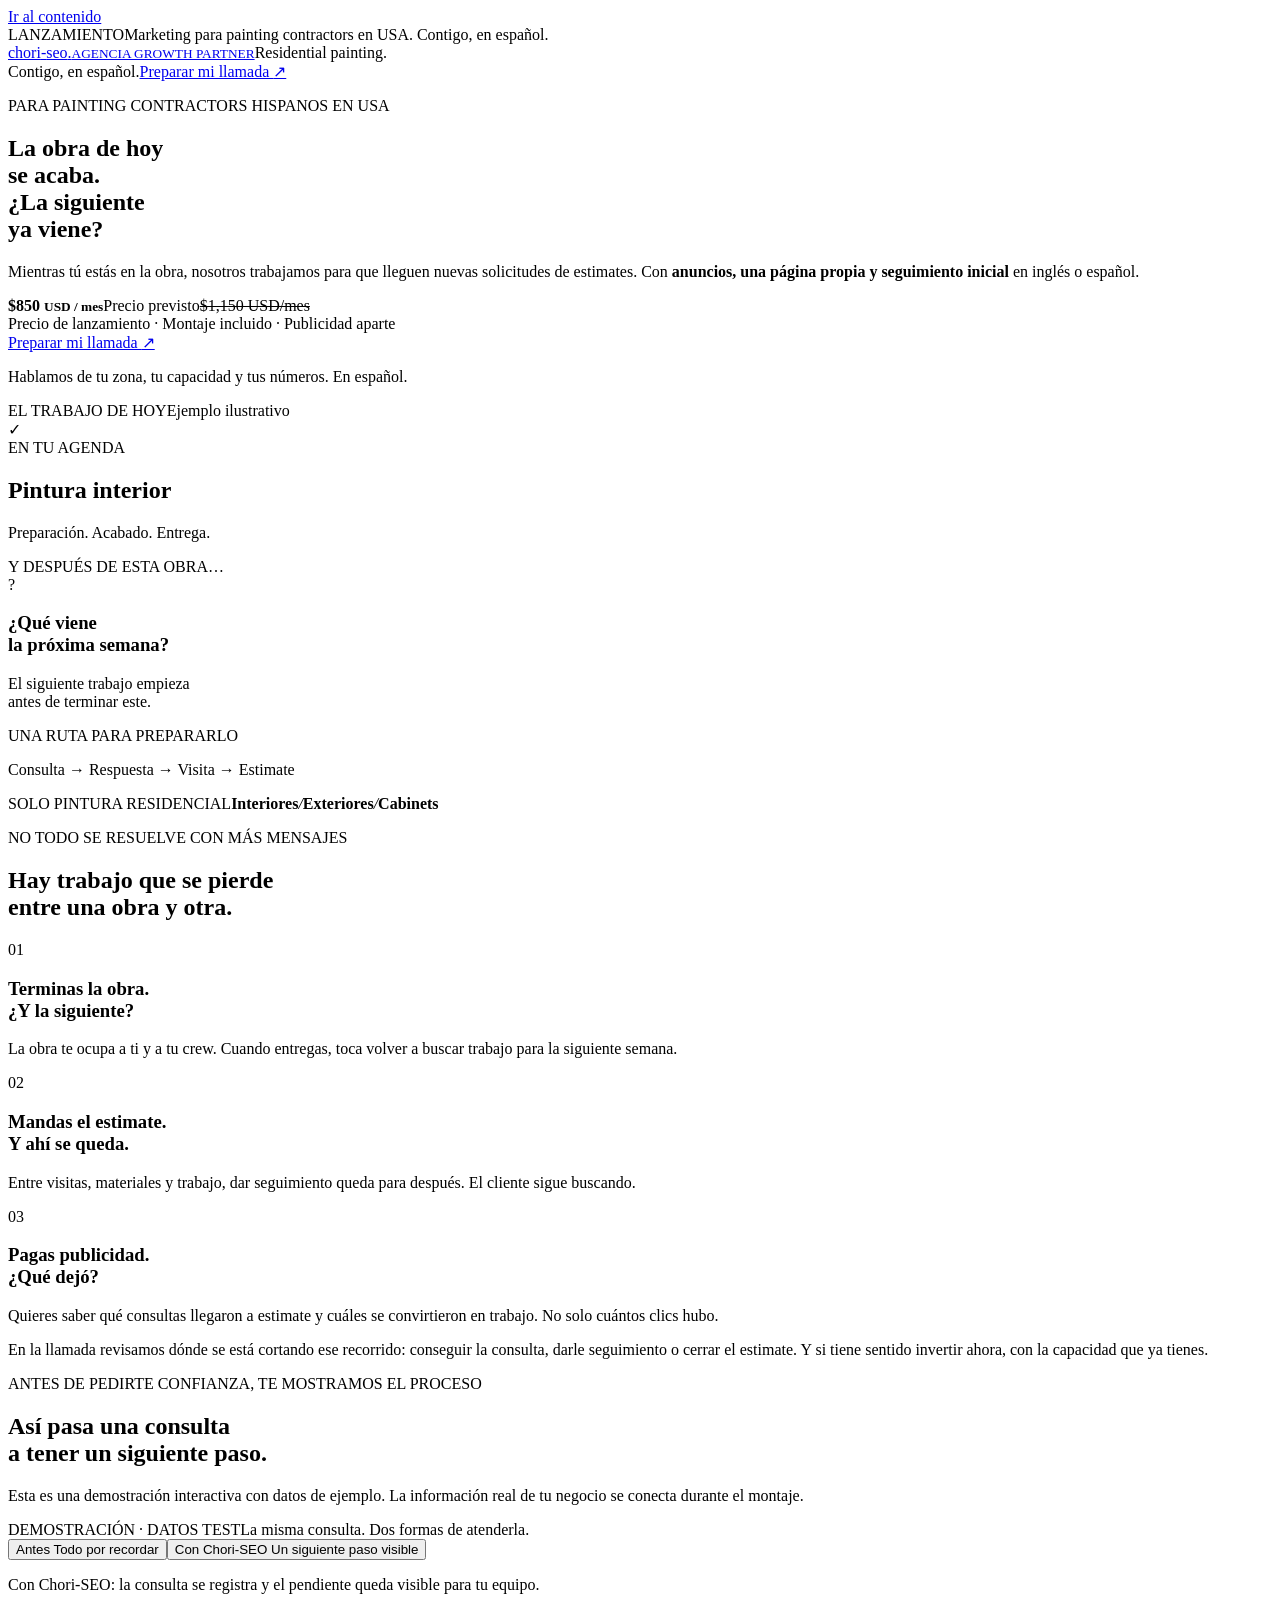
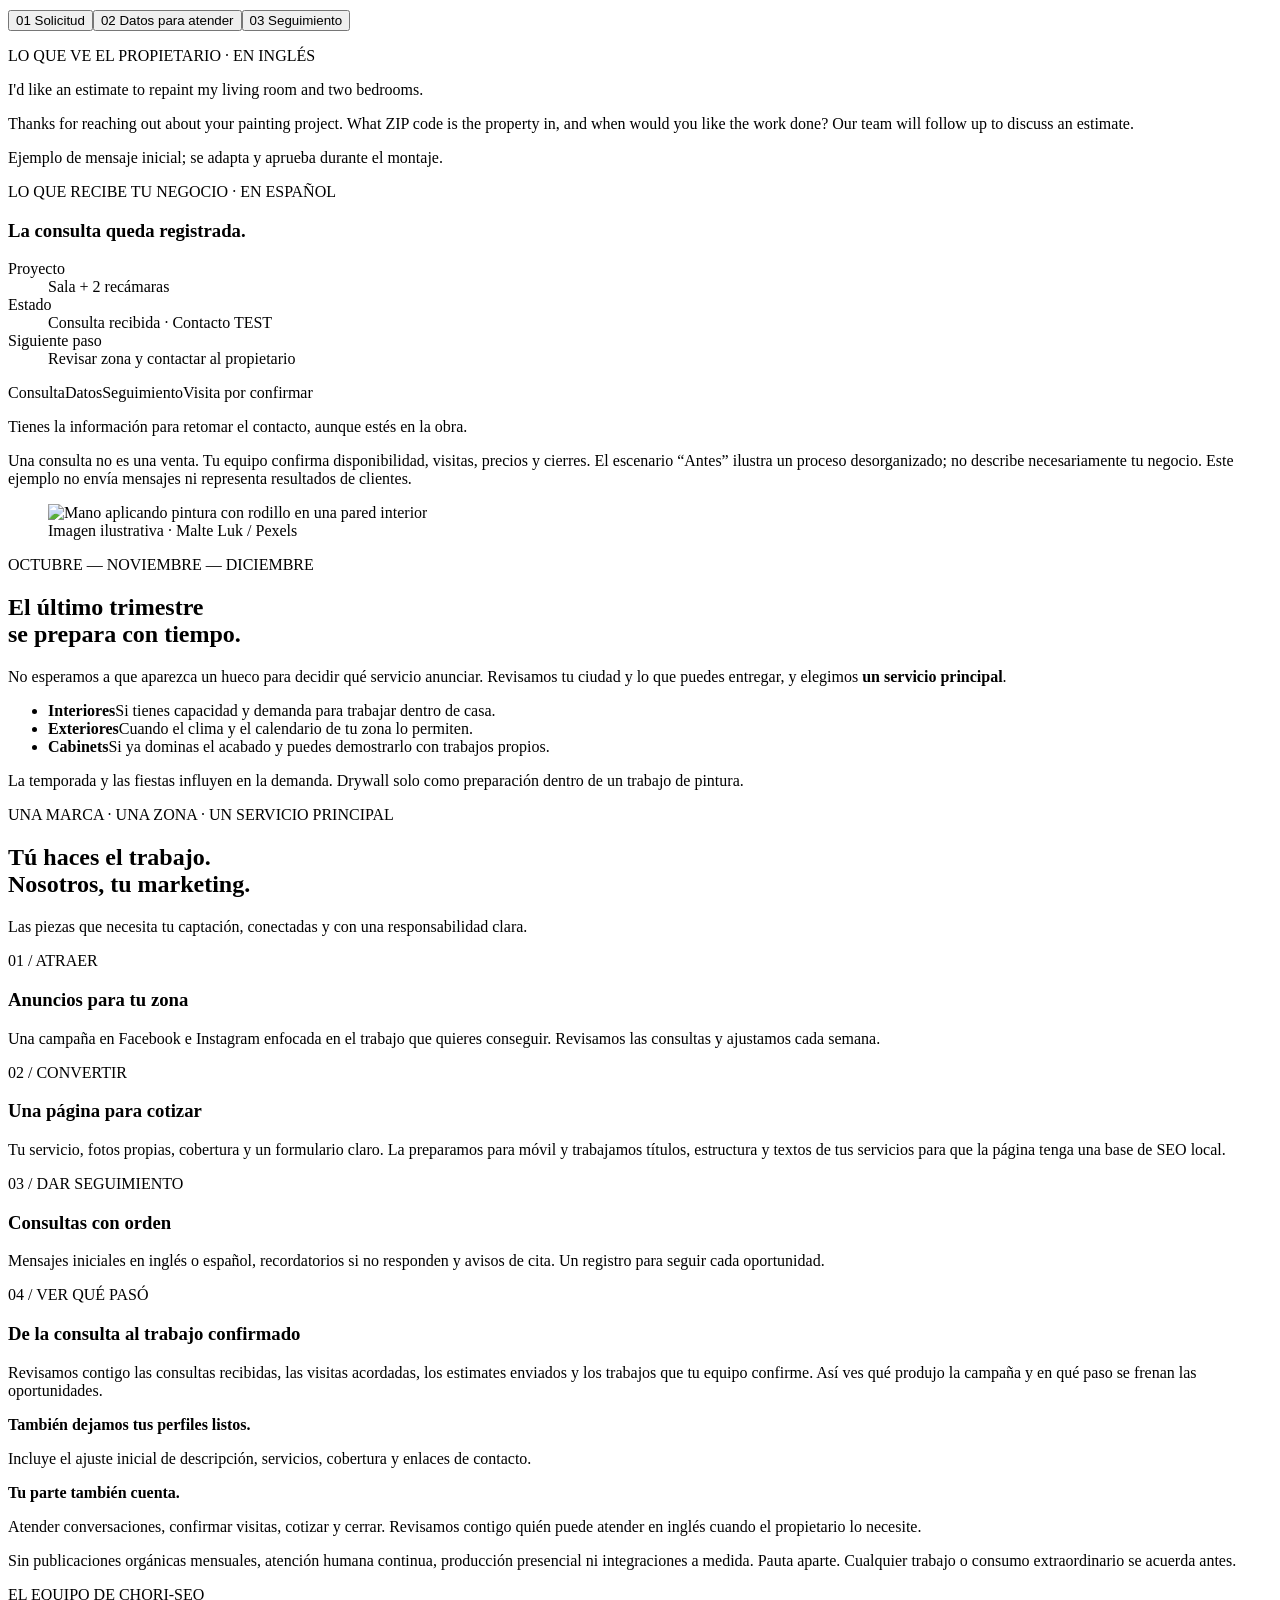
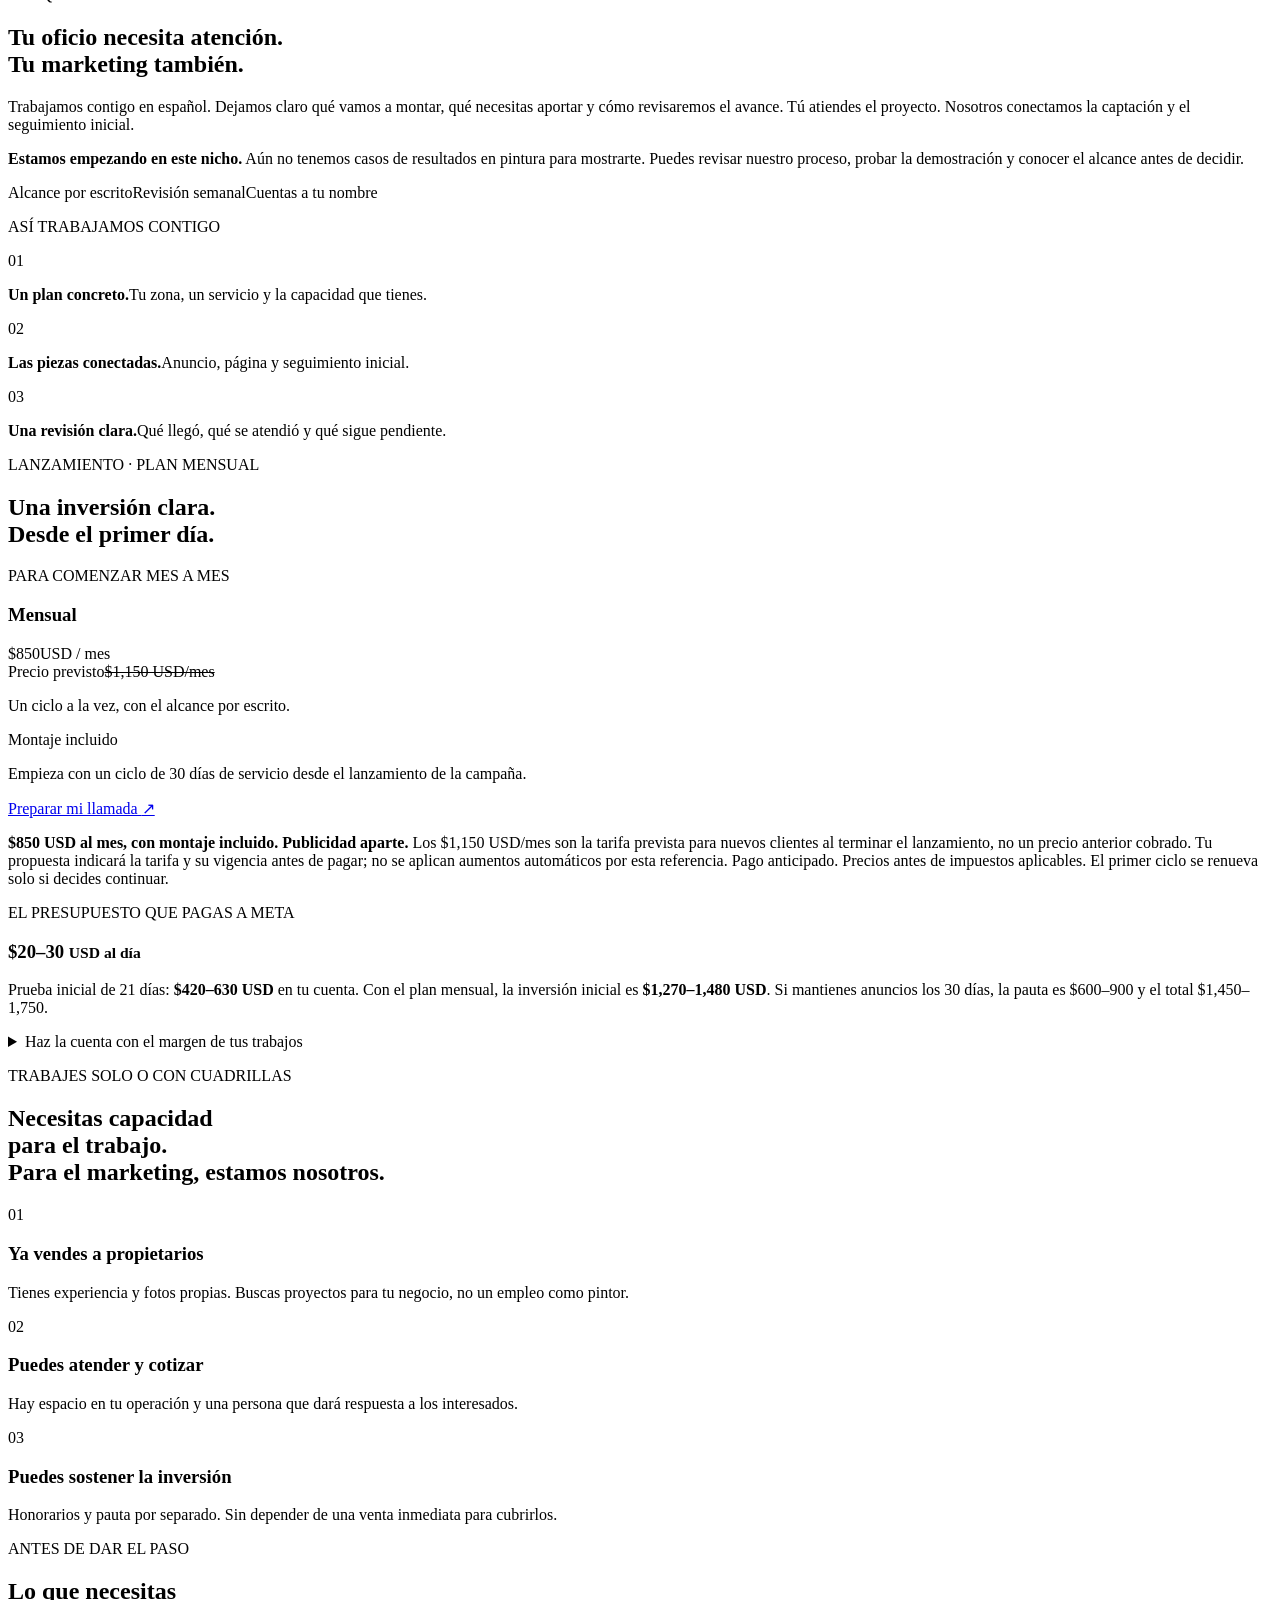
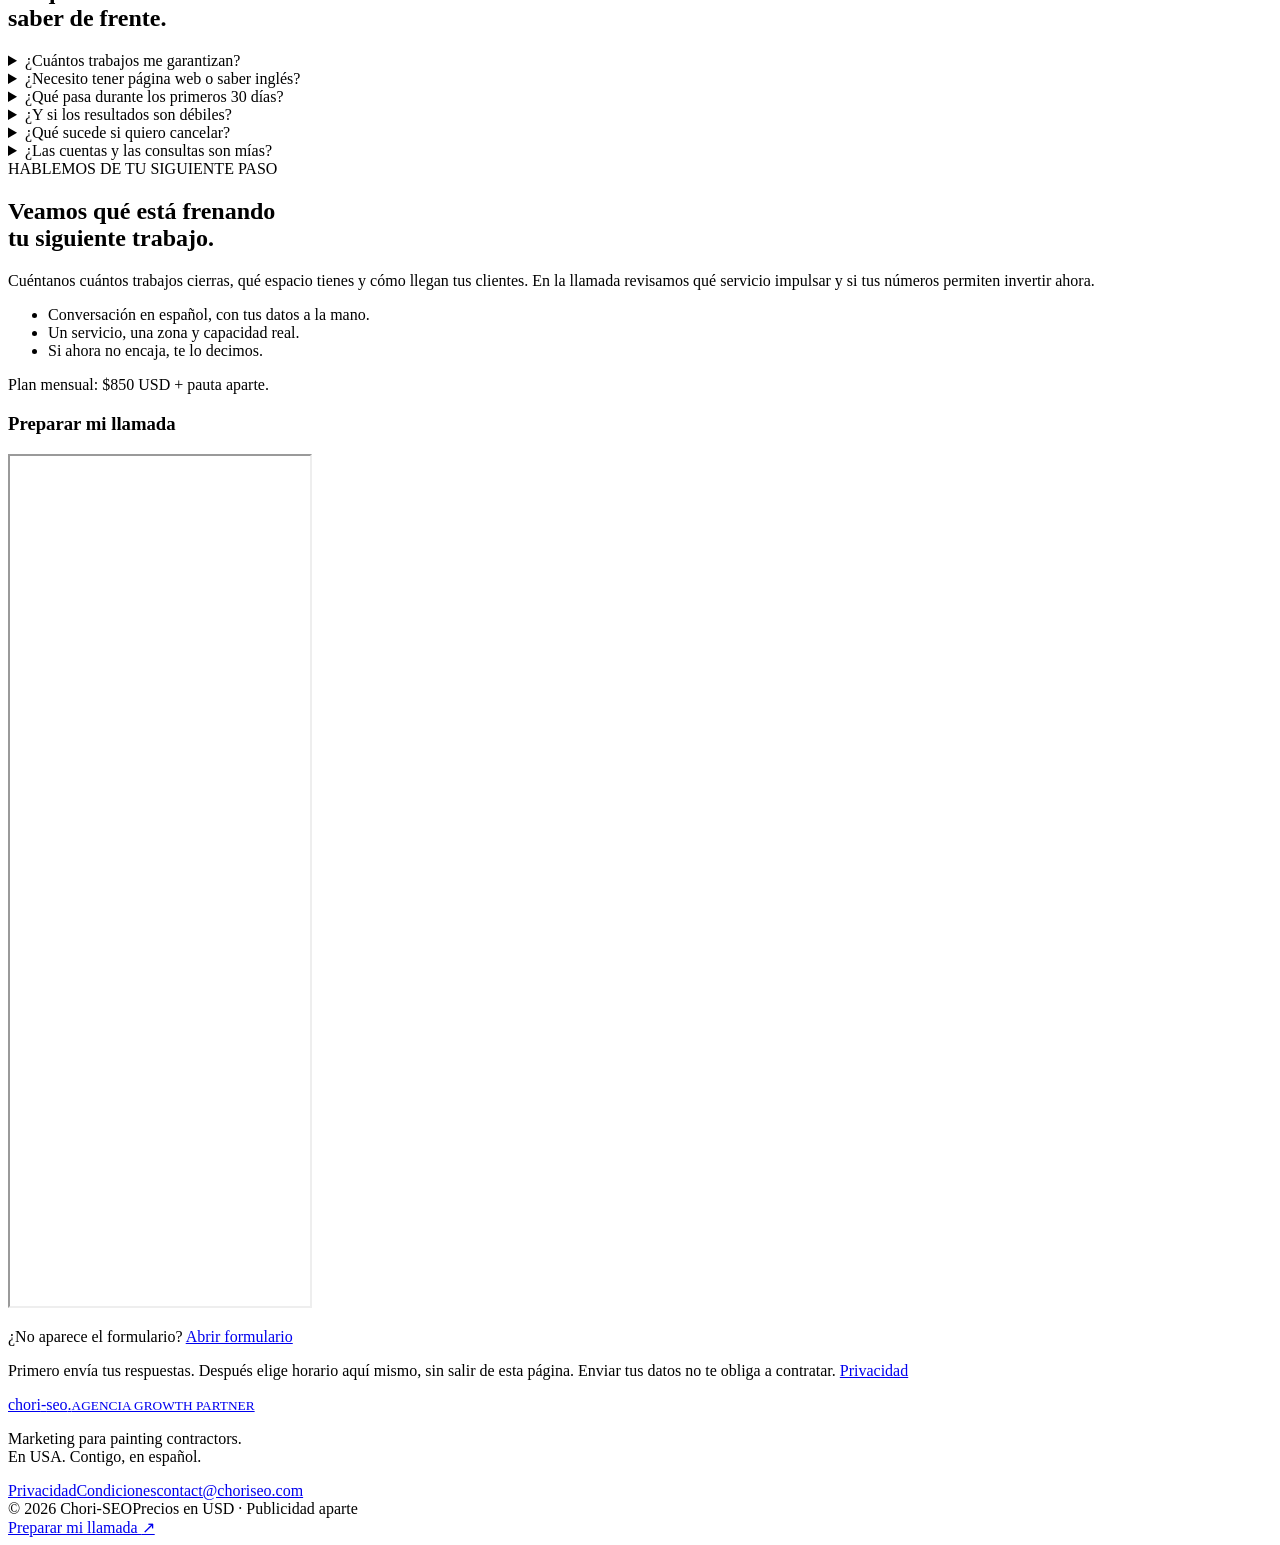
==== index.html @ 22a0adbb "Initial static Chori-SEO site export" ====
<!doctype html>
<html lang="es">
<head>
<meta charset="UTF-8"><meta name="viewport" content="width=device-width, initial-scale=1">
<title>Marketing para painting contractors en USA | Chori-SEO</title>
<meta name="description" content="Marketing para dueños hispanos de negocios de pintura residencial en USA. Anuncios, página web y seguimiento desde $850 al mes.">
<meta name="theme-color" content="#20231f"><meta name="robots" content="noindex,follow">
<link rel="canonical" href="https://oficio-growth.fabriziocondes07.chatgpt.site/">
<link rel="icon" href="/favicon.svg" type="image/svg+xml"><link rel="stylesheet" href="/styles.css"><link rel="stylesheet" href="/qualification.css">
<meta property="og:type" content="website"><meta property="og:locale" content="es_MX"><meta property="og:title" content="La obra de hoy se acaba. ¿La siguiente ya viene? | Chori-SEO"><meta property="og:description" content="Marketing para painting contractors en USA. Una página, anuncios y seguimiento. $850 USD/mes + pauta aparte. Montaje incluido."><meta property="og:url" content="https://oficio-growth.fabriziocondes07.chatgpt.site/">
<script src="/contact-config.js" defer></script><script src="/app.js" defer></script><script src="/funnel.js" defer></script>
<script type="application/ld+json">{"@context":"https://schema.org","@graph":[{"@type":"Organization","@id":"https://oficio-growth.fabriziocondes07.chatgpt.site/#organization","name":"Chori-SEO","description":"Agencia Growth Partner enfocada en marketing para negocios de pintura residencial de dueños hispanos en Estados Unidos.","url":"https://oficio-growth.fabriziocondes07.chatgpt.site/","areaServed":"US"},{"@type":"WebSite","@id":"https://oficio-growth.fabriziocondes07.chatgpt.site/#website","name":"Chori-SEO — Agencia Growth Partner","url":"https://oficio-growth.fabriziocondes07.chatgpt.site/","inLanguage":"es"}]}</script>
<meta property="og:image" content="https://oficio-growth.fabriziocondes07.chatgpt.site/og.png"><meta property="og:image:width" content="1730"><meta property="og:image:height" content="909"><meta property="og:image:type" content="image/png"><meta property="og:image:alt" content="Chori-SEO. Marketing para painting contractors en USA. Anuncios, página y seguimiento."><meta name="twitter:card" content="summary_large_image"><meta name="twitter:image" content="https://oficio-growth.fabriziocondes07.chatgpt.site/og.png"></head>
<body>
<a class="skip" href="#contenido">Ir al contenido</a>
<div class="launch-bar"><span class="launch-pill">LANZAMIENTO</span><span>Marketing para painting contractors en USA. Contigo, en español.</span></div>
<header class="site-header"><div class="wrap header-row"><a class="brand" href="/" aria-label="Chori-SEO, inicio">chori<span class="brand-hyphen">-</span>seo<span class="brand-dot">.</span><small>AGENCIA GROWTH PARTNER</small></a><span class="header-specialty">Residential painting.<br>Contigo, en español.</span><a class="button button-small" href="#evaluar">Preparar mi llamada <span aria-hidden="true">↗</span></a></div></header>
<main id="contenido">
<section class="hero wrap">
<div class="hero-copy"><p class="eyebrow">PARA PAINTING CONTRACTORS HISPANOS EN USA</p><h1>La obra de hoy<br>se acaba.<br><span>¿La siguiente<br>ya viene?</span></h1><p class="hero-description">Mientras tú estás en la obra, nosotros trabajamos para que lleguen nuevas solicitudes de estimates. Con <strong>anuncios, una página propia y seguimiento inicial</strong> en inglés o español.</p><div class="hero-price"><div class="launch-price-row"><strong>$850 <small>USD / mes</small></strong><span class="planned-price">Precio previsto<s>$1,150 USD/mes</s></span></div><span>Precio de lanzamiento · Montaje incluido · Publicidad aparte</span></div><a class="button" href="#evaluar">Preparar mi llamada <span aria-hidden="true">↗</span></a><p class="micro">Hablamos de tu zona, tu capacidad y tus números. En español.</p></div>
<div class="hero-visual"><div class="agenda"><div class="agenda-head"><span>EL TRABAJO DE HOY</span><span class="example-label">Ejemplo ilustrativo</span></div><div class="work-card"><span class="work-icon" aria-hidden="true">✓</span><div><span>EN TU AGENDA</span><h2>Pintura interior</h2><p>Preparación. Acabado. Entrega.</p></div></div><div class="agenda-divider"><span>Y DESPUÉS DE ESTA OBRA…</span></div><div class="next-job"><span class="question-mark" aria-hidden="true">?</span><h3>¿Qué viene<br>la próxima semana?</h3><p>El siguiente trabajo empieza<br>antes de terminar este.</p></div><div class="agenda-bottom"><span>UNA RUTA PARA PREPARARLO</span><p>Consulta <span aria-hidden="true">→</span> Respuesta <span aria-hidden="true">→</span> Visita <span aria-hidden="true">→</span> Estimate</p></div></div></div>
</section>
<div class="trade-strip"><div class="wrap"><span>SOLO PINTURA RESIDENCIAL</span><strong>Interiores</strong><i aria-hidden="true">/</i><strong>Exteriores</strong><i aria-hidden="true">/</i><strong>Cabinets</strong></div></div>
<section class="section wrap problem-section"><div class="section-intro"><p class="eyebrow">NO TODO SE RESUELVE CON MÁS MENSAJES</p><h2>Hay trabajo que se pierde<br><span>entre una obra y otra.</span></h2></div><div class="problem-grid"><article><span class="index">01</span><h3>Terminas la obra.<br>¿Y la siguiente?</h3><p>La obra te ocupa a ti y a tu crew. Cuando entregas, toca volver a buscar trabajo para la siguiente semana.</p></article><article><span class="index">02</span><h3>Mandas el estimate.<br>Y ahí se queda.</h3><p>Entre visitas, materiales y trabajo, dar seguimiento queda para después. El cliente sigue buscando.</p></article><article><span class="index">03</span><h3>Pagas publicidad.<br>¿Qué dejó?</h3><p>Quieres saber qué consultas llegaron a estimate y cuáles se convirtieron en trabajo. No solo cuántos clics hubo.</p></article></div><p class="problem-bridge">En la llamada revisamos dónde se está cortando ese recorrido: conseguir la consulta, darle seguimiento o cerrar el estimate. Y si tiene sentido invertir ahora, con la capacidad que ya tienes.</p></section>
<section class="demo-section section" id="como-funciona"><div class="wrap"><div class="section-head"><div><p class="eyebrow">ANTES DE PEDIRTE CONFIANZA, TE MOSTRAMOS EL PROCESO</p><h2>Así pasa una consulta<br><span>a tener un siguiente paso.</span></h2></div><p>Esta es una demostración interactiva con datos de ejemplo. La información real de tu negocio se conecta durante el montaje.</p></div><div class="demo-shell"><div class="demo-toolbar"><span class="test-badge">DEMOSTRACIÓN · DATOS TEST</span><span>La misma consulta. Dos formas de atenderla.</span></div><div class="demo-mode" role="group" aria-label="Comparar antes y después"><button type="button" data-mode="before" aria-pressed="false">Antes <span>Todo por recordar</span></button><button type="button" data-mode="after" class="active" aria-pressed="true">Con Chori-SEO <span>Un siguiente paso visible</span></button></div><p class="demo-context" id="demo-context">Con Chori-SEO: la consulta se registra y el pendiente queda visible para tu equipo.</p><div class="process-tabs" role="group" aria-label="Pasos del seguimiento"><button class="active" type="button" data-stage="solicitud" aria-pressed="true"><span>01</span> Solicitud</button><button type="button" data-stage="filtro" aria-pressed="false"><span>02</span> Datos para atender</button><button type="button" data-stage="seguimiento" aria-pressed="false"><span>03</span> Seguimiento</button></div><div class="demo-panels"><div class="conversation"><p class="panel-eyebrow">LO QUE VE EL PROPIETARIO · EN INGLÉS</p><div class="bubbles" aria-live="polite"><p class="bubble customer" id="customer-message" lang="en">I'd like an estimate to repaint my living room and two bedrooms.</p><p class="bubble business" id="business-message" lang="en">Thanks for reaching out about your painting project. What ZIP code is the property in, and when would you like the work done? Our team will follow up to discuss an estimate.</p></div><span class="demo-small" id="demo-message-note">Ejemplo de mensaje inicial; se adapta y aprueba durante el montaje.</span></div><div class="owner-panel" aria-live="polite"><p class="panel-eyebrow">LO QUE RECIBE TU NEGOCIO · EN ESPAÑOL</p><h3 id="owner-title">La consulta queda registrada.</h3><dl><div><dt>Proyecto</dt><dd id="service-result">Sala + 2 recámaras</dd></div><div><dt>Estado</dt><dd id="status-result">Consulta recibida · Contacto TEST</dd></div><div><dt>Siguiente paso</dt><dd id="next-result">Revisar zona y contactar al propietario</dd></div></dl><div class="opportunity-track" aria-label="Estado ilustrativo de la oportunidad"><span class="current" data-track="solicitud">Consulta</span><span data-track="filtro">Datos</span><span data-track="seguimiento">Seguimiento</span><span>Visita por confirmar</span></div><p class="owner-note" id="owner-note">Tienes la información para retomar el contacto, aunque estés en la obra.</p></div></div></div><p class="section-footnote">Una consulta no es una venta. Tu equipo confirma disponibilidad, visitas, precios y cierres. El escenario “Antes” ilustra un proceso desorganizado; no describe necesariamente tu negocio. Este ejemplo no envía mensajes ni representa resultados de clientes.</p></div></section>
<section class="section wrap season-section"><figure class="season-photo"><img src="/painting-roller.jpg" alt="Mano aplicando pintura con rodillo en una pared interior" width="1800" height="1200" loading="lazy"><figcaption>Imagen ilustrativa · Malte Luk / Pexels</figcaption></figure><div><p class="eyebrow">OCTUBRE — NOVIEMBRE — DICIEMBRE</p><h2>El último trimestre<br><span>se prepara con tiempo.</span></h2><p>No esperamos a que aparezca un hueco para decidir qué servicio anunciar. Revisamos tu ciudad y lo que puedes entregar, y elegimos <strong>un servicio principal</strong>.</p><ul class="service-options"><li><strong>Interiores</strong><span>Si tienes capacidad y demanda para trabajar dentro de casa.</span></li><li><strong>Exteriores</strong><span>Cuando el clima y el calendario de tu zona lo permiten.</span></li><li><strong>Cabinets</strong><span>Si ya dominas el acabado y puedes demostrarlo con trabajos propios.</span></li></ul><p class="micro">La temporada y las fiestas influyen en la demanda. Drywall solo como preparación dentro de un trabajo de pintura.</p></div></section>
<section class="section scope-section" id="incluye"><div class="wrap"><div class="section-head"><div><p class="eyebrow">UNA MARCA · UNA ZONA · UN SERVICIO PRINCIPAL</p><h2>Tú haces el trabajo.<br><span>Nosotros, tu marketing.</span></h2></div><p>Las piezas que necesita tu captación, conectadas y con una responsabilidad clara.</p></div><div class="scope-grid"><article><span class="index">01 / ATRAER</span><h3>Anuncios para tu zona</h3><p>Una campaña en Facebook e Instagram enfocada en el trabajo que quieres conseguir. Revisamos las consultas y ajustamos cada semana.</p></article><article><span class="index">02 / CONVERTIR</span><h3>Una página para cotizar</h3><p>Tu servicio, fotos propias, cobertura y un formulario claro. La preparamos para móvil y trabajamos títulos, estructura y textos de tus servicios para que la página tenga una base de SEO local.</p></article><article><span class="index">03 / DAR SEGUIMIENTO</span><h3>Consultas con orden</h3><p>Mensajes iniciales en inglés o español, recordatorios si no responden y avisos de cita. Un registro para seguir cada oportunidad.</p></article><article><span class="index">04 / VER QUÉ PASÓ</span><h3>De la consulta al trabajo confirmado</h3><p>Revisamos contigo las consultas recibidas, las visitas acordadas, los estimates enviados y los trabajos que tu equipo confirme. Así ves qué produjo la campaña y en qué paso se frenan las oportunidades.</p></article></div><div class="responsibility"><strong>También dejamos tus perfiles listos.</strong><p>Incluye el ajuste inicial de descripción, servicios, cobertura y enlaces de contacto.</p><strong>Tu parte también cuenta.</strong><p>Atender conversaciones, confirmar visitas, cotizar y cerrar. Revisamos contigo quién puede atender en inglés cuando el propietario lo necesite.</p></div><p class="section-footnote">Sin publicaciones orgánicas mensuales, atención humana continua, producción presencial ni integraciones a medida. Pauta aparte. Cualquier trabajo o consumo extraordinario se acuerda antes.</p></div></section>
<section class="section wrap team-section"><div class="team-copy"><p class="eyebrow">EL EQUIPO DE CHORI-SEO</p><h2>Tu oficio necesita atención.<br><span>Tu marketing también.</span></h2><p>Trabajamos contigo en español. Dejamos claro qué vamos a montar, qué necesitas aportar y cómo revisaremos el avance. Tú atiendes el proyecto. Nosotros conectamos la captación y el seguimiento inicial.</p><p><strong>Estamos empezando en este nicho.</strong> Aún no tenemos casos de resultados en pintura para mostrarte. Puedes revisar nuestro proceso, probar la demostración y conocer el alcance antes de decidir.</p><div class="founder-commitments"><span>Alcance por escrito</span><span>Revisión semanal</span><span>Cuentas a tu nombre</span></div></div><div class="team-work"><p class="panel-eyebrow">ASÍ TRABAJAMOS CONTIGO</p><div><span>01</span><p><strong>Un plan concreto.</strong>Tu zona, un servicio y la capacidad que tienes.</p></div><div><span>02</span><p><strong>Las piezas conectadas.</strong>Anuncio, página y seguimiento inicial.</p></div><div><span>03</span><p><strong>Una revisión clara.</strong>Qué llegó, qué se atendió y qué sigue pendiente.</p></div></div></section>

<section class="section pricing-section" id="inversion"><div class="wrap"><div class="section-head"><div><p class="eyebrow">LANZAMIENTO · PLAN MENSUAL</p><h2>Una inversión clara.<br><span>Desde el primer día.</span></h2></div></div><div class="plans"><article class="plan plan-featured"><span class="plan-topline">PARA COMENZAR MES A MES</span><h3>Mensual</h3><div class="launch-price-row"><div class="plan-price">$850<span>USD / mes</span></div><span class="planned-price">Precio previsto<s>$1,150 USD/mes</s></span></div><p class="plan-equivalent">Un ciclo a la vez, con el alcance por escrito.</p><div class="plan-saving neutral">Montaje incluido</div><p>Empieza con un ciclo de 30 días de servicio desde el lanzamiento de la campaña.</p><a class="button" href="#evaluar" data-plan="mensual">Preparar mi llamada <span aria-hidden="true">↗</span></a></article></div><p class="payment-note"><strong>$850 USD al mes, con montaje incluido. Publicidad aparte.</strong> Los $1,150 USD/mes son la tarifa prevista para nuevos clientes al terminar el lanzamiento, no un precio anterior cobrado. Tu propuesta indicará la tarifa y su vigencia antes de pagar; no se aplican aumentos automáticos por esta referencia. Pago anticipado. Precios antes de impuestos aplicables. El primer ciclo se renueva solo si decides continuar.</p><div class="ad-budget"><div><span class="eyebrow">EL PRESUPUESTO QUE PAGAS A META</span><h3>$20–30 <small>USD al día</small></h3></div><p>Prueba inicial de 21 días: <strong>$420–630 USD</strong> en tu cuenta. Con el plan mensual, la inversión inicial es <strong>$1,270–1,480 USD</strong>. Si mantienes anuncios los 30 días, la pauta es $600–900 y el total $1,450–1,750.</p></div><details class="calculator-details"><summary>Haz la cuenta con el margen de tus trabajos</summary><div class="calculator"><div><p class="calculator-fee"><strong>Honorarios: $850 USD/mes</strong></p><label for="contribution">Lo que deja un trabajo después de costos directos</label><input id="contribution" type="number" min="1" max="1000000" step="any" value="800" inputmode="decimal"><label for="ad-spend">Presupuesto de publicidad de un mes completo</label><input id="ad-spend" type="number" min="0" max="1000000" step="any" value="600" inputmode="decimal"></div><div class="calculator-result" aria-live="polite"><span>Para cubrir <b id="calc-investment">$1,450</b> al mes</span><strong id="calc-jobs">2</strong><p id="calc-description">trabajos adicionales cobrados</p><small>Ejemplo editable, no previsión. El margen descuenta materiales, mano de obra y otros costos directos. Excluye impuestos y gastos fijos.</small></div></div></details></div></section>
<section class="section wrap fit-section"><div><p class="eyebrow">TRABAJES SOLO O CON CUADRILLAS</p><h2>Necesitas capacidad<br>para el trabajo.<br><span>Para el marketing, estamos nosotros.</span></h2></div><div class="fit-list"><article><span>01</span><div><h3>Ya vendes a propietarios</h3><p>Tienes experiencia y fotos propias. Buscas proyectos para tu negocio, no un empleo como pintor.</p></div></article><article><span>02</span><div><h3>Puedes atender y cotizar</h3><p>Hay espacio en tu operación y una persona que dará respuesta a los interesados.</p></div></article><article><span>03</span><div><h3>Puedes sostener la inversión</h3><p>Honorarios y pauta por separado. Sin depender de una venta inmediata para cubrirlos.</p></div></article></div></section>
<section class="section faq-section" id="condiciones"><div class="wrap faq-grid"><div><p class="eyebrow">ANTES DE DAR EL PASO</p><h2>Lo que necesitas<br><span>saber de frente.</span></h2></div><div class="faqs"><details><summary>¿Cuántos trabajos me garantizan?</summary><p>No garantizamos ventas ni una cantidad de citas. Revisamos solicitudes válidas, visitas, cotizaciones y trabajos confirmados. La demanda, el presupuesto, tu oferta y la atención comercial influyen en el resultado.</p></details><details><summary>¿Necesito tener página web o saber inglés?</summary><p>No necesitas una web previa: la página de captación está incluida. Trabajamos contigo en español y preparamos mensajes iniciales en inglés o español. Antes de lanzar acordamos quién atenderá conversaciones, visitas y cotizaciones en el idioma del propietario.</p></details><details><summary>¿Qué pasa durante los primeros 30 días?</summary><p>Montamos y probamos la página, la campaña y el seguimiento. El ciclo de 30 días comienza al lanzar la campaña. La prueba presupuestada incluye 21 días de anuncios; los nueve restantes sirven para seguimiento y revisión. Extender la pauta requiere presupuesto adicional.</p></details><details><summary>¿Y si los resultados son débiles?</summary><p>Revisamos calidad de consultas, campaña, respuesta y cotizaciones. Si falta capacidad para atender, acordamos ajustes o una pausa de publicidad. Una cotización no se cuenta como trabajo ganado y un trabajo ganado no se cuenta como cobrado.</p></details><details><summary>¿Qué sucede si quiero cancelar?</summary><p>Puedes decidir no continuar al finalizar el ciclo mensual. El primer ciclo se renueva solo con tu confirmación. Antes de cobrar, recibirás por escrito el alcance, la fecha de inicio y las condiciones de cancelación. Para solicitar la no renovación, escribe a <a href="mailto:contact@choriseo.com">contact@choriseo.com</a>.</p></details><details><summary>¿Las cuentas y las consultas son mías?</summary><p>La publicidad se gestiona en la cuenta de tu negocio y la pagas directamente. No revendemos tus consultas. El dominio es tuyo y puedes exportar tus contactos. Al terminar, acordamos transferencia o migración de la página según la plataforma.</p></details></div></div></section>
<section class="section contact-section" id="evaluar"><div class="wrap contact-grid"><div><span class="contact-tag">HABLEMOS DE TU SIGUIENTE PASO</span><h2>Veamos qué está frenando<br><span>tu siguiente trabajo.</span></h2><p>Cuéntanos cuántos trabajos cierras, qué espacio tienes y cómo llegan tus clientes. En la llamada revisamos qué servicio impulsar y si tus números permiten invertir ahora.</p><ul class="contact-reassurance"><li>Conversación en español, con tus datos a la mano.</li><li>Un servicio, una zona y capacidad real.</li><li>Si ahora no encaja, te lo decimos.</li></ul><p class="contact-selected" id="chosen-plan">Plan mensual: $850 USD + pauta aparte.</p></div><div class="contact-box"><h3>Preparar mi llamada</h3><div class="application-widget"><div id="application-live"><iframe id="application-frame" title="Preparar mi llamada con Chori-SEO" src="https://tally.so/embed/vGkbWD?alignLeft=1&amp;hideTitle=1&amp;transparentBackground=1&amp;dynamicHeight=1" loading="lazy" referrerpolicy="strict-origin-when-cross-origin" height="850"></iframe><p class="q-small">¿No aparece el formulario? <a id="application-external" href="https://tally.so/r/vGkbWD" target="_blank" rel="noopener">Abrir formulario</a></p></div><section id="inline-booking" class="inline-booking" hidden aria-labelledby="inline-booking-title"><p class="inline-booking-status">SOLICITUD RECIBIDA · ELIGE TU HORARIO</p><h2 id="inline-booking-title" tabindex="-1">Ahora, reserva tu llamada.</h2><p>20 minutos en español por Google Meet. Revisa tu zona horaria y elige una hora que puedas atender.</p><div id="calendar-unavailable" role="status"><p>Estamos cargando la agenda. Si no aparece, <a href="https://cal.com/choriseo/conocernos-revision-de-tu-empresa-de-painting">abre el calendario aquí</a>.</p></div><div id="calendar-live" hidden><p id="calendar-status" role="status">Cargando horarios…</p><div id="cal-inline" aria-label="Calendario de llamadas de Chori-SEO"></div><p class="q-small">¿No aparece el calendario? <a id="calendar-external">Abrir agenda en esta pestaña</a></p></div><p class="q-small">Tu solicitud ya está guardada. La cita queda reservada cuando Cal.com confirma fecha y hora.</p><div class="inline-prep"><strong>Para la llamada:</strong> ten a la mano fotos propias, un estimate sin datos del propietario y tu capacidad disponible. Puedes asistir aunque te falte algo.</div></section><p class="q-small">Primero envía tus respuestas. Después elige horario aquí mismo, sin salir de esta página. Enviar tus datos no te obliga a contratar. <a href="/privacidad/">Privacidad</a></p></div></div></div></section>
</main>
<footer><div class="wrap footer-main"><a class="brand" href="/" aria-label="Chori-SEO, inicio">chori<span class="brand-hyphen">-</span>seo<span class="brand-dot">.</span><small>AGENCIA GROWTH PARTNER</small></a><p>Marketing para painting contractors.<br>En USA. Contigo, en español.</p><div><a href="/privacidad/">Privacidad</a><a href="/#condiciones">Condiciones</a><a href="mailto:contact@choriseo.com">contact@choriseo.com</a></div></div><div class="wrap footer-bottom"><span>© 2026 Chori-SEO</span><span>Precios en USD · Publicidad aparte</span></div></footer>
<div class="mobile-cta"><a class="button" href="#evaluar">Preparar mi llamada <span aria-hidden="true">↗</span></a></div>
</body></html>
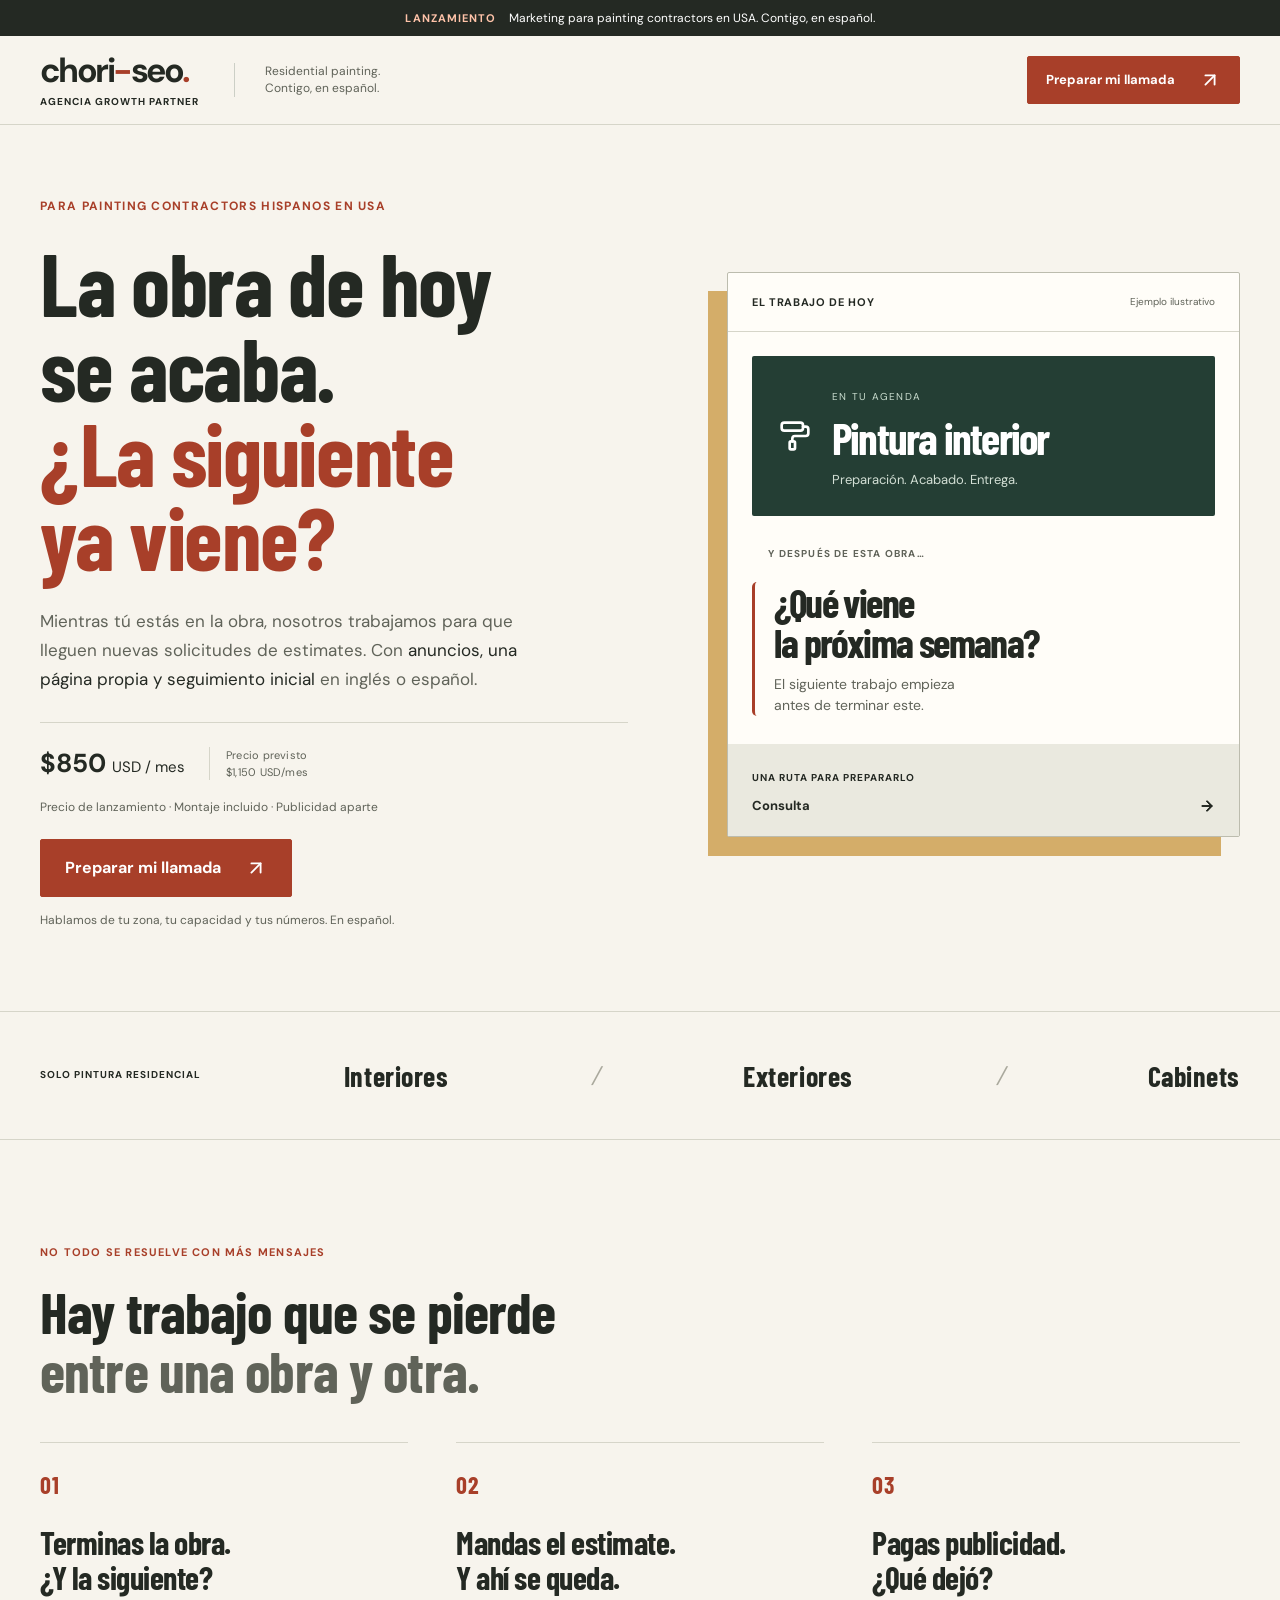
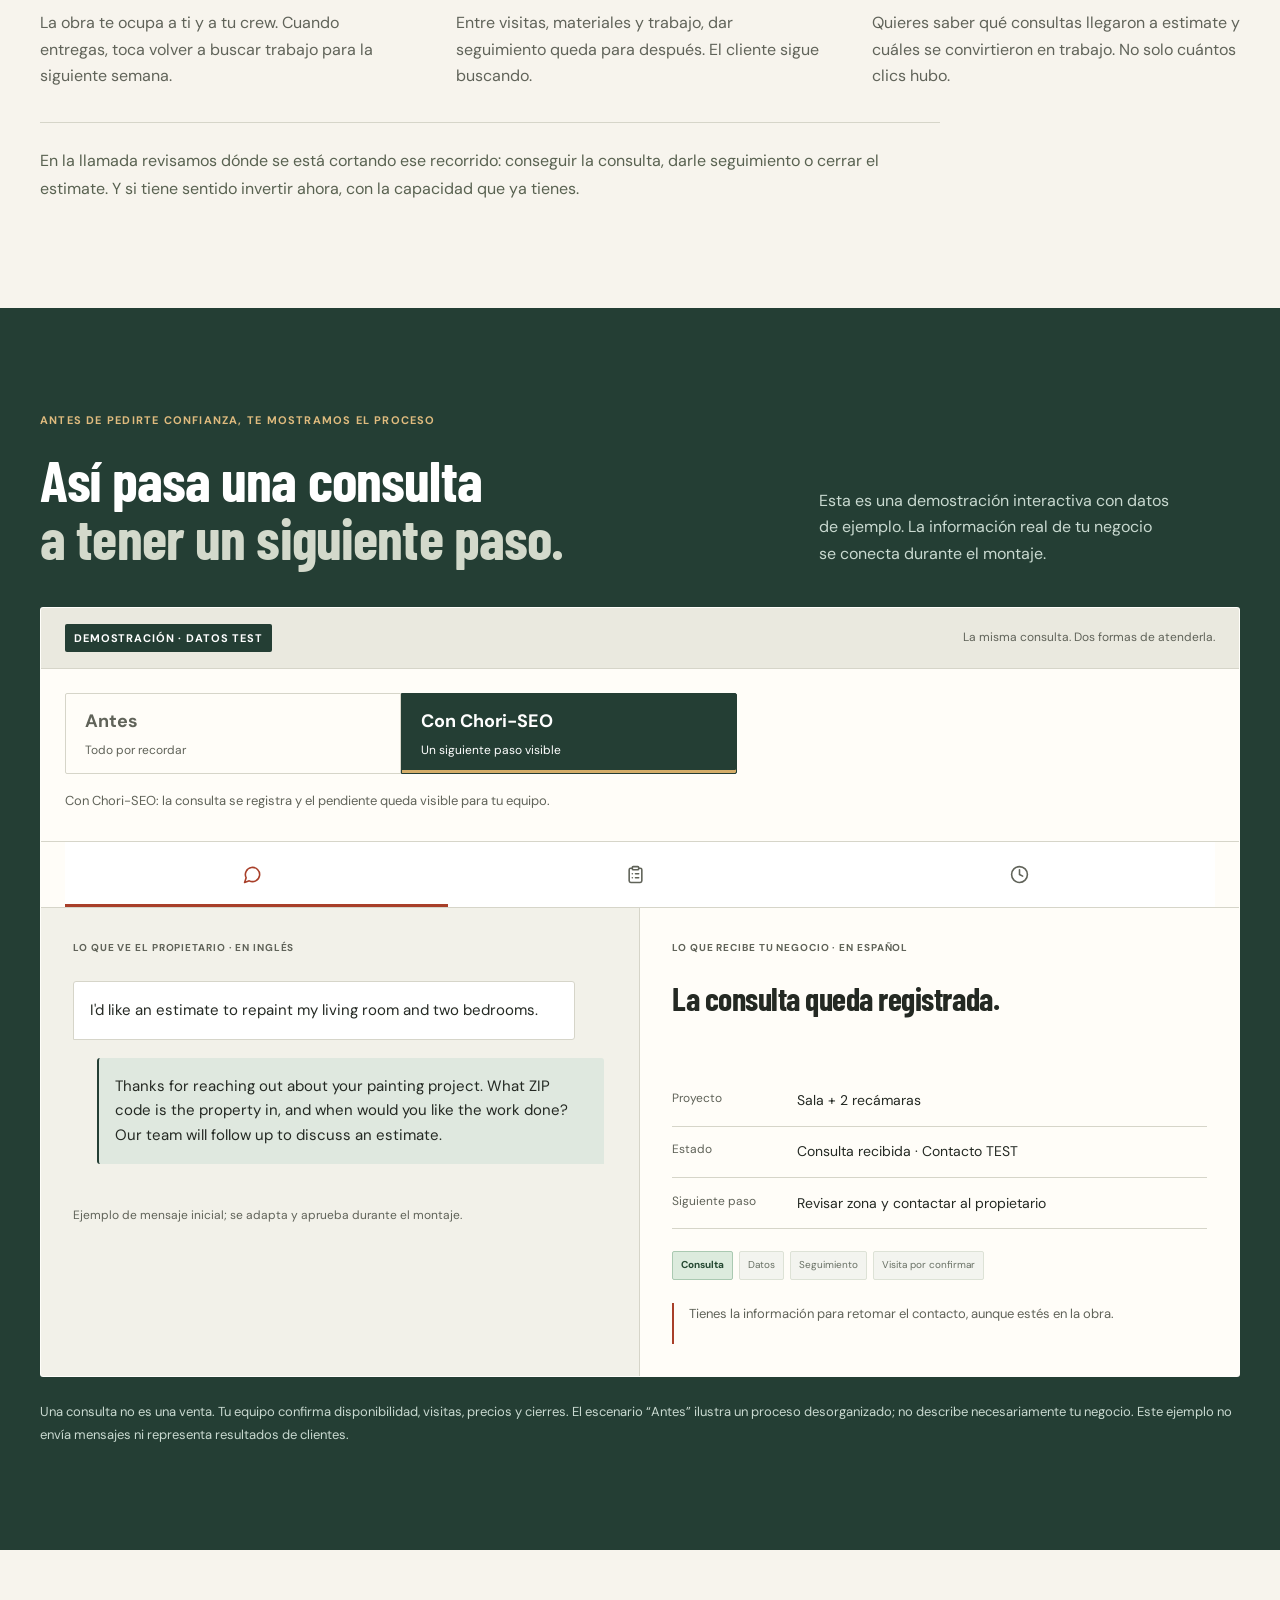
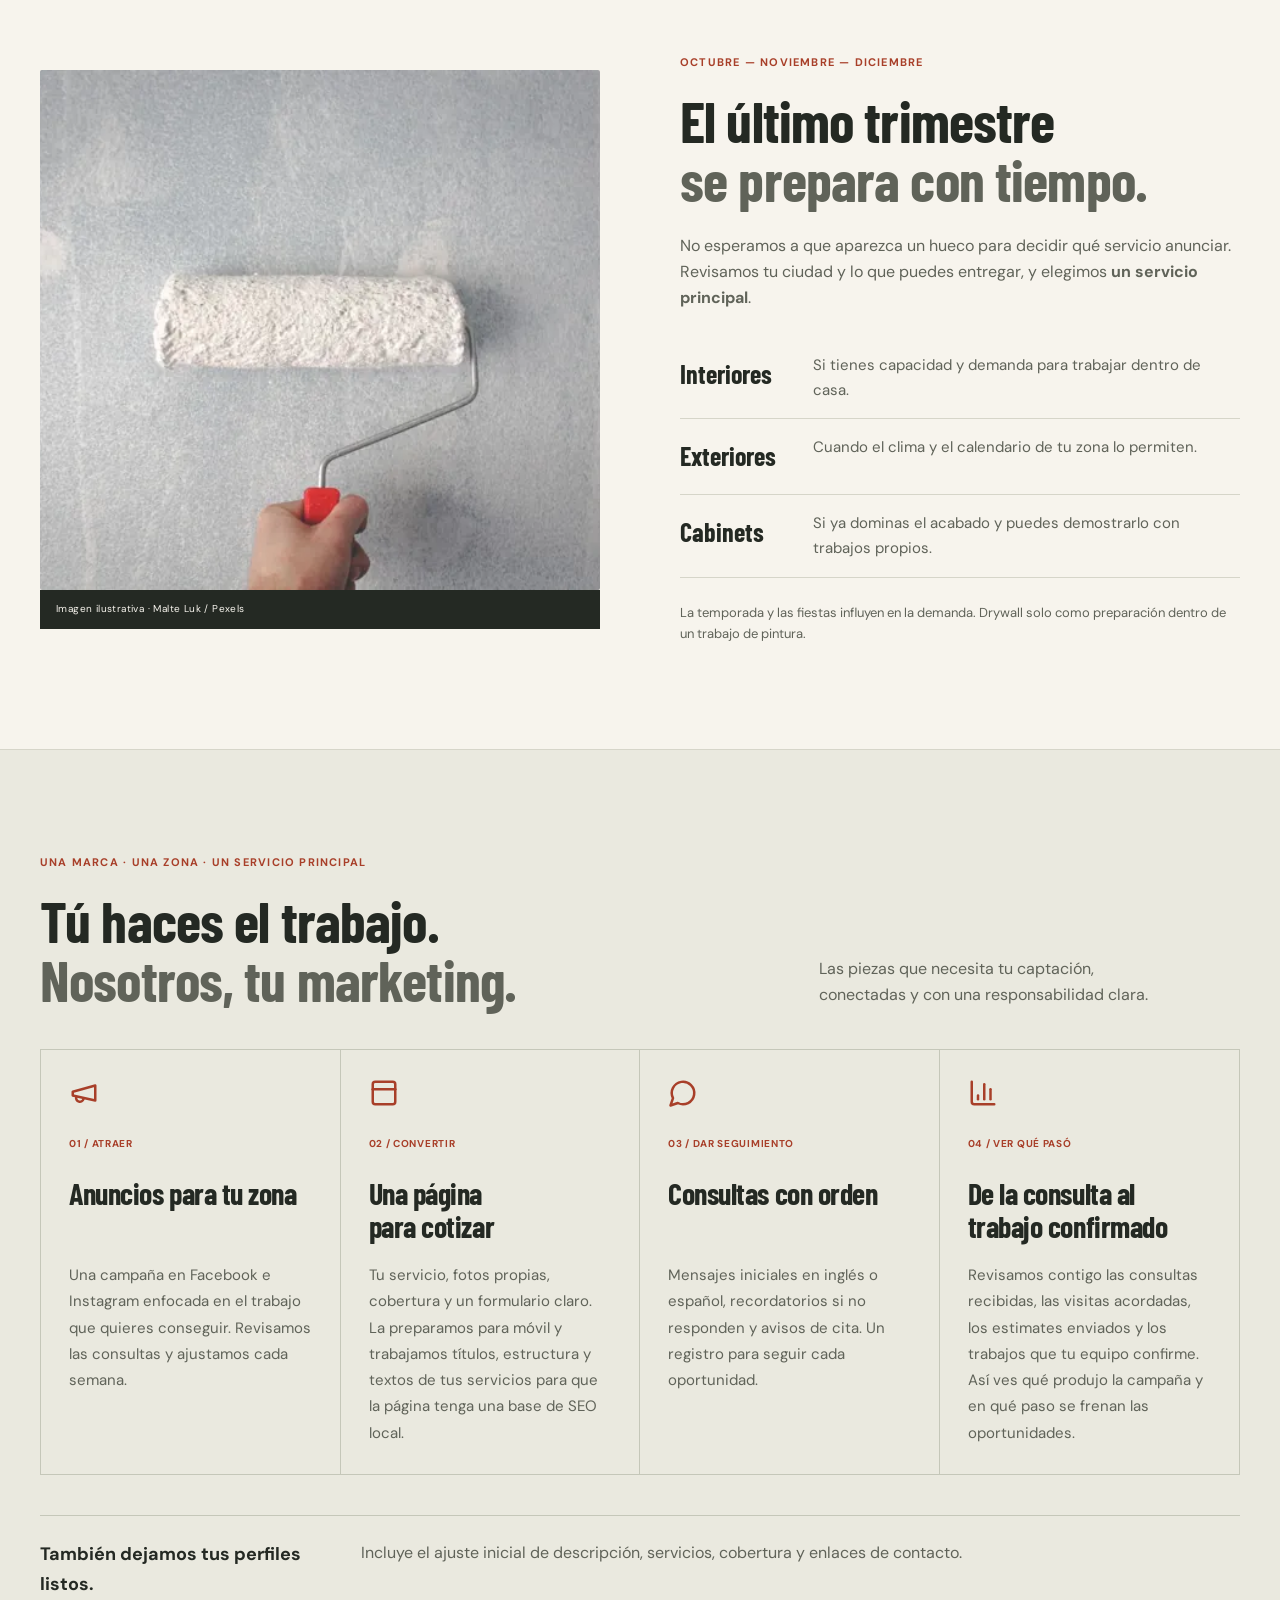
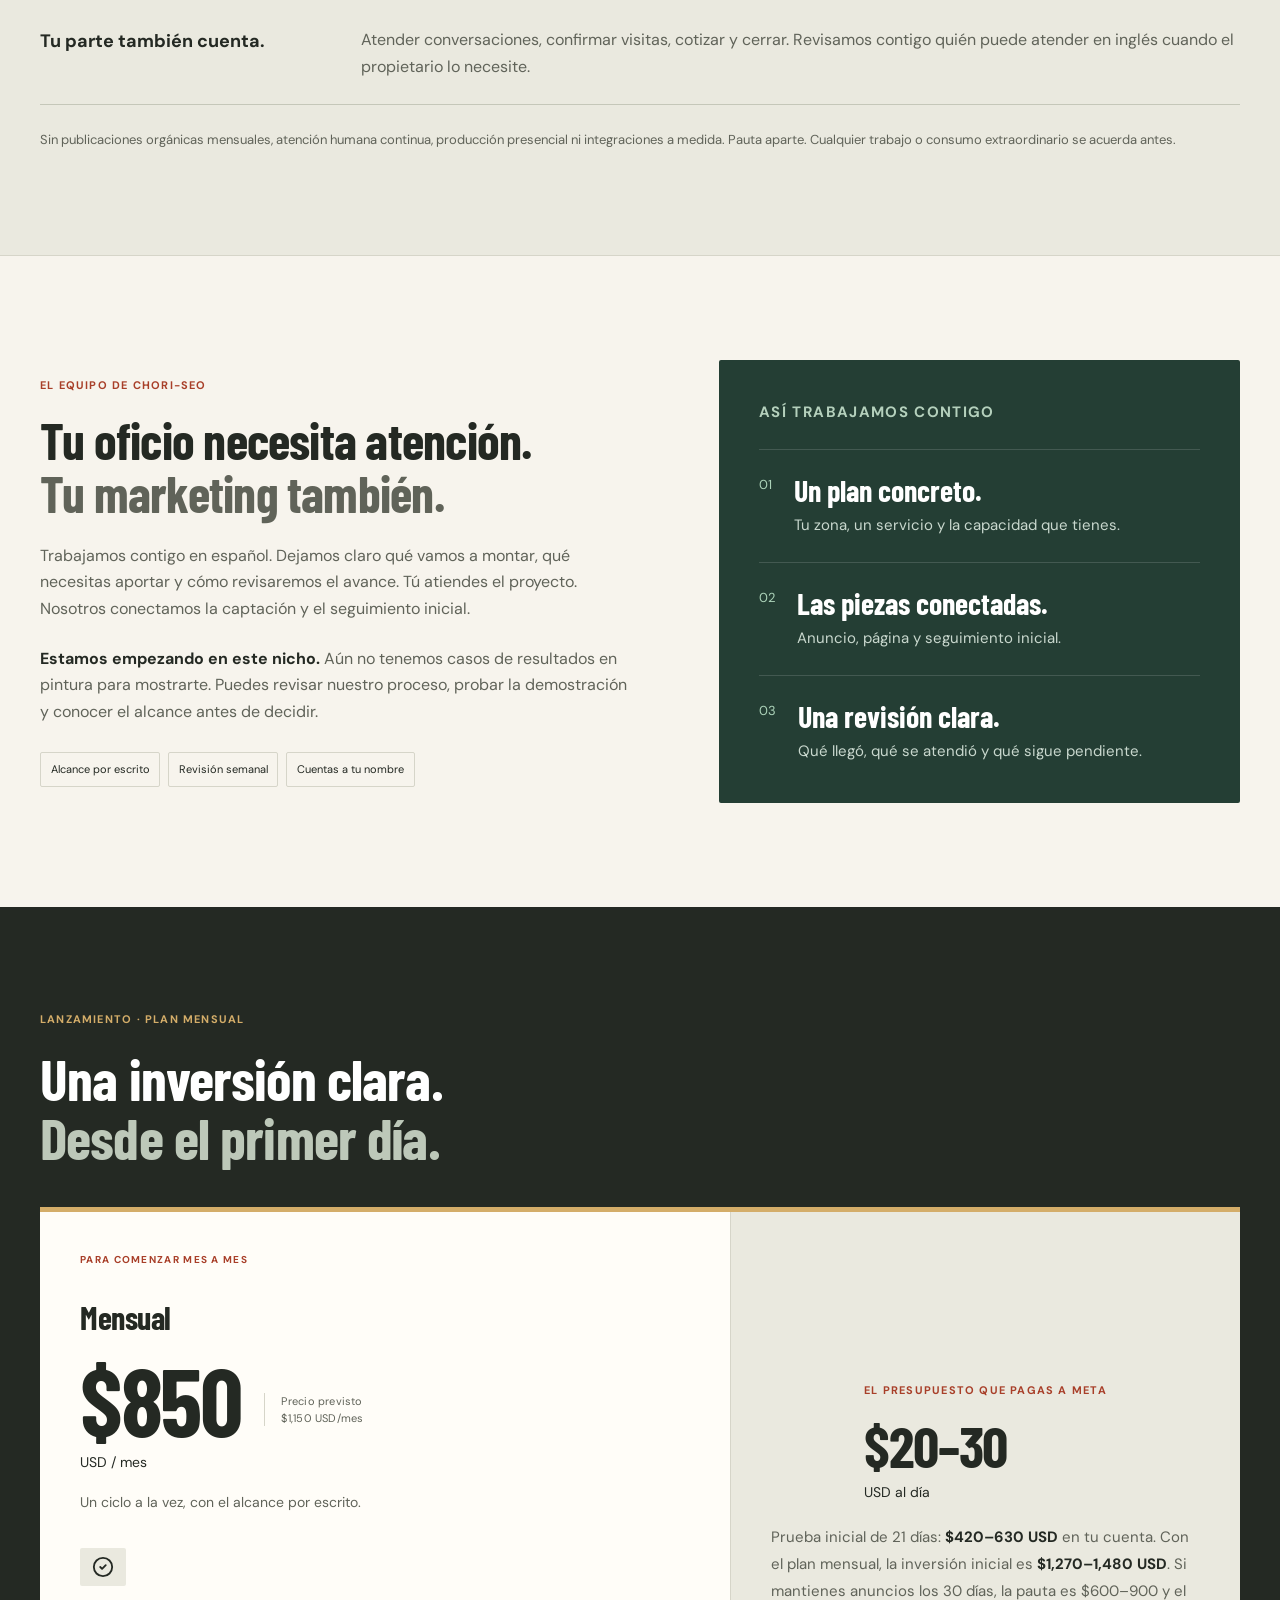
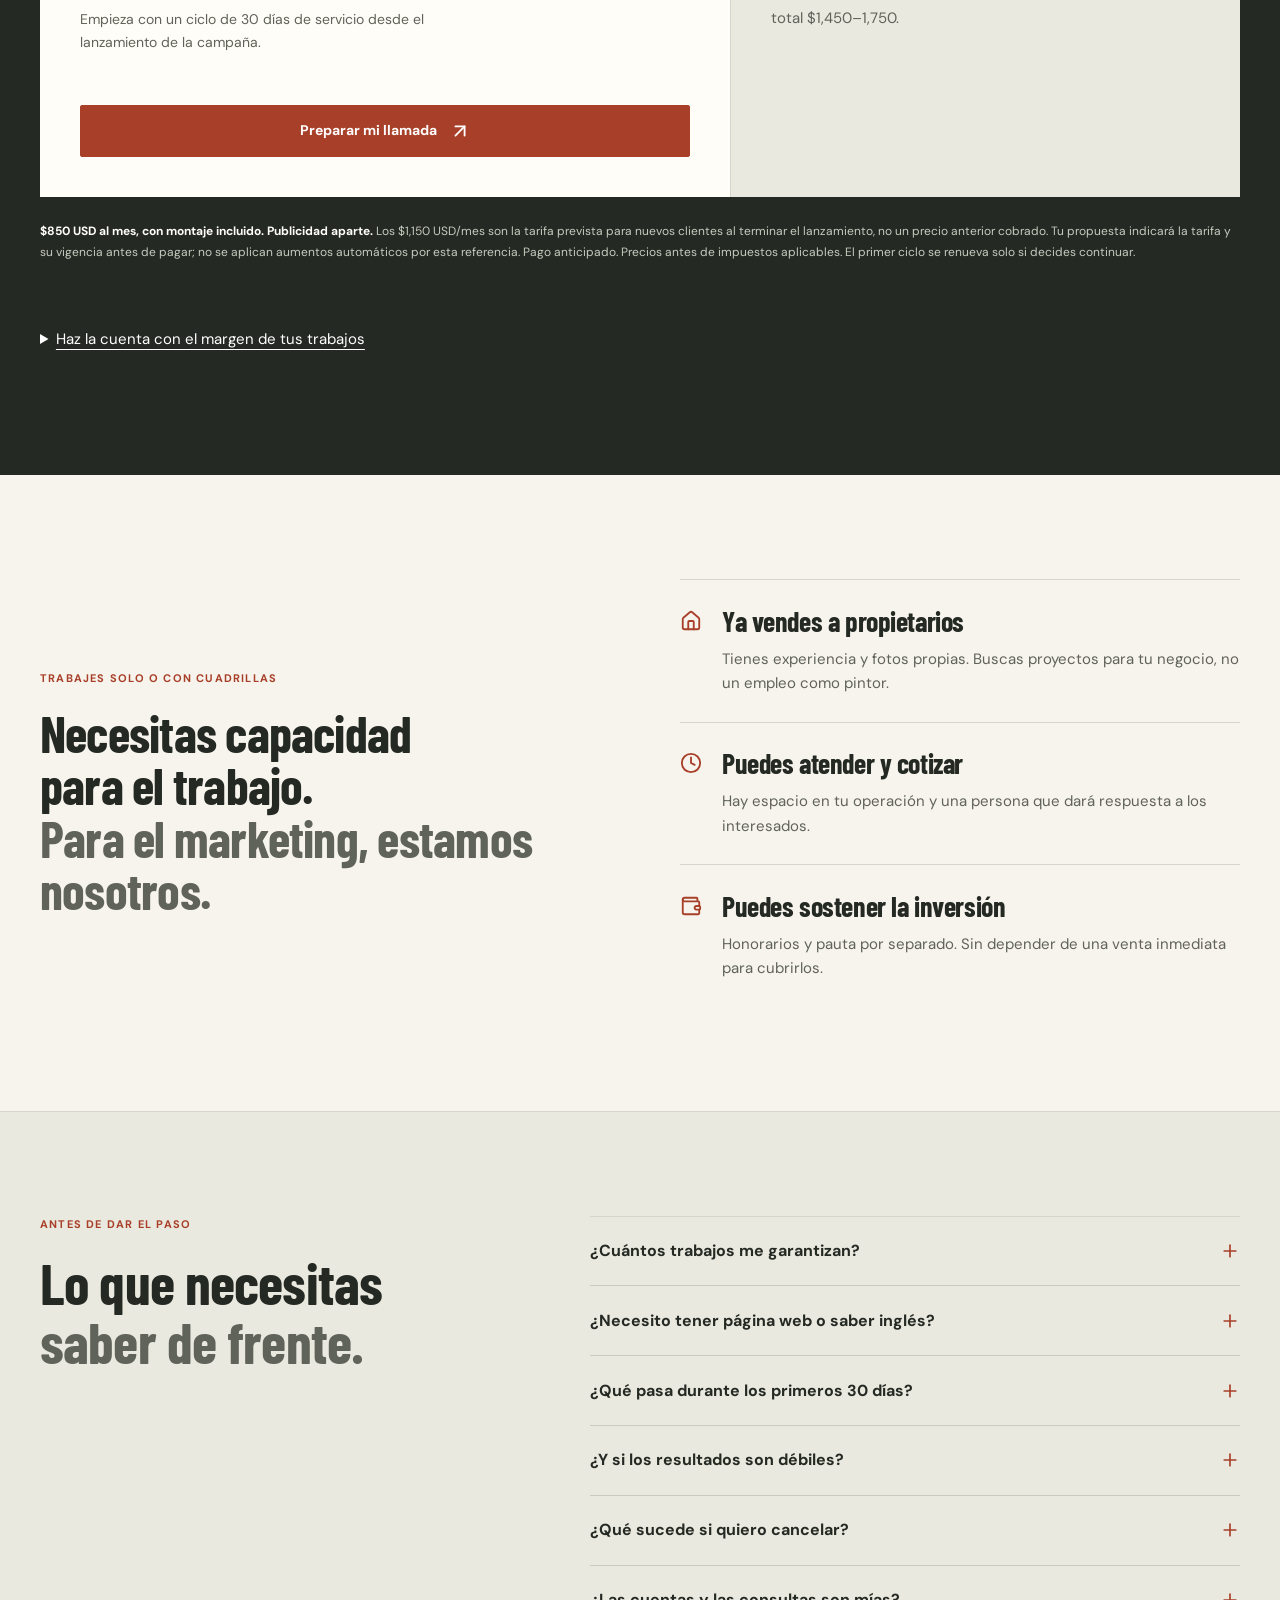
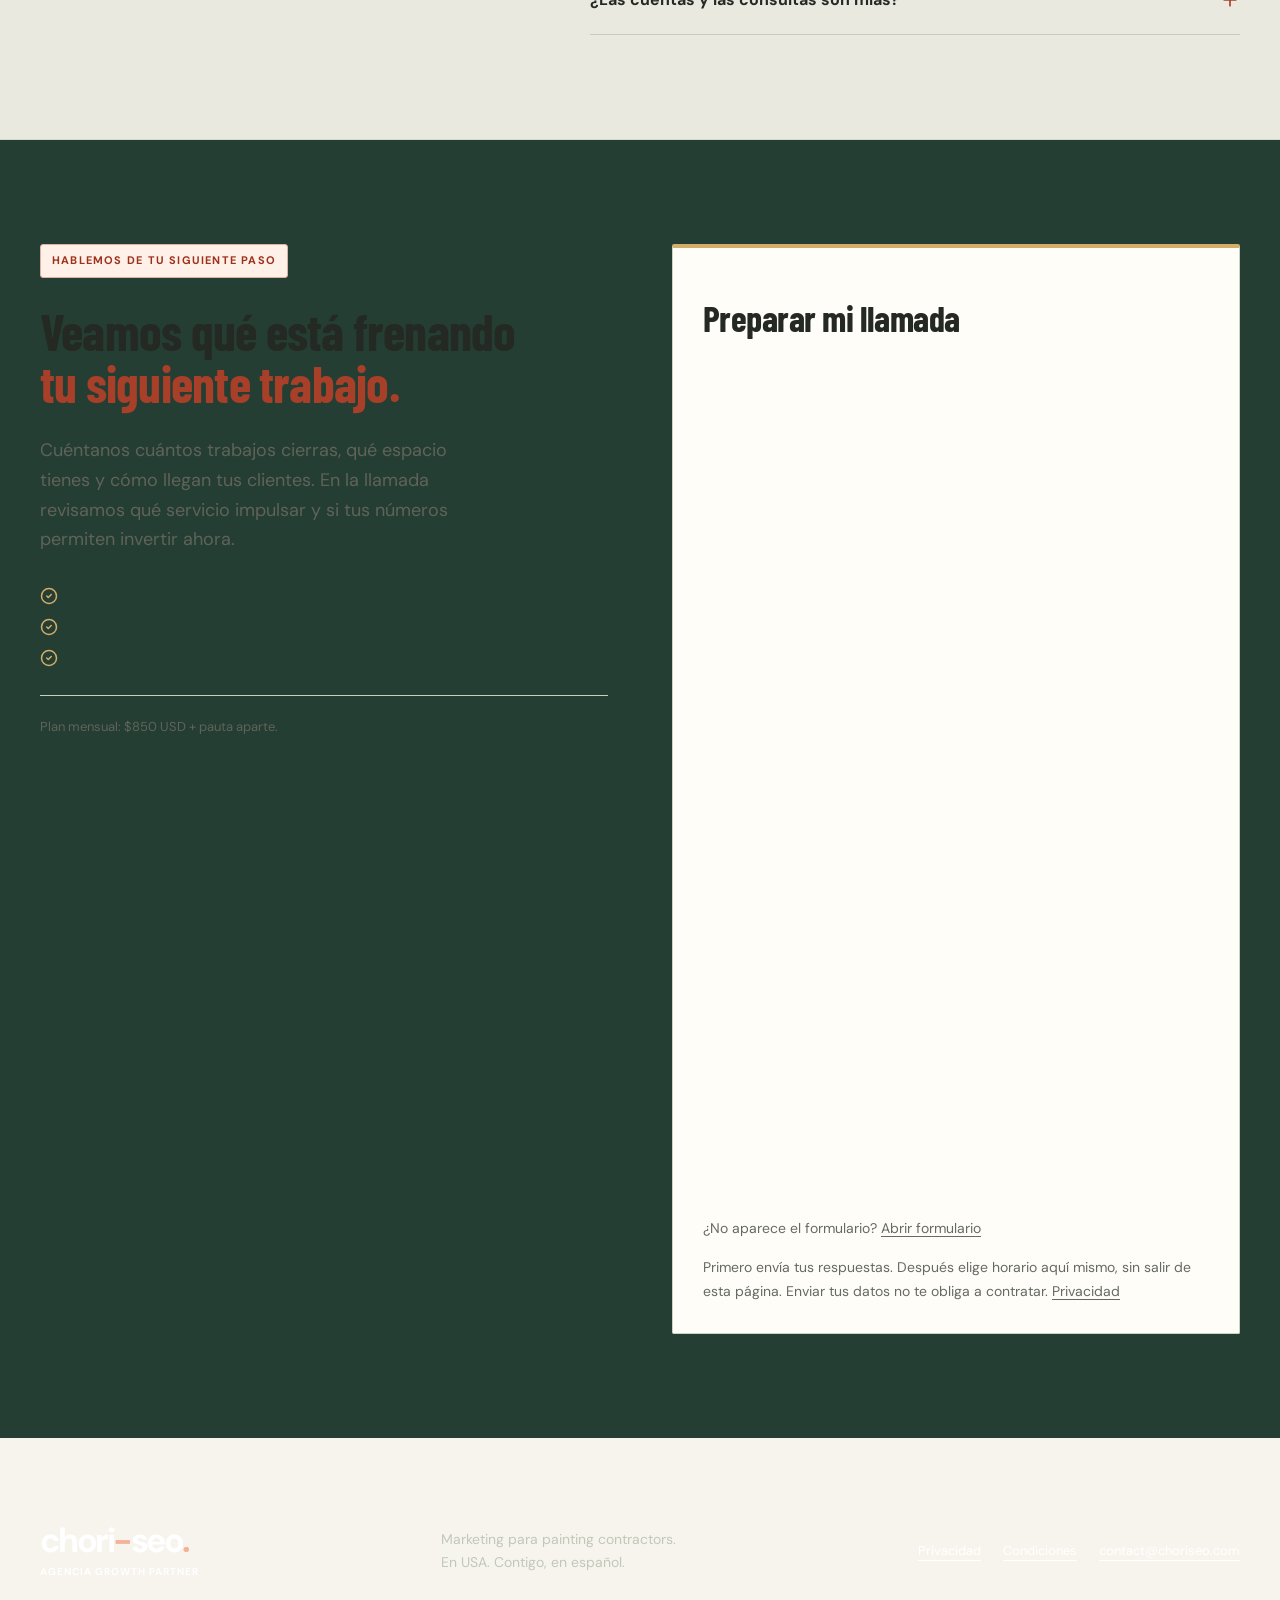
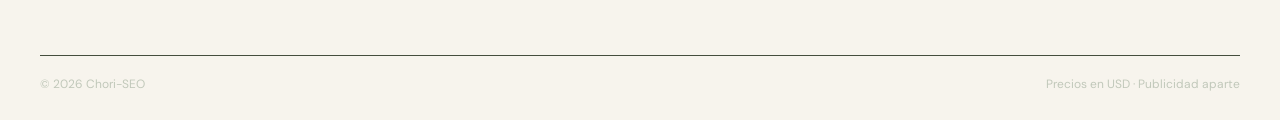
==== commit e99dedd0: "Polish Chori-SEO visual system across nine routes; preserve conversion flow" ====
--- a/index.html
+++ b/index.html
@@ -10,28 +10,397 @@
 <meta property="og:type" content="website"><meta property="og:locale" content="es_MX"><meta property="og:title" content="La obra de hoy se acaba. ¿La siguiente ya viene? | Chori-SEO"><meta property="og:description" content="Marketing para painting contractors en USA. Una página, anuncios y seguimiento. $850 USD/mes + pauta aparte. Montaje incluido."><meta property="og:url" content="https://oficio-growth.fabriziocondes07.chatgpt.site/">
 <script src="/contact-config.js" defer></script><script src="/app.js" defer></script><script src="/funnel.js" defer></script>
 <script type="application/ld+json">{"@context":"https://schema.org","@graph":[{"@type":"Organization","@id":"https://oficio-growth.fabriziocondes07.chatgpt.site/#organization","name":"Chori-SEO","description":"Agencia Growth Partner enfocada en marketing para negocios de pintura residencial de dueños hispanos en Estados Unidos.","url":"https://oficio-growth.fabriziocondes07.chatgpt.site/","areaServed":"US"},{"@type":"WebSite","@id":"https://oficio-growth.fabriziocondes07.chatgpt.site/#website","name":"Chori-SEO — Agencia Growth Partner","url":"https://oficio-growth.fabriziocondes07.chatgpt.site/","inLanguage":"es"}]}</script>
-<meta property="og:image" content="https://oficio-growth.fabriziocondes07.chatgpt.site/og.png"><meta property="og:image:width" content="1730"><meta property="og:image:height" content="909"><meta property="og:image:type" content="image/png"><meta property="og:image:alt" content="Chori-SEO. Marketing para painting contractors en USA. Anuncios, página y seguimiento."><meta name="twitter:card" content="summary_large_image"><meta name="twitter:image" content="https://oficio-growth.fabriziocondes07.chatgpt.site/og.png"></head>
+<meta property="og:image" content="https://oficio-growth.fabriziocondes07.chatgpt.site/og.png"><meta property="og:image:width" content="1730"><meta property="og:image:height" content="909"><meta property="og:image:type" content="image/png"><meta property="og:image:alt" content="Chori-SEO. Marketing para painting contractors en USA. Anuncios, página y seguimiento."><meta name="twitter:card" content="summary_large_image"><meta name="twitter:image" content="https://oficio-growth.fabriziocondes07.chatgpt.site/og.png"><link rel="stylesheet" href="/polish.css"></head>
 <body>
 <a class="skip" href="#contenido">Ir al contenido</a>
 <div class="launch-bar"><span class="launch-pill">LANZAMIENTO</span><span>Marketing para painting contractors en USA. Contigo, en español.</span></div>
-<header class="site-header"><div class="wrap header-row"><a class="brand" href="/" aria-label="Chori-SEO, inicio">chori<span class="brand-hyphen">-</span>seo<span class="brand-dot">.</span><small>AGENCIA GROWTH PARTNER</small></a><span class="header-specialty">Residential painting.<br>Contigo, en español.</span><a class="button button-small" href="#evaluar">Preparar mi llamada <span aria-hidden="true">↗</span></a></div></header>
+<header class="site-header"><div class="wrap header-row"><a class="brand" href="/" aria-label="Chori-SEO, inicio">chori<span class="brand-hyphen">-</span>seo<span class="brand-dot">.</span><small>AGENCIA GROWTH PARTNER</small></a><span class="header-specialty">Residential painting.<br>Contigo, en español.</span><a class="button button-small" href="#evaluar">Preparar mi llamada <svg class="icon" viewBox="0 0 24 24" width="24" height="24" aria-hidden="true" focusable="false"><svg
+  class="lucide lucide-arrow-up-right"
+  xmlns="http://www.w3.org/2000/svg"
+  width="24"
+  height="24"
+  viewBox="0 0 24 24"
+  fill="none"
+  stroke="currentColor"
+  stroke-width="2"
+  stroke-linecap="round"
+  stroke-linejoin="round"
+>
+  <path d="M7 7h10v10" />
+  <path d="M7 17 17 7" /></svg></a></div></header>
 <main id="contenido">
 <section class="hero wrap">
-<div class="hero-copy"><p class="eyebrow">PARA PAINTING CONTRACTORS HISPANOS EN USA</p><h1>La obra de hoy<br>se acaba.<br><span>¿La siguiente<br>ya viene?</span></h1><p class="hero-description">Mientras tú estás en la obra, nosotros trabajamos para que lleguen nuevas solicitudes de estimates. Con <strong>anuncios, una página propia y seguimiento inicial</strong> en inglés o español.</p><div class="hero-price"><div class="launch-price-row"><strong>$850 <small>USD / mes</small></strong><span class="planned-price">Precio previsto<s>$1,150 USD/mes</s></span></div><span>Precio de lanzamiento · Montaje incluido · Publicidad aparte</span></div><a class="button" href="#evaluar">Preparar mi llamada <span aria-hidden="true">↗</span></a><p class="micro">Hablamos de tu zona, tu capacidad y tus números. En español.</p></div>
-<div class="hero-visual"><div class="agenda"><div class="agenda-head"><span>EL TRABAJO DE HOY</span><span class="example-label">Ejemplo ilustrativo</span></div><div class="work-card"><span class="work-icon" aria-hidden="true">✓</span><div><span>EN TU AGENDA</span><h2>Pintura interior</h2><p>Preparación. Acabado. Entrega.</p></div></div><div class="agenda-divider"><span>Y DESPUÉS DE ESTA OBRA…</span></div><div class="next-job"><span class="question-mark" aria-hidden="true">?</span><h3>¿Qué viene<br>la próxima semana?</h3><p>El siguiente trabajo empieza<br>antes de terminar este.</p></div><div class="agenda-bottom"><span>UNA RUTA PARA PREPARARLO</span><p>Consulta <span aria-hidden="true">→</span> Respuesta <span aria-hidden="true">→</span> Visita <span aria-hidden="true">→</span> Estimate</p></div></div></div>
+<div class="hero-copy"><p class="eyebrow">PARA PAINTING CONTRACTORS HISPANOS EN USA</p><h1>La obra de hoy<br>se acaba.<br><span>¿La siguiente<br>ya viene?</span></h1><p class="hero-description">Mientras tú estás en la obra, nosotros trabajamos para que lleguen nuevas solicitudes de estimates. Con <strong>anuncios, una página propia y seguimiento inicial</strong> en inglés o español.</p><div class="hero-price"><div class="launch-price-row"><strong>$850 <small>USD / mes</small></strong><span class="planned-price">Precio previsto<span class="future-price">$1,150 USD/mes</span></span></div><span>Precio de lanzamiento · Montaje incluido · Publicidad aparte</span></div><a class="button" href="#evaluar">Preparar mi llamada <svg class="icon" viewBox="0 0 24 24" width="24" height="24" aria-hidden="true" focusable="false"><svg
+  class="lucide lucide-arrow-up-right"
+  xmlns="http://www.w3.org/2000/svg"
+  width="24"
+  height="24"
+  viewBox="0 0 24 24"
+  fill="none"
+  stroke="currentColor"
+  stroke-width="2"
+  stroke-linecap="round"
+  stroke-linejoin="round"
+>
+  <path d="M7 7h10v10" />
+  <path d="M7 17 17 7" /></svg></a><p class="micro">Hablamos de tu zona, tu capacidad y tus números. En español.</p></div>
+<div class="hero-visual"><div class="agenda"><div class="agenda-head"><span>EL TRABAJO DE HOY</span><span class="example-label">Ejemplo ilustrativo</span></div><div class="work-card"><span class="work-icon"><svg class="icon" viewBox="0 0 24 24" width="24" height="24" aria-hidden="true" focusable="false"><svg
+  class="lucide lucide-paint-roller"
+  xmlns="http://www.w3.org/2000/svg"
+  width="24"
+  height="24"
+  viewBox="0 0 24 24"
+  fill="none"
+  stroke="currentColor"
+  stroke-width="2"
+  stroke-linecap="round"
+  stroke-linejoin="round"
+>
+  <rect width="16" height="6" x="2" y="2" rx="2" />
+  <path d="M10 16v-2a2 2 0 0 1 2-2h8a2 2 0 0 0 2-2V7a2 2 0 0 0-2-2h-2" />
+  <rect width="4" height="6" x="8" y="16" rx="1" /></svg></span><div><span>EN TU AGENDA</span><h2>Pintura interior</h2><p>Preparación. Acabado. Entrega.</p></div></div><div class="agenda-divider"><span>Y DESPUÉS DE ESTA OBRA…</span></div><div class="next-job"><span class="question-mark" aria-hidden="true">?</span><h3>¿Qué viene<br>la próxima semana?</h3><p>El siguiente trabajo empieza<br>antes de terminar este.</p></div><div class="agenda-bottom"><span>UNA RUTA PARA PREPARARLO</span><p>Consulta <svg class="icon" viewBox="0 0 24 24" width="24" height="24" aria-hidden="true" focusable="false"><svg
+  class="lucide lucide-arrow-right"
+  xmlns="http://www.w3.org/2000/svg"
+  width="24"
+  height="24"
+  viewBox="0 0 24 24"
+  fill="none"
+  stroke="currentColor"
+  stroke-width="2"
+  stroke-linecap="round"
+  stroke-linejoin="round"
+>
+  <path d="M5 12h14" />
+  <path d="m12 5 7 7-7 7" /></svg> Respuesta <svg class="icon" viewBox="0 0 24 24" width="24" height="24" aria-hidden="true" focusable="false"><svg
+  class="lucide lucide-arrow-right"
+  xmlns="http://www.w3.org/2000/svg"
+  width="24"
+  height="24"
+  viewBox="0 0 24 24"
+  fill="none"
+  stroke="currentColor"
+  stroke-width="2"
+  stroke-linecap="round"
+  stroke-linejoin="round"
+>
+  <path d="M5 12h14" />
+  <path d="m12 5 7 7-7 7" /></svg> Visita <svg class="icon" viewBox="0 0 24 24" width="24" height="24" aria-hidden="true" focusable="false"><svg
+  class="lucide lucide-arrow-right"
+  xmlns="http://www.w3.org/2000/svg"
+  width="24"
+  height="24"
+  viewBox="0 0 24 24"
+  fill="none"
+  stroke="currentColor"
+  stroke-width="2"
+  stroke-linecap="round"
+  stroke-linejoin="round"
+>
+  <path d="M5 12h14" />
+  <path d="m12 5 7 7-7 7" /></svg> Estimate</p></div></div></div>
 </section>
 <div class="trade-strip"><div class="wrap"><span>SOLO PINTURA RESIDENCIAL</span><strong>Interiores</strong><i aria-hidden="true">/</i><strong>Exteriores</strong><i aria-hidden="true">/</i><strong>Cabinets</strong></div></div>
 <section class="section wrap problem-section"><div class="section-intro"><p class="eyebrow">NO TODO SE RESUELVE CON MÁS MENSAJES</p><h2>Hay trabajo que se pierde<br><span>entre una obra y otra.</span></h2></div><div class="problem-grid"><article><span class="index">01</span><h3>Terminas la obra.<br>¿Y la siguiente?</h3><p>La obra te ocupa a ti y a tu crew. Cuando entregas, toca volver a buscar trabajo para la siguiente semana.</p></article><article><span class="index">02</span><h3>Mandas el estimate.<br>Y ahí se queda.</h3><p>Entre visitas, materiales y trabajo, dar seguimiento queda para después. El cliente sigue buscando.</p></article><article><span class="index">03</span><h3>Pagas publicidad.<br>¿Qué dejó?</h3><p>Quieres saber qué consultas llegaron a estimate y cuáles se convirtieron en trabajo. No solo cuántos clics hubo.</p></article></div><p class="problem-bridge">En la llamada revisamos dónde se está cortando ese recorrido: conseguir la consulta, darle seguimiento o cerrar el estimate. Y si tiene sentido invertir ahora, con la capacidad que ya tienes.</p></section>
-<section class="demo-section section" id="como-funciona"><div class="wrap"><div class="section-head"><div><p class="eyebrow">ANTES DE PEDIRTE CONFIANZA, TE MOSTRAMOS EL PROCESO</p><h2>Así pasa una consulta<br><span>a tener un siguiente paso.</span></h2></div><p>Esta es una demostración interactiva con datos de ejemplo. La información real de tu negocio se conecta durante el montaje.</p></div><div class="demo-shell"><div class="demo-toolbar"><span class="test-badge">DEMOSTRACIÓN · DATOS TEST</span><span>La misma consulta. Dos formas de atenderla.</span></div><div class="demo-mode" role="group" aria-label="Comparar antes y después"><button type="button" data-mode="before" aria-pressed="false">Antes <span>Todo por recordar</span></button><button type="button" data-mode="after" class="active" aria-pressed="true">Con Chori-SEO <span>Un siguiente paso visible</span></button></div><p class="demo-context" id="demo-context">Con Chori-SEO: la consulta se registra y el pendiente queda visible para tu equipo.</p><div class="process-tabs" role="group" aria-label="Pasos del seguimiento"><button class="active" type="button" data-stage="solicitud" aria-pressed="true"><span>01</span> Solicitud</button><button type="button" data-stage="filtro" aria-pressed="false"><span>02</span> Datos para atender</button><button type="button" data-stage="seguimiento" aria-pressed="false"><span>03</span> Seguimiento</button></div><div class="demo-panels"><div class="conversation"><p class="panel-eyebrow">LO QUE VE EL PROPIETARIO · EN INGLÉS</p><div class="bubbles" aria-live="polite"><p class="bubble customer" id="customer-message" lang="en">I'd like an estimate to repaint my living room and two bedrooms.</p><p class="bubble business" id="business-message" lang="en">Thanks for reaching out about your painting project. What ZIP code is the property in, and when would you like the work done? Our team will follow up to discuss an estimate.</p></div><span class="demo-small" id="demo-message-note">Ejemplo de mensaje inicial; se adapta y aprueba durante el montaje.</span></div><div class="owner-panel" aria-live="polite"><p class="panel-eyebrow">LO QUE RECIBE TU NEGOCIO · EN ESPAÑOL</p><h3 id="owner-title">La consulta queda registrada.</h3><dl><div><dt>Proyecto</dt><dd id="service-result">Sala + 2 recámaras</dd></div><div><dt>Estado</dt><dd id="status-result">Consulta recibida · Contacto TEST</dd></div><div><dt>Siguiente paso</dt><dd id="next-result">Revisar zona y contactar al propietario</dd></div></dl><div class="opportunity-track" aria-label="Estado ilustrativo de la oportunidad"><span class="current" data-track="solicitud">Consulta</span><span data-track="filtro">Datos</span><span data-track="seguimiento">Seguimiento</span><span>Visita por confirmar</span></div><p class="owner-note" id="owner-note">Tienes la información para retomar el contacto, aunque estés en la obra.</p></div></div></div><p class="section-footnote">Una consulta no es una venta. Tu equipo confirma disponibilidad, visitas, precios y cierres. El escenario “Antes” ilustra un proceso desorganizado; no describe necesariamente tu negocio. Este ejemplo no envía mensajes ni representa resultados de clientes.</p></div></section>
-<section class="section wrap season-section"><figure class="season-photo"><img src="/painting-roller.jpg" alt="Mano aplicando pintura con rodillo en una pared interior" width="1800" height="1200" loading="lazy"><figcaption>Imagen ilustrativa · Malte Luk / Pexels</figcaption></figure><div><p class="eyebrow">OCTUBRE — NOVIEMBRE — DICIEMBRE</p><h2>El último trimestre<br><span>se prepara con tiempo.</span></h2><p>No esperamos a que aparezca un hueco para decidir qué servicio anunciar. Revisamos tu ciudad y lo que puedes entregar, y elegimos <strong>un servicio principal</strong>.</p><ul class="service-options"><li><strong>Interiores</strong><span>Si tienes capacidad y demanda para trabajar dentro de casa.</span></li><li><strong>Exteriores</strong><span>Cuando el clima y el calendario de tu zona lo permiten.</span></li><li><strong>Cabinets</strong><span>Si ya dominas el acabado y puedes demostrarlo con trabajos propios.</span></li></ul><p class="micro">La temporada y las fiestas influyen en la demanda. Drywall solo como preparación dentro de un trabajo de pintura.</p></div></section>
-<section class="section scope-section" id="incluye"><div class="wrap"><div class="section-head"><div><p class="eyebrow">UNA MARCA · UNA ZONA · UN SERVICIO PRINCIPAL</p><h2>Tú haces el trabajo.<br><span>Nosotros, tu marketing.</span></h2></div><p>Las piezas que necesita tu captación, conectadas y con una responsabilidad clara.</p></div><div class="scope-grid"><article><span class="index">01 / ATRAER</span><h3>Anuncios para tu zona</h3><p>Una campaña en Facebook e Instagram enfocada en el trabajo que quieres conseguir. Revisamos las consultas y ajustamos cada semana.</p></article><article><span class="index">02 / CONVERTIR</span><h3>Una página para cotizar</h3><p>Tu servicio, fotos propias, cobertura y un formulario claro. La preparamos para móvil y trabajamos títulos, estructura y textos de tus servicios para que la página tenga una base de SEO local.</p></article><article><span class="index">03 / DAR SEGUIMIENTO</span><h3>Consultas con orden</h3><p>Mensajes iniciales en inglés o español, recordatorios si no responden y avisos de cita. Un registro para seguir cada oportunidad.</p></article><article><span class="index">04 / VER QUÉ PASÓ</span><h3>De la consulta al trabajo confirmado</h3><p>Revisamos contigo las consultas recibidas, las visitas acordadas, los estimates enviados y los trabajos que tu equipo confirme. Así ves qué produjo la campaña y en qué paso se frenan las oportunidades.</p></article></div><div class="responsibility"><strong>También dejamos tus perfiles listos.</strong><p>Incluye el ajuste inicial de descripción, servicios, cobertura y enlaces de contacto.</p><strong>Tu parte también cuenta.</strong><p>Atender conversaciones, confirmar visitas, cotizar y cerrar. Revisamos contigo quién puede atender en inglés cuando el propietario lo necesite.</p></div><p class="section-footnote">Sin publicaciones orgánicas mensuales, atención humana continua, producción presencial ni integraciones a medida. Pauta aparte. Cualquier trabajo o consumo extraordinario se acuerda antes.</p></div></section>
+<section class="demo-section section" id="como-funciona"><div class="wrap"><div class="section-head"><div><p class="eyebrow">ANTES DE PEDIRTE CONFIANZA, TE MOSTRAMOS EL PROCESO</p><h2>Así pasa una consulta<br><span>a tener un siguiente paso.</span></h2></div><p>Esta es una demostración interactiva con datos de ejemplo. La información real de tu negocio se conecta durante el montaje.</p></div><div class="demo-shell"><div class="demo-toolbar"><span class="test-badge">DEMOSTRACIÓN · DATOS TEST</span><span>La misma consulta. Dos formas de atenderla.</span></div><div class="demo-mode" role="group" aria-label="Comparar antes y después"><button type="button" data-mode="before" aria-pressed="false">Antes <span>Todo por recordar</span></button><button type="button" data-mode="after" class="active" aria-pressed="true">Con Chori-SEO <span>Un siguiente paso visible</span></button></div><p class="demo-context" id="demo-context">Con Chori-SEO: la consulta se registra y el pendiente queda visible para tu equipo.</p><div class="process-tabs" role="group" aria-label="Pasos del seguimiento"><button class="active" type="button" data-stage="solicitud" aria-pressed="true"><svg class="icon" viewBox="0 0 24 24" width="24" height="24" aria-hidden="true" focusable="false"><svg
+  class="lucide lucide-message-circle"
+  xmlns="http://www.w3.org/2000/svg"
+  width="24"
+  height="24"
+  viewBox="0 0 24 24"
+  fill="none"
+  stroke="currentColor"
+  stroke-width="2"
+  stroke-linecap="round"
+  stroke-linejoin="round"
+>
+  <path d="M7.9 20A9 9 0 1 0 4 16.1L2 22Z" /></svg> Solicitud</button><button type="button" data-stage="filtro" aria-pressed="false"><svg class="icon" viewBox="0 0 24 24" width="24" height="24" aria-hidden="true" focusable="false"><svg
+  class="lucide lucide-clipboard-list"
+  xmlns="http://www.w3.org/2000/svg"
+  width="24"
+  height="24"
+  viewBox="0 0 24 24"
+  fill="none"
+  stroke="currentColor"
+  stroke-width="2"
+  stroke-linecap="round"
+  stroke-linejoin="round"
+>
+  <rect width="8" height="4" x="8" y="2" rx="1" ry="1" />
+  <path d="M16 4h2a2 2 0 0 1 2 2v14a2 2 0 0 1-2 2H6a2 2 0 0 1-2-2V6a2 2 0 0 1 2-2h2" />
+  <path d="M12 11h4" />
+  <path d="M12 16h4" />
+  <path d="M8 11h.01" />
+  <path d="M8 16h.01" /></svg> Datos para atender</button><button type="button" data-stage="seguimiento" aria-pressed="false"><svg class="icon" viewBox="0 0 24 24" width="24" height="24" aria-hidden="true" focusable="false"><svg
+  class="lucide lucide-clock"
+  xmlns="http://www.w3.org/2000/svg"
+  width="24"
+  height="24"
+  viewBox="0 0 24 24"
+  fill="none"
+  stroke="currentColor"
+  stroke-width="2"
+  stroke-linecap="round"
+  stroke-linejoin="round"
+>
+  <circle cx="12" cy="12" r="10" />
+  <polyline points="12 6 12 12 16 14" /></svg> Seguimiento</button></div><div class="demo-panels"><div class="conversation"><p class="panel-eyebrow">LO QUE VE EL PROPIETARIO · EN INGLÉS</p><div class="bubbles" aria-live="polite"><p class="bubble customer" id="customer-message" lang="en">I'd like an estimate to repaint my living room and two bedrooms.</p><p class="bubble business" id="business-message" lang="en">Thanks for reaching out about your painting project. What ZIP code is the property in, and when would you like the work done? Our team will follow up to discuss an estimate.</p></div><span class="demo-small" id="demo-message-note">Ejemplo de mensaje inicial; se adapta y aprueba durante el montaje.</span></div><div class="owner-panel" aria-live="polite"><p class="panel-eyebrow">LO QUE RECIBE TU NEGOCIO · EN ESPAÑOL</p><h3 id="owner-title">La consulta queda registrada.</h3><dl><div><dt>Proyecto</dt><dd id="service-result">Sala + 2 recámaras</dd></div><div><dt>Estado</dt><dd id="status-result">Consulta recibida · Contacto TEST</dd></div><div><dt>Siguiente paso</dt><dd id="next-result">Revisar zona y contactar al propietario</dd></div></dl><div class="opportunity-track" aria-label="Estado ilustrativo de la oportunidad"><span class="current" data-track="solicitud">Consulta</span><span data-track="filtro">Datos</span><span data-track="seguimiento">Seguimiento</span><span>Visita por confirmar</span></div><p class="owner-note" id="owner-note">Tienes la información para retomar el contacto, aunque estés en la obra.</p></div></div></div><p class="section-footnote">Una consulta no es una venta. Tu equipo confirma disponibilidad, visitas, precios y cierres. El escenario “Antes” ilustra un proceso desorganizado; no describe necesariamente tu negocio. Este ejemplo no envía mensajes ni representa resultados de clientes.</p></div></section>
+<section class="section wrap season-section"><figure class="season-photo"><img src="/assets/painting-roller-1200.webp" srcset="/assets/painting-roller-640.webp 640w, /assets/painting-roller-1200.webp 1200w" sizes="(max-width:750px) calc(100vw - 40px), 560px" decoding="async" alt="Mano aplicando pintura con rodillo en una pared interior" width="1800" height="1200" loading="lazy"><figcaption>Imagen ilustrativa · Malte Luk / Pexels</figcaption></figure><div><p class="eyebrow">OCTUBRE — NOVIEMBRE — DICIEMBRE</p><h2>El último trimestre<br><span>se prepara con tiempo.</span></h2><p>No esperamos a que aparezca un hueco para decidir qué servicio anunciar. Revisamos tu ciudad y lo que puedes entregar, y elegimos <strong>un servicio principal</strong>.</p><ul class="service-options"><li><strong>Interiores</strong><span>Si tienes capacidad y demanda para trabajar dentro de casa.</span></li><li><strong>Exteriores</strong><span>Cuando el clima y el calendario de tu zona lo permiten.</span></li><li><strong>Cabinets</strong><span>Si ya dominas el acabado y puedes demostrarlo con trabajos propios.</span></li></ul><p class="micro">La temporada y las fiestas influyen en la demanda. Drywall solo como preparación dentro de un trabajo de pintura.</p></div></section>
+<section class="section scope-section" id="incluye"><div class="wrap"><div class="section-head"><div><p class="eyebrow">UNA MARCA · UNA ZONA · UN SERVICIO PRINCIPAL</p><h2>Tú haces el trabajo.<br><span>Nosotros, tu marketing.</span></h2></div><p>Las piezas que necesita tu captación, conectadas y con una responsabilidad clara.</p></div><div class="scope-grid"><article><svg class="icon" viewBox="0 0 24 24" width="24" height="24" aria-hidden="true" focusable="false"><svg
+  class="lucide lucide-megaphone"
+  xmlns="http://www.w3.org/2000/svg"
+  width="24"
+  height="24"
+  viewBox="0 0 24 24"
+  fill="none"
+  stroke="currentColor"
+  stroke-width="2"
+  stroke-linecap="round"
+  stroke-linejoin="round"
+>
+  <path d="m3 11 18-5v12L3 14v-3z" />
+  <path d="M11.6 16.8a3 3 0 1 1-5.8-1.6" /></svg><span class="index">01 / ATRAER</span><h3>Anuncios para tu zona</h3><p>Una campaña en Facebook e Instagram enfocada en el trabajo que quieres conseguir. Revisamos las consultas y ajustamos cada semana.</p></article><article><svg class="icon" viewBox="0 0 24 24" width="24" height="24" aria-hidden="true" focusable="false"><svg
+  class="lucide lucide-panel-top"
+  xmlns="http://www.w3.org/2000/svg"
+  width="24"
+  height="24"
+  viewBox="0 0 24 24"
+  fill="none"
+  stroke="currentColor"
+  stroke-width="2"
+  stroke-linecap="round"
+  stroke-linejoin="round"
+>
+  <rect width="18" height="18" x="3" y="3" rx="2" />
+  <path d="M3 9h18" /></svg><span class="index">02 / CONVERTIR</span><h3>Una página para cotizar</h3><p>Tu servicio, fotos propias, cobertura y un formulario claro. La preparamos para móvil y trabajamos títulos, estructura y textos de tus servicios para que la página tenga una base de SEO local.</p></article><article><svg class="icon" viewBox="0 0 24 24" width="24" height="24" aria-hidden="true" focusable="false"><svg
+  class="lucide lucide-message-circle"
+  xmlns="http://www.w3.org/2000/svg"
+  width="24"
+  height="24"
+  viewBox="0 0 24 24"
+  fill="none"
+  stroke="currentColor"
+  stroke-width="2"
+  stroke-linecap="round"
+  stroke-linejoin="round"
+>
+  <path d="M7.9 20A9 9 0 1 0 4 16.1L2 22Z" /></svg><span class="index">03 / DAR SEGUIMIENTO</span><h3>Consultas con orden</h3><p>Mensajes iniciales en inglés o español, recordatorios si no responden y avisos de cita. Un registro para seguir cada oportunidad.</p></article><article><svg class="icon" viewBox="0 0 24 24" width="24" height="24" aria-hidden="true" focusable="false"><svg
+  class="lucide lucide-chart-column"
+  xmlns="http://www.w3.org/2000/svg"
+  width="24"
+  height="24"
+  viewBox="0 0 24 24"
+  fill="none"
+  stroke="currentColor"
+  stroke-width="2"
+  stroke-linecap="round"
+  stroke-linejoin="round"
+>
+  <path d="M3 3v16a2 2 0 0 0 2 2h16" />
+  <path d="M18 17V9" />
+  <path d="M13 17V5" />
+  <path d="M8 17v-3" /></svg><span class="index">04 / VER QUÉ PASÓ</span><h3>De la consulta al trabajo confirmado</h3><p>Revisamos contigo las consultas recibidas, las visitas acordadas, los estimates enviados y los trabajos que tu equipo confirme. Así ves qué produjo la campaña y en qué paso se frenan las oportunidades.</p></article></div><div class="responsibility"><strong>También dejamos tus perfiles listos.</strong><p>Incluye el ajuste inicial de descripción, servicios, cobertura y enlaces de contacto.</p><strong>Tu parte también cuenta.</strong><p>Atender conversaciones, confirmar visitas, cotizar y cerrar. Revisamos contigo quién puede atender en inglés cuando el propietario lo necesite.</p></div><p class="section-footnote">Sin publicaciones orgánicas mensuales, atención humana continua, producción presencial ni integraciones a medida. Pauta aparte. Cualquier trabajo o consumo extraordinario se acuerda antes.</p></div></section>
 <section class="section wrap team-section"><div class="team-copy"><p class="eyebrow">EL EQUIPO DE CHORI-SEO</p><h2>Tu oficio necesita atención.<br><span>Tu marketing también.</span></h2><p>Trabajamos contigo en español. Dejamos claro qué vamos a montar, qué necesitas aportar y cómo revisaremos el avance. Tú atiendes el proyecto. Nosotros conectamos la captación y el seguimiento inicial.</p><p><strong>Estamos empezando en este nicho.</strong> Aún no tenemos casos de resultados en pintura para mostrarte. Puedes revisar nuestro proceso, probar la demostración y conocer el alcance antes de decidir.</p><div class="founder-commitments"><span>Alcance por escrito</span><span>Revisión semanal</span><span>Cuentas a tu nombre</span></div></div><div class="team-work"><p class="panel-eyebrow">ASÍ TRABAJAMOS CONTIGO</p><div><span>01</span><p><strong>Un plan concreto.</strong>Tu zona, un servicio y la capacidad que tienes.</p></div><div><span>02</span><p><strong>Las piezas conectadas.</strong>Anuncio, página y seguimiento inicial.</p></div><div><span>03</span><p><strong>Una revisión clara.</strong>Qué llegó, qué se atendió y qué sigue pendiente.</p></div></div></section>
 
-<section class="section pricing-section" id="inversion"><div class="wrap"><div class="section-head"><div><p class="eyebrow">LANZAMIENTO · PLAN MENSUAL</p><h2>Una inversión clara.<br><span>Desde el primer día.</span></h2></div></div><div class="plans"><article class="plan plan-featured"><span class="plan-topline">PARA COMENZAR MES A MES</span><h3>Mensual</h3><div class="launch-price-row"><div class="plan-price">$850<span>USD / mes</span></div><span class="planned-price">Precio previsto<s>$1,150 USD/mes</s></span></div><p class="plan-equivalent">Un ciclo a la vez, con el alcance por escrito.</p><div class="plan-saving neutral">Montaje incluido</div><p>Empieza con un ciclo de 30 días de servicio desde el lanzamiento de la campaña.</p><a class="button" href="#evaluar" data-plan="mensual">Preparar mi llamada <span aria-hidden="true">↗</span></a></article></div><p class="payment-note"><strong>$850 USD al mes, con montaje incluido. Publicidad aparte.</strong> Los $1,150 USD/mes son la tarifa prevista para nuevos clientes al terminar el lanzamiento, no un precio anterior cobrado. Tu propuesta indicará la tarifa y su vigencia antes de pagar; no se aplican aumentos automáticos por esta referencia. Pago anticipado. Precios antes de impuestos aplicables. El primer ciclo se renueva solo si decides continuar.</p><div class="ad-budget"><div><span class="eyebrow">EL PRESUPUESTO QUE PAGAS A META</span><h3>$20–30 <small>USD al día</small></h3></div><p>Prueba inicial de 21 días: <strong>$420–630 USD</strong> en tu cuenta. Con el plan mensual, la inversión inicial es <strong>$1,270–1,480 USD</strong>. Si mantienes anuncios los 30 días, la pauta es $600–900 y el total $1,450–1,750.</p></div><details class="calculator-details"><summary>Haz la cuenta con el margen de tus trabajos</summary><div class="calculator"><div><p class="calculator-fee"><strong>Honorarios: $850 USD/mes</strong></p><label for="contribution">Lo que deja un trabajo después de costos directos</label><input id="contribution" type="number" min="1" max="1000000" step="any" value="800" inputmode="decimal"><label for="ad-spend">Presupuesto de publicidad de un mes completo</label><input id="ad-spend" type="number" min="0" max="1000000" step="any" value="600" inputmode="decimal"></div><div class="calculator-result" aria-live="polite"><span>Para cubrir <b id="calc-investment">$1,450</b> al mes</span><strong id="calc-jobs">2</strong><p id="calc-description">trabajos adicionales cobrados</p><small>Ejemplo editable, no previsión. El margen descuenta materiales, mano de obra y otros costos directos. Excluye impuestos y gastos fijos.</small></div></div></details></div></section>
-<section class="section wrap fit-section"><div><p class="eyebrow">TRABAJES SOLO O CON CUADRILLAS</p><h2>Necesitas capacidad<br>para el trabajo.<br><span>Para el marketing, estamos nosotros.</span></h2></div><div class="fit-list"><article><span>01</span><div><h3>Ya vendes a propietarios</h3><p>Tienes experiencia y fotos propias. Buscas proyectos para tu negocio, no un empleo como pintor.</p></div></article><article><span>02</span><div><h3>Puedes atender y cotizar</h3><p>Hay espacio en tu operación y una persona que dará respuesta a los interesados.</p></div></article><article><span>03</span><div><h3>Puedes sostener la inversión</h3><p>Honorarios y pauta por separado. Sin depender de una venta inmediata para cubrirlos.</p></div></article></div></section>
-<section class="section faq-section" id="condiciones"><div class="wrap faq-grid"><div><p class="eyebrow">ANTES DE DAR EL PASO</p><h2>Lo que necesitas<br><span>saber de frente.</span></h2></div><div class="faqs"><details><summary>¿Cuántos trabajos me garantizan?</summary><p>No garantizamos ventas ni una cantidad de citas. Revisamos solicitudes válidas, visitas, cotizaciones y trabajos confirmados. La demanda, el presupuesto, tu oferta y la atención comercial influyen en el resultado.</p></details><details><summary>¿Necesito tener página web o saber inglés?</summary><p>No necesitas una web previa: la página de captación está incluida. Trabajamos contigo en español y preparamos mensajes iniciales en inglés o español. Antes de lanzar acordamos quién atenderá conversaciones, visitas y cotizaciones en el idioma del propietario.</p></details><details><summary>¿Qué pasa durante los primeros 30 días?</summary><p>Montamos y probamos la página, la campaña y el seguimiento. El ciclo de 30 días comienza al lanzar la campaña. La prueba presupuestada incluye 21 días de anuncios; los nueve restantes sirven para seguimiento y revisión. Extender la pauta requiere presupuesto adicional.</p></details><details><summary>¿Y si los resultados son débiles?</summary><p>Revisamos calidad de consultas, campaña, respuesta y cotizaciones. Si falta capacidad para atender, acordamos ajustes o una pausa de publicidad. Una cotización no se cuenta como trabajo ganado y un trabajo ganado no se cuenta como cobrado.</p></details><details><summary>¿Qué sucede si quiero cancelar?</summary><p>Puedes decidir no continuar al finalizar el ciclo mensual. El primer ciclo se renueva solo con tu confirmación. Antes de cobrar, recibirás por escrito el alcance, la fecha de inicio y las condiciones de cancelación. Para solicitar la no renovación, escribe a <a href="mailto:contact@choriseo.com">contact@choriseo.com</a>.</p></details><details><summary>¿Las cuentas y las consultas son mías?</summary><p>La publicidad se gestiona en la cuenta de tu negocio y la pagas directamente. No revendemos tus consultas. El dominio es tuyo y puedes exportar tus contactos. Al terminar, acordamos transferencia o migración de la página según la plataforma.</p></details></div></div></section>
-<section class="section contact-section" id="evaluar"><div class="wrap contact-grid"><div><span class="contact-tag">HABLEMOS DE TU SIGUIENTE PASO</span><h2>Veamos qué está frenando<br><span>tu siguiente trabajo.</span></h2><p>Cuéntanos cuántos trabajos cierras, qué espacio tienes y cómo llegan tus clientes. En la llamada revisamos qué servicio impulsar y si tus números permiten invertir ahora.</p><ul class="contact-reassurance"><li>Conversación en español, con tus datos a la mano.</li><li>Un servicio, una zona y capacidad real.</li><li>Si ahora no encaja, te lo decimos.</li></ul><p class="contact-selected" id="chosen-plan">Plan mensual: $850 USD + pauta aparte.</p></div><div class="contact-box"><h3>Preparar mi llamada</h3><div class="application-widget"><div id="application-live"><iframe id="application-frame" title="Preparar mi llamada con Chori-SEO" src="https://tally.so/embed/vGkbWD?alignLeft=1&amp;hideTitle=1&amp;transparentBackground=1&amp;dynamicHeight=1" loading="lazy" referrerpolicy="strict-origin-when-cross-origin" height="850"></iframe><p class="q-small">¿No aparece el formulario? <a id="application-external" href="https://tally.so/r/vGkbWD" target="_blank" rel="noopener">Abrir formulario</a></p></div><section id="inline-booking" class="inline-booking" hidden aria-labelledby="inline-booking-title"><p class="inline-booking-status">SOLICITUD RECIBIDA · ELIGE TU HORARIO</p><h2 id="inline-booking-title" tabindex="-1">Ahora, reserva tu llamada.</h2><p>20 minutos en español por Google Meet. Revisa tu zona horaria y elige una hora que puedas atender.</p><div id="calendar-unavailable" role="status"><p>Estamos cargando la agenda. Si no aparece, <a href="https://cal.com/choriseo/conocernos-revision-de-tu-empresa-de-painting">abre el calendario aquí</a>.</p></div><div id="calendar-live" hidden><p id="calendar-status" role="status">Cargando horarios…</p><div id="cal-inline" aria-label="Calendario de llamadas de Chori-SEO"></div><p class="q-small">¿No aparece el calendario? <a id="calendar-external">Abrir agenda en esta pestaña</a></p></div><p class="q-small">Tu solicitud ya está guardada. La cita queda reservada cuando Cal.com confirma fecha y hora.</p><div class="inline-prep"><strong>Para la llamada:</strong> ten a la mano fotos propias, un estimate sin datos del propietario y tu capacidad disponible. Puedes asistir aunque te falte algo.</div></section><p class="q-small">Primero envía tus respuestas. Después elige horario aquí mismo, sin salir de esta página. Enviar tus datos no te obliga a contratar. <a href="/privacidad/">Privacidad</a></p></div></div></div></section>
+<section class="section pricing-section" id="inversion"><div class="wrap"><div class="section-head"><div><p class="eyebrow">LANZAMIENTO · PLAN MENSUAL</p><h2>Una inversión clara.<br><span>Desde el primer día.</span></h2></div></div><div class="pricing-ledger"><div class="plans"><article class="plan plan-featured"><span class="plan-topline">PARA COMENZAR MES A MES</span><h3>Mensual</h3><div class="launch-price-row"><div class="plan-price">$850<span>USD / mes</span></div><span class="planned-price">Precio previsto<span class="future-price">$1,150 USD/mes</span></span></div><p class="plan-equivalent">Un ciclo a la vez, con el alcance por escrito.</p><div class="plan-saving neutral"><svg class="icon" viewBox="0 0 24 24" width="24" height="24" aria-hidden="true" focusable="false"><svg
+  class="lucide lucide-circle-check"
+  xmlns="http://www.w3.org/2000/svg"
+  width="24"
+  height="24"
+  viewBox="0 0 24 24"
+  fill="none"
+  stroke="currentColor"
+  stroke-width="2"
+  stroke-linecap="round"
+  stroke-linejoin="round"
+>
+  <circle cx="12" cy="12" r="10" />
+  <path d="m9 12 2 2 4-4" /></svg>Montaje incluido</div><p>Empieza con un ciclo de 30 días de servicio desde el lanzamiento de la campaña.</p><a class="button" href="#evaluar" data-plan="mensual">Preparar mi llamada <svg class="icon" viewBox="0 0 24 24" width="24" height="24" aria-hidden="true" focusable="false"><svg
+  class="lucide lucide-arrow-up-right"
+  xmlns="http://www.w3.org/2000/svg"
+  width="24"
+  height="24"
+  viewBox="0 0 24 24"
+  fill="none"
+  stroke="currentColor"
+  stroke-width="2"
+  stroke-linecap="round"
+  stroke-linejoin="round"
+>
+  <path d="M7 7h10v10" />
+  <path d="M7 17 17 7" /></svg></a></article></div><div class="ad-budget"><div><span class="eyebrow">EL PRESUPUESTO QUE PAGAS A META</span><h3>$20–30 <small>USD al día</small></h3></div><p>Prueba inicial de 21 días: <strong>$420–630 USD</strong> en tu cuenta. Con el plan mensual, la inversión inicial es <strong>$1,270–1,480 USD</strong>. Si mantienes anuncios los 30 días, la pauta es $600–900 y el total $1,450–1,750.</p></div></div><p class="payment-note"><strong>$850 USD al mes, con montaje incluido. Publicidad aparte.</strong> Los $1,150 USD/mes son la tarifa prevista para nuevos clientes al terminar el lanzamiento, no un precio anterior cobrado. Tu propuesta indicará la tarifa y su vigencia antes de pagar; no se aplican aumentos automáticos por esta referencia. Pago anticipado. Precios antes de impuestos aplicables. El primer ciclo se renueva solo si decides continuar.</p><details class="calculator-details"><summary>Haz la cuenta con el margen de tus trabajos</summary><div class="calculator"><div><p class="calculator-fee"><strong>Honorarios: $850 USD/mes</strong></p><label for="contribution">Lo que deja un trabajo después de costos directos</label><input id="contribution" type="number" min="1" max="1000000" step="any" value="800" inputmode="decimal"><label for="ad-spend">Presupuesto de publicidad de un mes completo</label><input id="ad-spend" type="number" min="0" max="1000000" step="any" value="600" inputmode="decimal"></div><div class="calculator-result" aria-live="polite"><span>Para cubrir <b id="calc-investment">$1,450</b> al mes</span><strong id="calc-jobs">2</strong><p id="calc-description">trabajos adicionales cobrados</p><small>Ejemplo editable, no previsión. El margen descuenta materiales, mano de obra y otros costos directos. Excluye impuestos y gastos fijos.</small></div></div></details></div></section>
+<section class="section wrap fit-section"><div><p class="eyebrow">TRABAJES SOLO O CON CUADRILLAS</p><h2>Necesitas capacidad<br>para el trabajo.<br><span>Para el marketing, estamos nosotros.</span></h2></div><div class="fit-list"><article><svg class="icon" viewBox="0 0 24 24" width="24" height="24" aria-hidden="true" focusable="false"><svg
+  class="lucide lucide-house"
+  xmlns="http://www.w3.org/2000/svg"
+  width="24"
+  height="24"
+  viewBox="0 0 24 24"
+  fill="none"
+  stroke="currentColor"
+  stroke-width="2"
+  stroke-linecap="round"
+  stroke-linejoin="round"
+>
+  <path d="M15 21v-8a1 1 0 0 0-1-1h-4a1 1 0 0 0-1 1v8" />
+  <path d="M3 10a2 2 0 0 1 .709-1.528l7-5.999a2 2 0 0 1 2.582 0l7 5.999A2 2 0 0 1 21 10v9a2 2 0 0 1-2 2H5a2 2 0 0 1-2-2z" /></svg><div><h3>Ya vendes a propietarios</h3><p>Tienes experiencia y fotos propias. Buscas proyectos para tu negocio, no un empleo como pintor.</p></div></article><article><svg class="icon" viewBox="0 0 24 24" width="24" height="24" aria-hidden="true" focusable="false"><svg
+  class="lucide lucide-clock"
+  xmlns="http://www.w3.org/2000/svg"
+  width="24"
+  height="24"
+  viewBox="0 0 24 24"
+  fill="none"
+  stroke="currentColor"
+  stroke-width="2"
+  stroke-linecap="round"
+  stroke-linejoin="round"
+>
+  <circle cx="12" cy="12" r="10" />
+  <polyline points="12 6 12 12 16 14" /></svg><div><h3>Puedes atender y cotizar</h3><p>Hay espacio en tu operación y una persona que dará respuesta a los interesados.</p></div></article><article><svg class="icon" viewBox="0 0 24 24" width="24" height="24" aria-hidden="true" focusable="false"><svg
+  class="lucide lucide-wallet"
+  xmlns="http://www.w3.org/2000/svg"
+  width="24"
+  height="24"
+  viewBox="0 0 24 24"
+  fill="none"
+  stroke="currentColor"
+  stroke-width="2"
+  stroke-linecap="round"
+  stroke-linejoin="round"
+>
+  <path d="M19 7V4a1 1 0 0 0-1-1H5a2 2 0 0 0 0 4h15a1 1 0 0 1 1 1v4h-3a2 2 0 0 0 0 4h3a1 1 0 0 0 1-1v-2a1 1 0 0 0-1-1" />
+  <path d="M3 5v14a2 2 0 0 0 2 2h15a1 1 0 0 0 1-1v-4" /></svg><div><h3>Puedes sostener la inversión</h3><p>Honorarios y pauta por separado. Sin depender de una venta inmediata para cubrirlos.</p></div></article></div></section>
+<section class="section faq-section" id="condiciones"><div class="wrap faq-grid"><div><p class="eyebrow">ANTES DE DAR EL PASO</p><h2>Lo que necesitas<br><span>saber de frente.</span></h2></div><div class="faqs"><details><summary>¿Cuántos trabajos me garantizan?<svg class="icon" viewBox="0 0 24 24" width="24" height="24" aria-hidden="true" focusable="false"><svg
+  class="lucide lucide-plus"
+  xmlns="http://www.w3.org/2000/svg"
+  width="24"
+  height="24"
+  viewBox="0 0 24 24"
+  fill="none"
+  stroke="currentColor"
+  stroke-width="2"
+  stroke-linecap="round"
+  stroke-linejoin="round"
+>
+  <path d="M5 12h14" />
+  <path d="M12 5v14" /></svg></summary><p>No garantizamos ventas ni una cantidad de citas. Revisamos solicitudes válidas, visitas, cotizaciones y trabajos confirmados. La demanda, el presupuesto, tu oferta y la atención comercial influyen en el resultado.</p></details><details><summary>¿Necesito tener página web o saber inglés?<svg class="icon" viewBox="0 0 24 24" width="24" height="24" aria-hidden="true" focusable="false"><svg
+  class="lucide lucide-plus"
+  xmlns="http://www.w3.org/2000/svg"
+  width="24"
+  height="24"
+  viewBox="0 0 24 24"
+  fill="none"
+  stroke="currentColor"
+  stroke-width="2"
+  stroke-linecap="round"
+  stroke-linejoin="round"
+>
+  <path d="M5 12h14" />
+  <path d="M12 5v14" /></svg></summary><p>No necesitas una web previa: la página de captación está incluida. Trabajamos contigo en español y preparamos mensajes iniciales en inglés o español. Antes de lanzar acordamos quién atenderá conversaciones, visitas y cotizaciones en el idioma del propietario.</p></details><details><summary>¿Qué pasa durante los primeros 30 días?<svg class="icon" viewBox="0 0 24 24" width="24" height="24" aria-hidden="true" focusable="false"><svg
+  class="lucide lucide-plus"
+  xmlns="http://www.w3.org/2000/svg"
+  width="24"
+  height="24"
+  viewBox="0 0 24 24"
+  fill="none"
+  stroke="currentColor"
+  stroke-width="2"
+  stroke-linecap="round"
+  stroke-linejoin="round"
+>
+  <path d="M5 12h14" />
+  <path d="M12 5v14" /></svg></summary><p>Montamos y probamos la página, la campaña y el seguimiento. El ciclo de 30 días comienza al lanzar la campaña. La prueba presupuestada incluye 21 días de anuncios; los nueve restantes sirven para seguimiento y revisión. Extender la pauta requiere presupuesto adicional.</p></details><details><summary>¿Y si los resultados son débiles?<svg class="icon" viewBox="0 0 24 24" width="24" height="24" aria-hidden="true" focusable="false"><svg
+  class="lucide lucide-plus"
+  xmlns="http://www.w3.org/2000/svg"
+  width="24"
+  height="24"
+  viewBox="0 0 24 24"
+  fill="none"
+  stroke="currentColor"
+  stroke-width="2"
+  stroke-linecap="round"
+  stroke-linejoin="round"
+>
+  <path d="M5 12h14" />
+  <path d="M12 5v14" /></svg></summary><p>Revisamos calidad de consultas, campaña, respuesta y cotizaciones. Si falta capacidad para atender, acordamos ajustes o una pausa de publicidad. Una cotización no se cuenta como trabajo ganado y un trabajo ganado no se cuenta como cobrado.</p></details><details><summary>¿Qué sucede si quiero cancelar?<svg class="icon" viewBox="0 0 24 24" width="24" height="24" aria-hidden="true" focusable="false"><svg
+  class="lucide lucide-plus"
+  xmlns="http://www.w3.org/2000/svg"
+  width="24"
+  height="24"
+  viewBox="0 0 24 24"
+  fill="none"
+  stroke="currentColor"
+  stroke-width="2"
+  stroke-linecap="round"
+  stroke-linejoin="round"
+>
+  <path d="M5 12h14" />
+  <path d="M12 5v14" /></svg></summary><p>Puedes decidir no continuar al finalizar el ciclo mensual. El primer ciclo se renueva solo con tu confirmación. Antes de cobrar, recibirás por escrito el alcance, la fecha de inicio y las condiciones de cancelación. Para solicitar la no renovación, escribe a <a href="mailto:contact@choriseo.com">contact@choriseo.com</a>.</p></details><details><summary>¿Las cuentas y las consultas son mías?<svg class="icon" viewBox="0 0 24 24" width="24" height="24" aria-hidden="true" focusable="false"><svg
+  class="lucide lucide-plus"
+  xmlns="http://www.w3.org/2000/svg"
+  width="24"
+  height="24"
+  viewBox="0 0 24 24"
+  fill="none"
+  stroke="currentColor"
+  stroke-width="2"
+  stroke-linecap="round"
+  stroke-linejoin="round"
+>
+  <path d="M5 12h14" />
+  <path d="M12 5v14" /></svg></summary><p>La publicidad se gestiona en la cuenta de tu negocio y la pagas directamente. No revendemos tus consultas. El dominio es tuyo y puedes exportar tus contactos. Al terminar, acordamos transferencia o migración de la página según la plataforma.</p></details></div></div></section>
+<section class="section contact-section" id="evaluar"><div class="wrap contact-grid"><div><span class="contact-tag">HABLEMOS DE TU SIGUIENTE PASO</span><h2>Veamos qué está frenando<br><span>tu siguiente trabajo.</span></h2><p>Cuéntanos cuántos trabajos cierras, qué espacio tienes y cómo llegan tus clientes. En la llamada revisamos qué servicio impulsar y si tus números permiten invertir ahora.</p><ul class="contact-reassurance"><li><svg class="icon" viewBox="0 0 24 24" width="24" height="24" aria-hidden="true" focusable="false"><svg
+  class="lucide lucide-circle-check"
+  xmlns="http://www.w3.org/2000/svg"
+  width="24"
+  height="24"
+  viewBox="0 0 24 24"
+  fill="none"
+  stroke="currentColor"
+  stroke-width="2"
+  stroke-linecap="round"
+  stroke-linejoin="round"
+>
+  <circle cx="12" cy="12" r="10" />
+  <path d="m9 12 2 2 4-4" /></svg>Conversación en español, con tus datos a la mano.</li><li><svg class="icon" viewBox="0 0 24 24" width="24" height="24" aria-hidden="true" focusable="false"><svg
+  class="lucide lucide-circle-check"
+  xmlns="http://www.w3.org/2000/svg"
+  width="24"
+  height="24"
+  viewBox="0 0 24 24"
+  fill="none"
+  stroke="currentColor"
+  stroke-width="2"
+  stroke-linecap="round"
+  stroke-linejoin="round"
+>
+  <circle cx="12" cy="12" r="10" />
+  <path d="m9 12 2 2 4-4" /></svg>Un servicio, una zona y capacidad real.</li><li><svg class="icon" viewBox="0 0 24 24" width="24" height="24" aria-hidden="true" focusable="false"><svg
+  class="lucide lucide-circle-check"
+  xmlns="http://www.w3.org/2000/svg"
+  width="24"
+  height="24"
+  viewBox="0 0 24 24"
+  fill="none"
+  stroke="currentColor"
+  stroke-width="2"
+  stroke-linecap="round"
+  stroke-linejoin="round"
+>
+  <circle cx="12" cy="12" r="10" />
+  <path d="m9 12 2 2 4-4" /></svg>Si ahora no encaja, te lo decimos.</li></ul><p class="contact-selected" id="chosen-plan">Plan mensual: $850 USD + pauta aparte.</p></div><div class="contact-box"><h3>Preparar mi llamada</h3><div class="application-widget"><div id="application-live"><iframe id="application-frame" title="Preparar mi llamada con Chori-SEO" src="https://tally.so/embed/vGkbWD?alignLeft=1&amp;hideTitle=1&amp;transparentBackground=1&amp;dynamicHeight=1" loading="lazy" referrerpolicy="strict-origin-when-cross-origin" height="850"></iframe><p class="q-small">¿No aparece el formulario? <a id="application-external" href="https://tally.so/r/vGkbWD" target="_blank" rel="noopener">Abrir formulario</a></p></div><section id="inline-booking" class="inline-booking" hidden aria-labelledby="inline-booking-title"><p class="inline-booking-status">SOLICITUD RECIBIDA · ELIGE TU HORARIO</p><h2 id="inline-booking-title" tabindex="-1">Ahora, reserva tu llamada.</h2><p>20 minutos en español por Google Meet. Revisa tu zona horaria y elige una hora que puedas atender.</p><div id="calendar-unavailable" role="status"><p>Estamos cargando la agenda. Si no aparece, <a href="https://cal.com/choriseo/conocernos-revision-de-tu-empresa-de-painting">abre el calendario aquí</a>.</p></div><div id="calendar-live" hidden><p id="calendar-status" role="status">Cargando horarios…</p><div id="cal-inline" aria-label="Calendario de llamadas de Chori-SEO"></div><p class="q-small">¿No aparece el calendario? <a id="calendar-external">Abrir agenda en esta pestaña</a></p></div><p class="q-small">Tu solicitud ya está guardada. La cita queda reservada cuando Cal.com confirma fecha y hora.</p><div class="inline-prep"><strong>Para la llamada:</strong> ten a la mano fotos propias, un estimate sin datos del propietario y tu capacidad disponible. Puedes asistir aunque te falte algo.</div></section><p class="q-small">Primero envía tus respuestas. Después elige horario aquí mismo, sin salir de esta página. Enviar tus datos no te obliga a contratar. <a href="/privacidad/">Privacidad</a></p></div></div></div></section>
 </main>
 <footer><div class="wrap footer-main"><a class="brand" href="/" aria-label="Chori-SEO, inicio">chori<span class="brand-hyphen">-</span>seo<span class="brand-dot">.</span><small>AGENCIA GROWTH PARTNER</small></a><p>Marketing para painting contractors.<br>En USA. Contigo, en español.</p><div><a href="/privacidad/">Privacidad</a><a href="/#condiciones">Condiciones</a><a href="mailto:contact@choriseo.com">contact@choriseo.com</a></div></div><div class="wrap footer-bottom"><span>© 2026 Chori-SEO</span><span>Precios en USD · Publicidad aparte</span></div></footer>
-<div class="mobile-cta"><a class="button" href="#evaluar">Preparar mi llamada <span aria-hidden="true">↗</span></a></div>
-</body></html>
+<div class="mobile-cta"><a class="button" href="#evaluar">Preparar mi llamada <svg class="icon" viewBox="0 0 24 24" width="24" height="24" aria-hidden="true" focusable="false"><svg
+  class="lucide lucide-arrow-up-right"
+  xmlns="http://www.w3.org/2000/svg"
+  width="24"
+  height="24"
+  viewBox="0 0 24 24"
+  fill="none"
+  stroke="currentColor"
+  stroke-width="2"
+  stroke-linecap="round"
+  stroke-linejoin="round"
+>
+  <path d="M7 7h10v10" />
+  <path d="M7 17 17 7" /></svg></a></div>
+<script src="/polish.js" defer></script></body></html>
--- a/styles.css
+++ b/styles.css
@@ -0,0 +1,13 @@
+:root{--ink:#20231f;--muted:#60645d;--red:#bd3e22;--red-hover:#a53019;--paper:#fafaf6;--line:#dfe1d9;--green:#183c31;--tint:#eff1e9;--white:#fff}*{box-sizing:border-box}html{scroll-behavior:smooth;scroll-padding-top:100px}body{margin:0;background:var(--paper);color:var(--ink);font:16px/1.65 'DM Sans',Arial,sans-serif}h1,h2,h3,p,figure{margin:0}h1,h2,h3,.brand{font-family:'DM Sans',Arial,sans-serif}h1,h2{font-weight:800;line-height:1.08;letter-spacing:-.055em;text-wrap:balance}h2{font-size:clamp(34px,3.7vw,52px)}h2>span{color:var(--muted)}h3{font-size:23px;line-height:1.3;letter-spacing:-.035em}a{color:inherit;text-decoration:none}button,input,select{font:inherit}button,a,input,select,summary{-webkit-tap-highlight-color:transparent}button{cursor:pointer}button:disabled{cursor:not-allowed}button:focus-visible,a:focus-visible,input:focus-visible,select:focus-visible,summary:focus-visible{outline:3px solid #278975;outline-offset:5px}input,select{border-radius:5px;min-width:0}img{max-width:100%;display:block}strong{font-weight:700}[hidden]{display:none!important}.wrap{width:min(1180px,calc(100% - 80px));margin-inline:auto}.section{padding-block:94px}.eyebrow{font-size:12px;font-weight:700;letter-spacing:.12em;line-height:1.7;margin-bottom:20px}.micro,.section-footnote{font-size:13px;line-height:1.65;color:var(--muted)}.section-footnote{margin-top:24px}.skip{position:fixed;top:-100px;left:16px;background:white;padding:12px;z-index:100}.skip:focus{top:12px}.button{display:inline-flex;align-items:center;justify-content:center;gap:28px;background:var(--red);color:white;padding:17px 24px;font-size:16px;font-weight:700;border:1px solid var(--red);border-radius:5px;line-height:1.4;transition:background .15s,transform .15s;text-align:center}.button:hover{background:var(--red-hover);border-color:var(--red-hover);transform:translateY(-1px)}.button span[aria-hidden]{font-size:21px;line-height:1}.button-small{font-size:14px;padding:12px 18px;gap:20px}.button-outline{background:transparent;color:var(--red)}.button-outline:hover{color:white}.launch-bar{background:var(--ink);color:white;padding:9px 20px;display:flex;justify-content:center;gap:12px;align-items:center;font-size:13px;line-height:1.5}.launch-pill{font-weight:700;font-size:11px;letter-spacing:.1em;color:#ffc3a9}.site-header{position:sticky;top:0;z-index:30;background:#fafaf6f5;border-bottom:1px solid var(--line);backdrop-filter:blur(12px)}.header-row{display:flex;align-items:center;gap:35px;min-height:92px}.brand{font-size:34px;letter-spacing:-.075em;font-weight:800;line-height:1}.brand-dot,.brand-hyphen{color:var(--red)}.brand small{font-family:'DM Sans',Arial,sans-serif;display:block;font-size:10px;letter-spacing:.09em;margin-top:9px;font-weight:600}.header-specialty{font-size:13px;line-height:1.4;border-left:1px solid #cccfc6;padding-left:30px;color:var(--muted)}.header-row>.button{margin-left:auto}.hero{display:grid;grid-template-columns:1.2fr 1fr;gap:80px;padding-block:65px 72px;align-items:center}.hero .eyebrow{max-width:470px;font-size:12px}.hero h1{font-size:clamp(52px,5.3vw,76px);letter-spacing:-.062em;line-height:1.04}.hero h1>span{color:var(--red)}.hero-description{font-size:18px;color:var(--muted);max-width:545px;margin-top:27px;line-height:1.65}.hero-description strong{color:var(--ink);font-weight:500}.hero-price{margin-top:27px;display:flex;flex-direction:column}.hero-price>strong{font-size:29px;letter-spacing:-.04em;line-height:1.3}.hero-price small{font-size:15px;letter-spacing:0;font-weight:500}.hero-price>span{font-size:13px;color:var(--muted);margin-top:5px}.hero-copy>.button{margin-top:21px}.hero-copy>.micro{margin-top:14px;max-width:440px}.hero-visual{align-self:center;padding-top:6px}.agenda{border:1px solid #d0d5c7;border-radius:8px;background:#fff;box-shadow:0 15px 50px #26391b0a;overflow:hidden;transform:rotate(1.5deg)}.agenda-head{display:flex;justify-content:space-between;align-items:center;gap:12px;padding:19px 23px;border-bottom:1px solid var(--line);font-size:12px;font-weight:700;letter-spacing:.06em}.example-label{font-size:11px;letter-spacing:0;color:var(--muted);font-weight:400}.work-card{background:var(--green);color:#fff;margin:25px 23px;display:flex;align-items:center;gap:20px;padding:28px 23px;border-radius:5px}.work-card>div>span{font-size:11px;letter-spacing:.13em;color:#c9dcce}.work-card h2{font-size:27px;letter-spacing:-.04em;margin-top:7px}.work-card p{font-size:13px;color:#d3dfd5;margin-top:9px}.work-icon{width:40px;height:40px;border:1px solid #8faf99;border-radius:50%;display:grid;place-items:center;font-size:19px;flex-shrink:0}.agenda-divider{text-align:center;font-size:11px;letter-spacing:.12em;font-weight:600;color:var(--muted);padding:4px 16px}.next-job{margin:21px 23px 25px;padding:26px;border:1.5px dashed #cfaa9e;border-radius:5px;text-align:center;background:#fffcfa}.question-mark{font-family:'DM Sans',sans-serif;color:var(--red);font-weight:700;font-size:35px;line-height:1}.next-job h3{font-size:30px;margin-top:13px;line-height:1.18;letter-spacing:-.04em}.next-job p{font-size:14px;color:var(--muted);margin-top:14px;line-height:1.5}.agenda-bottom{padding:18px 24px;background:var(--tint);text-align:center}.agenda-bottom>span{font-size:10px;letter-spacing:.12em;font-weight:700}.agenda-bottom p{font-size:14px;font-weight:600;margin-top:5px}.agenda-bottom p span{color:var(--muted);padding:0 7px}.capacity-note{display:flex;align-items:center;gap:18px;margin:24px 0 0 23px}.capacity-note>strong{font-size:43px;letter-spacing:-.07em;color:var(--red);font-family:'DM Sans',sans-serif;line-height:1}.capacity-note>span{font-size:13px;line-height:1.55;color:var(--muted)}.capacity-note b{font-weight:500;color:var(--ink)}.trade-strip{background:#eceee7;border-block:1px solid var(--line)}.trade-strip>.wrap{display:flex;align-items:center;justify-content:space-between;gap:20px;padding-block:23px}.trade-strip span{font-size:11px;letter-spacing:.12em;font-weight:600}.trade-strip strong{font-size:19px;font-weight:500}.trade-strip i{color:#a2ac99;font-size:22px}.section-intro{margin-bottom:43px}.problem-grid{display:grid;grid-template-columns:repeat(3,1fr);gap:50px}.problem-grid article{border-top:1px solid var(--line);padding-top:22px}.index{font-size:12px;font-weight:700;letter-spacing:.06em;color:var(--red);display:block}.problem-grid h3{font-size:25px;margin-top:20px}.problem-grid p{font-size:16px;color:var(--muted);margin-top:15px}.section-head{display:grid;grid-template-columns:1.7fr 1fr;gap:70px;align-items:end;margin-bottom:40px}.section-head>p{color:var(--muted);font-size:16px}.demo-section{background:var(--green);color:white}.demo-section h2>span{color:#b5cbbd}.demo-section .section-head>p,.demo-section .section-footnote{color:#c9d9d0}.demo-shell{background:white;color:var(--ink);border-radius:8px;overflow:hidden}.demo-toolbar{display:flex;justify-content:space-between;align-items:center;gap:15px;padding:18px 26px;border-bottom:1px solid var(--line);font-size:12px;color:var(--muted)}.test-badge{font-size:11px;font-weight:700;letter-spacing:.08em;background:#eff2e8;padding:5px 9px;border-radius:3px}.process-tabs{display:grid;grid-template-columns:repeat(3,1fr);border-bottom:1px solid var(--line);padding-inline:24px}.process-tabs button{background:white;border:0;border-bottom:3px solid transparent;padding:18px 10px 15px;font-size:14px;color:var(--muted);font-weight:500}.process-tabs button span{margin-right:9px;font-size:12px}.process-tabs button.active{border-color:var(--red);color:var(--red);font-weight:700}.demo-panels{display:grid;grid-template-columns:1fr 1fr}.conversation,.owner-panel{padding:34px}.conversation{border-right:1px solid var(--line)}.panel-eyebrow{font-size:11px;letter-spacing:.08em;color:var(--muted);font-weight:700;margin-bottom:25px}.bubbles{min-height:224px}.bubble{padding:16px 18px;border-radius:8px;font-size:16px;line-height:1.6;margin-bottom:18px;max-width:95%}.bubble.customer{background:#f0f1ec;border-bottom-left-radius:0}.bubble.business{background:#e3eee7;border-bottom-right-radius:0;margin-left:auto}.demo-small{font-size:12px;color:var(--muted)}.owner-panel h3{font-size:26px;margin-bottom:21px}.owner-panel dl{margin:0}.owner-panel dl>div{display:grid;grid-template-columns:110px 1fr;gap:15px;padding-block:13px;border-bottom:1px solid var(--line);font-size:14px}.owner-panel dt{color:var(--muted)}.owner-panel dd{margin:0;font-weight:500}.owner-note{font-size:13px;color:var(--muted);margin-top:23px;border-left:2px solid var(--red);padding-left:15px}.season-section{display:grid;grid-template-columns:1fr 1.15fr;gap:85px;align-items:center}.season-photo{min-width:0}.season-photo img{width:100%;height:560px;object-fit:cover;border-radius:5px}.season-photo figcaption{font-size:11px;color:var(--muted);margin-top:9px}.season-section h2{font-size:46px}.season-section>div>p:not(.eyebrow){margin-top:24px;color:var(--muted)}.service-options{list-style:none;margin:25px 0 0;padding:0}.service-options li{display:grid;grid-template-columns:115px 1fr;gap:18px;padding:17px 0;border-bottom:1px solid var(--line);font-size:15px}.service-options li span{color:var(--muted)}.scope-section{background:#f0f1eb;border-block:1px solid var(--line)}.scope-grid{display:grid;grid-template-columns:repeat(4,1fr);gap:28px}.scope-grid article{border-top:1px solid #b9c2b1;padding-top:22px}.scope-grid h3{font-size:23px;margin-top:25px}.scope-grid p{margin-top:16px;font-size:15px;color:var(--muted);line-height:1.75}.responsibility{border-top:1px solid #c7cec0;display:grid;grid-template-columns:1fr 3fr;gap:28px;margin-top:40px;padding-top:26px}.responsibility strong{font-size:18px}.responsibility p{color:var(--muted);font-size:16px}.founder-section{display:grid;grid-template-columns:1fr 1.15fr;gap:85px;align-items:center}.intro-slot{aspect-ratio:1.13;background:#ebece5;display:flex;flex-direction:column;justify-content:space-between;border:1px solid #d7dbce;border-radius:5px;padding:25px}.slot-label{font-size:11px;letter-spacing:.08em;font-weight:700;color:var(--muted)}.intro-slot>div{padding:25px 0}.video-mark{display:grid;place-items:center;width:57px;height:57px;border:1px solid #a7b19b;border-radius:50%;font-size:31px;line-height:1;color:#67745b}.intro-slot h3{font-size:34px;margin-top:23px;line-height:1.2}.slot-footer{font-size:12px;color:var(--muted);border-top:1px solid #c7cebd;padding-top:14px}.founder-copy>p:not(.eyebrow){margin-top:25px;color:var(--muted)}.founder-copy>p>strong{color:var(--ink)}.founder-commitments{display:flex;flex-wrap:wrap;gap:7px;margin-top:27px}.founder-commitments span{font-size:12px;padding:6px 10px;background:#ebeee5;border:1px solid #d4dbcb;border-radius:3px}.proof-reserve{padding-bottom:80px;display:grid;grid-template-columns:1fr 1.7fr;gap:50px;align-items:center}.proof-reserve h2{font-size:31px}.proof-reserve .eyebrow{font-size:11px}.proof-slots{display:grid;grid-template-columns:1fr 1fr;gap:20px}.proof-slots article{border:1px dashed #c9cdbf;padding:25px;border-radius:5px;background:#f5f6f0}.proof-slots h3{font-size:21px;margin-top:18px}.proof-slots p{font-size:13px;color:var(--muted);margin-top:14px}.pricing-section{background:var(--ink);color:white}.pricing-section h2>span{color:#bdc8b9}.pricing-section .eyebrow{color:#e2e8df}.cohort-stamp{justify-self:end;background:#fff0e5;color:#8f2916;padding:19px 25px;border:2px solid #f0b29f;transform:rotate(-4deg);text-align:center;border-radius:3px}.cohort-stamp strong{font-size:28px;font-family:'DM Sans',sans-serif;letter-spacing:-.04em;display:block;line-height:1.2}.cohort-stamp span{font-size:13px}.plans{display:grid;grid-template-columns:repeat(3,1fr);gap:20px}.plan{padding:28px;background:#fff;color:var(--ink);border:1px solid #d1d5ca;border-radius:6px;display:flex;flex-direction:column}.plan-featured{border:2px solid #eea389;padding:27px;background:#fff9f4}.plan-topline{font-size:10px;font-weight:700;letter-spacing:.08em;color:var(--muted);min-height:32px}.plan h3{font-size:26px;margin:6px 0 21px}.plan-price{font-size:48px;letter-spacing:-.065em;font-family:'DM Sans',sans-serif;font-weight:800;line-height:1.1}.plan-price span{display:block;font-size:14px;font-family:'DM Sans',sans-serif;font-weight:400;letter-spacing:0;margin-top:10px}.plan-equivalent{font-size:13px;margin-top:22px;color:var(--muted);min-height:42px}.plan-equivalent strong{color:var(--ink)}.plan-saving{font-size:15px;color:#94341d;background:#fceade;display:block;align-self:flex-start;padding:6px 11px;font-weight:700;border-radius:3px;margin-block:15px 22px}.plan-saving.neutral{background:#e9eee3;color:#31432b}.plan>.plan-saving+p{font-size:14px;color:var(--muted);margin-bottom:27px;flex-grow:1}.plan .button{font-size:14px;gap:12px;padding:14px 12px;width:100%}.payment-note{font-size:13px;line-height:1.75;color:#cad0c5;margin-top:25px}.payment-note strong{color:white}.ad-budget{display:grid;grid-template-columns:1fr 1.8fr;gap:50px;padding:30px 0;border-top:1px solid #596251;border-bottom:1px solid #596251;margin-top:33px;align-items:center}.ad-budget .eyebrow{font-size:11px;margin-bottom:10px}.ad-budget h3{font-size:32px}.ad-budget h3 small{font-size:15px;font-family:'DM Sans',sans-serif;font-weight:400;letter-spacing:0}.ad-budget p{font-size:14px;color:#d3dacd}.ad-budget strong{color:white}.calculator-details{margin-top:20px}.calculator-details>summary{font-size:15px;cursor:pointer;padding:12px 0;text-decoration:underline;text-underline-offset:5px}.calculator{display:grid;grid-template-columns:1fr 1fr;gap:40px;padding:25px 0 0}.calculator label{display:block;font-size:14px;margin:12px 0 7px}.calculator input,.calculator select{width:100%;padding:12px;background:#fff;color:var(--ink);border:1px solid #b6c0ab;font-size:16px}.calculator-result{padding:20px 0 0 35px;border-left:1px solid #596251;align-self:center}.calculator-result>span{font-size:14px}.calculator-result>strong{display:block;font-size:76px;line-height:1.1;font-family:'DM Sans',sans-serif;letter-spacing:-.05em;margin-top:12px;color:#f4b298}.calculator-result>p{font-size:17px;margin:8px 0 16px}.calculator-result>small{display:block;font-size:12px;line-height:1.7;color:#c7d0bf}.fit-section{display:grid;grid-template-columns:1fr 1fr;gap:80px;align-items:center}.fit-section h2{font-size:43px}.fit-list article{display:flex;align-items:start;gap:22px;border-top:1px solid var(--line);padding:23px 0}.fit-list article>span{font-size:12px;color:var(--red);font-weight:700;margin-top:5px}.fit-list h3{font-size:23px}.fit-list p{font-size:15px;color:var(--muted);margin-top:10px}.faq-section{border-top:1px solid var(--line);padding-top:70px}.faq-grid{display:grid;grid-template-columns:1fr 1.4fr;gap:85px}.faqs details{border-bottom:1px solid var(--line);padding:20px 0}.faqs details:first-child{border-top:1px solid var(--line)}.faqs summary{font-size:16px;font-weight:600;cursor:pointer;line-height:1.5}.faqs details p{font-size:15px;color:var(--muted);margin-top:17px;padding-right:15px}.contact-section{background:#e9ede2;border-top:1px solid #d2dac7}.contact-grid{display:grid;grid-template-columns:1fr 1fr;gap:95px;align-items:start}.contact-tag{display:inline-block;background:#fff0e8;color:#9d311b;border:1px solid #dfb19e;font-size:11px;font-weight:700;letter-spacing:.08em;padding:7px 11px;border-radius:3px;margin-bottom:27px}.contact-section h2{font-size:53px}.contact-section h2>span{color:var(--red)}.contact-grid>div>p:not(.contact-selected){font-size:18px;margin-top:27px;color:var(--muted);max-width:410px}.contact-reassurance{list-style:none;padding:0;margin:28px 0 0}.contact-reassurance li{font-size:14px;margin-top:9px}.contact-reassurance li:before{content:'✓';color:var(--green);margin-right:10px}.contact-selected{font-size:13px;border-top:1px solid #c7d0bb;padding-top:20px;margin-top:28px;color:var(--muted)}.contact-box{border:1px solid #cbd3c1;background:#fff;border-radius:6px;padding:30px}.pending-label{font-size:10px;letter-spacing:.04em;color:#8c3e25;font-weight:700;background:#fff0e8;padding:7px 10px;display:block;line-height:1.5}.contact-box h3{font-size:28px;margin:20px 0 14px}.form-note{font-size:12px;line-height:1.7;color:var(--muted);margin-top:12px}.contact-box fieldset{padding:0;margin:25px 0 0;border:0;min-width:0}.contact-box legend{font-size:12px;color:var(--muted);margin-bottom:17px}.contact-box label{display:block;font-size:14px;margin:16px 0 7px}.contact-box input,.contact-box select{width:100%;padding:12px;border:1px solid #ced3c5;background:#f9faf5;color:#595f51;font-size:16px}.contact-box input::placeholder{color:#72796a}.contact-box .button{width:100%;margin-top:24px}.contact-box button:disabled{background:#797f70;border-color:#797f70;color:#fff;transform:none}.contact-box input:disabled,.contact-box select:disabled{opacity:.8}.contact-box #contact-live>p{font-size:16px;color:var(--muted)}.contact-box #contact-live>.form-note{font-size:12px}footer{background:var(--ink);color:white;padding:38px 0 25px}.footer-main{display:flex;justify-content:space-between;align-items:center;gap:30px}.footer-main .brand-dot,.footer-main .brand-hyphen{color:#f4b298}.footer-main p{font-size:14px;color:#c1c8ba;line-height:1.6}.footer-main>div{display:flex;gap:22px;font-size:13px}.footer-main>div a{text-decoration:underline;text-underline-offset:4px}.footer-bottom{display:flex;justify-content:space-between;gap:25px;border-top:1px solid #454e3e;margin-top:30px;padding-top:19px;font-size:12px;color:#c1c8ba}.mobile-cta{display:none}.article-hero{padding-block:55px;background:#e9ede2}.breadcrumb{font-size:14px;display:block;margin-bottom:25px}.article-hero h1{font-size:50px;max-width:960px}.article-hero .wrap>p:last-child{font-size:19px;max-width:850px;margin-top:25px;color:var(--muted)}.article-layout{display:grid;grid-template-columns:2fr 1fr;gap:70px;padding-block:65px}.article-body section{margin-bottom:35px}.article-body h2{font-size:28px;line-height:1.2;margin-bottom:17px}.article-body p{color:var(--muted);font-size:17px}.article-layout aside{background:#eff1e8;border:1px solid var(--line);border-radius:5px;padding:27px;align-self:start}.article-layout aside>p{margin-bottom:20px}.article-layout aside .button{margin-top:20px;font-size:14px;gap:10px}.related-links{margin-top:30px;border-top:1px solid var(--line);padding-top:20px}.related-links a{display:block;margin-top:15px;font-size:14px;text-decoration:underline}.draft-bar{background:var(--ink);color:white;padding:8px 20px;text-align:center;font-size:12px}.draft-bar span{margin-left:12px}
+@media(max-width:1100px){.wrap{width:calc(100% - 56px)}.hero{gap:45px;grid-template-columns:1.15fr 1fr}.hero h1{font-size:60px}.agenda-head{padding:16px;font-size:10px;gap:8px}.work-card{padding:24px 18px;margin-inline:18px}.next-job{margin-inline:18px}.hero-description{font-size:17px}.season-section,.founder-section{gap:45px}.section-head{gap:40px}.scope-grid{grid-template-columns:1fr 1fr;gap:35px}.scope-grid article{max-width:none}.plan{padding:23px}.plan-featured{padding:22px}.plan-price{font-size:42px}.contact-grid{gap:50px}.contact-section h2{font-size:48px}.faq-grid{gap:45px}.proof-reserve{grid-template-columns:1fr;gap:25px}.proof-reserve h2{font-size:35px}.season-photo img{height:560px}.season-section h2{font-size:40px}.problem-grid{gap:32px}.fit-section{gap:45px}}
+@media(max-width:760px){html{scroll-padding-top:84px}.wrap{width:calc(100% - 40px)}.section{padding-block:60px}.launch-bar{font-size:11px;gap:9px;padding:9px 15px;align-items:start}.launch-pill{font-size:10px;white-space:nowrap;margin-top:1px}.header-row{min-height:76px;gap:15px}.brand{font-size:28px}.brand small{font-size:9px;margin-top:7px}.header-specialty{display:none}.header-row>.button{font-size:12px;padding:11px 12px;gap:10px}.header-row>.button span[aria-hidden]{font-size:17px}.hero{grid-template-columns:1fr;padding-block:38px 42px;gap:38px}.hero h1{font-size:clamp(49px,10.3vw,70px)}.hero .eyebrow{font-size:11px;max-width:330px;margin-bottom:21px}.hero-description{font-size:17px;max-width:520px;margin-top:22px}.hero-price{margin-top:22px}.hero-copy>.button{width:100%;max-width:440px;margin-top:21px}.hero-copy>.micro{font-size:12px}.hero-visual{max-width:460px;justify-self:center;width:100%}.agenda{transform:none}.agenda-head{padding:16px 20px;font-size:11px}.example-label{font-size:10px}.work-card{margin:20px;padding:22px;gap:16px}.work-card h2{font-size:26px}.agenda-divider{font-size:10px}.next-job{margin:18px 20px;padding:20px}.next-job h3{font-size:28px}.next-job p{font-size:13px}.agenda-bottom{padding:15px 20px}.capacity-note{margin:21px 0 0 20px}.capacity-note>strong{font-size:37px}.trade-strip>.wrap{flex-wrap:wrap;justify-content:center;gap:8px 14px;padding-block:21px}.trade-strip span{width:100%;text-align:center;font-size:10px;margin-bottom:6px}.trade-strip strong{font-size:16px}.trade-strip i{font-size:19px}.eyebrow{font-size:11px;margin-bottom:17px}h2{font-size:37px}.section-intro{margin-bottom:30px}.problem-grid{grid-template-columns:1fr;gap:28px}.problem-grid h3{font-size:24px;margin-top:15px}.problem-grid p{margin-top:12px}.section-head{grid-template-columns:1fr;gap:23px;margin-bottom:30px}.section-head>p{font-size:16px}.demo-toolbar{padding:14px 18px;font-size:11px;gap:12px}.test-badge{font-size:9px;letter-spacing:.03em;padding:5px 6px}.process-tabs{padding-inline:8px}.process-tabs button{padding:13px 5px 11px;font-size:12px;line-height:1.4}.process-tabs button span{display:block;margin:0 0 5px;font-size:10px}.demo-panels{grid-template-columns:1fr}.conversation,.owner-panel{padding:23px}.conversation{border-right:0;border-bottom:1px solid var(--line)}.bubbles{min-height:0}.bubble{font-size:16px}.panel-eyebrow{font-size:10px;margin-bottom:22px}.owner-panel h3{font-size:26px}.owner-panel dl>div{grid-template-columns:100px 1fr;gap:12px;font-size:14px}.section-footnote{font-size:12px;margin-top:20px}.season-section,.founder-section{grid-template-columns:1fr;gap:33px}.season-section>div{grid-row:1}.season-photo img{height:320px;object-position:50% 45%}.season-photo figcaption{font-size:10px}.season-section h2{font-size:37px}.season-section>div>p:not(.eyebrow){margin-top:22px}.service-options li{grid-template-columns:95px 1fr;font-size:14px;gap:13px}.scope-grid{grid-template-columns:1fr;gap:28px}.scope-grid h3{margin-top:16px;font-size:25px}.scope-grid p{font-size:16px;margin-top:13px}.responsibility{grid-template-columns:1fr;gap:13px}.responsibility strong{font-size:20px}.founder-copy{grid-row:1}.intro-slot{aspect-ratio:1.45;padding:23px;min-height:300px}.intro-slot h3{font-size:30px}.video-mark{width:49px;height:49px;font-size:28px}.founder-copy>p:not(.eyebrow){margin-top:22px}.proof-reserve{padding-bottom:55px;gap:25px}.proof-slots{grid-template-columns:1fr;gap:15px}.proof-slots article{padding:23px}.proof-slots h3{font-size:22px}.pricing-section .section-head{grid-template-columns:1fr auto;gap:16px;align-items:start}.pricing-section .section-head h2{font-size:35px}.pricing-section .section-head .eyebrow{font-size:10px}.cohort-stamp{padding:12px 9px;margin-top:7px}.cohort-stamp strong{font-size:20px}.cohort-stamp span{font-size:10px}.plans{grid-template-columns:1fr;gap:20px}.plan{padding:27px}.plan-featured{padding:26px}.plan-topline{font-size:10px;min-height:0}.plan h3{font-size:28px;margin-top:15px;margin-bottom:20px}.plan-price{font-size:51px}.plan-price span{font-size:15px}.plan-equivalent{min-height:0;font-size:14px;margin-top:22px}.plan-saving{margin-top:20px;font-size:15px}.plan>.plan-saving+p{font-size:15px}.plan .button{font-size:16px;padding:15px}.payment-note{font-size:12px;line-height:1.8}.ad-budget{grid-template-columns:1fr;gap:18px;margin-top:25px;padding-block:25px}.ad-budget p{font-size:14px}.calculator{grid-template-columns:1fr;gap:25px}.calculator-result{border-left:0;border-top:1px solid #596251;padding:25px 0 0}.fit-section{grid-template-columns:1fr;gap:33px}.fit-section h2{font-size:38px}.faq-grid{grid-template-columns:1fr;gap:32px}.faqs summary{font-size:16px}.faqs details p{font-size:15px}.contact-grid{grid-template-columns:1fr;gap:33px}.contact-section h2{font-size:45px}.contact-grid>div>p:not(.contact-selected){font-size:17px}.contact-tag{font-size:10px}.contact-box{padding:23px}.contact-box .button{font-size:15px;padding:16px}.footer-main{flex-wrap:wrap;gap:28px}.footer-main .brand{font-size:32px}.footer-main p{font-size:13px}.footer-main>div{width:100%;font-size:13px}.footer-bottom{flex-direction:column;gap:8px;font-size:11px}.mobile-cta{display:block;position:fixed;bottom:0;left:0;right:0;padding:10px 20px max(10px,env(safe-area-inset-bottom));background:#fafaf6f5;z-index:40;border-top:1px solid var(--line);transition:transform .15s}.mobile-cta .button{width:100%;padding:13px;font-size:16px}.mobile-cta.obscured{transform:translateY(110%);pointer-events:none}body{padding-bottom:74px}.article-page{padding-bottom:0}.article-layout{grid-template-columns:1fr;gap:30px;padding-block:40px}.article-hero h1{font-size:38px}.article-hero .wrap>p:last-child{font-size:17px}.article-body h2{font-size:28px}.article-layout aside{padding:23px}.draft-bar{font-size:11px}.draft-bar span{display:block;margin-left:0}}
+@media(max-width:380px){.wrap{width:calc(100% - 32px)}.header-row>.button{font-size:11px;gap:7px;padding:10px}.brand{font-size:25px}.brand small{font-size:8px}.hero h1{font-size:48px}.hero-description{font-size:16px}.pricing-section .section-head{grid-template-columns:1fr}.cohort-stamp{justify-self:start;transform:none;margin:0}.cohort-stamp strong,.cohort-stamp span{display:inline-block;margin-right:5px}.plan-price{font-size:47px}.contact-section h2{font-size:41px}}
+@media(prefers-reduced-motion:reduce){html{scroll-behavior:auto}*,*:before,*:after{animation:none!important;transition:none!important}}
+
+/* Launch refinement: real founder and one monthly offer. */
+.founder-portrait{margin:0;max-width:460px;width:100%;justify-self:center}.founder-portrait img{display:block;width:100%;height:440px;object-fit:cover;object-position:center 46%;border-radius:8px}.founder-portrait figcaption{display:flex;flex-direction:column;gap:4px;padding-top:16px;font-size:16px}.founder-portrait figcaption span{color:#666a64;font-size:14px}.plans{grid-template-columns:minmax(0,680px);justify-content:center}.plans .plan{width:100%}.agenda-bottom p{line-height:1.7;flex-wrap:wrap}.calculator-fee{margin-bottom:20px}@media(max-width:650px){.founder-portrait img{height:360px}.agenda-bottom p{font-size:14px}}
+
+/* Launch pricing, team and interactive process comparison */
+.launch-price-row{display:flex;align-items:center;gap:24px;flex-wrap:wrap}.planned-price{display:flex;flex-direction:column;color:var(--muted);font-size:11px!important;line-height:1.5;letter-spacing:.02em}.planned-price s{font-size:17px;text-decoration-thickness:2px;text-decoration-color:var(--red)}.hero-price>.launch-price-row{margin-bottom:8px}.plan .launch-price-row{gap:20px}.team-section{display:grid;grid-template-columns:1.15fr 1fr;align-items:center;gap:70px}.team-copy>p:not(.eyebrow){margin-top:24px;color:var(--muted)}.team-copy strong{color:var(--ink)}.team-work{background:var(--green);color:#fff;padding:36px;border-radius:12px}.team-work>.panel-eyebrow{color:#b4d0bc}.team-work>div{display:flex;gap:22px;padding:22px 0;border-top:1px solid #ffffff24}.team-work>div:last-child{padding-bottom:0}.team-work>div>span{font-size:13px;color:#acd3b9}.team-work p{font-size:15px;color:#c9d8ce}.team-work strong{display:block;font-size:21px;color:white;margin-bottom:6px}.demo-mode{display:flex;gap:8px;padding:24px 28px 0}.demo-mode button{flex:1;background:#f4f4ef;border:1px solid var(--line);border-radius:8px;padding:17px 22px;color:var(--muted);text-align:left;font-weight:800;font-size:18px;transition:background .18s,color .18s}.demo-mode button span{display:block;font-size:12px;font-weight:400;margin-top:4px}.demo-mode button.active{background:var(--green);color:white;border-color:var(--green);box-shadow:0 3px 8px #183c311a}.demo-mode button[data-mode="before"].active{background:#ede8df;color:#554b3d;border-color:#b6aa95}.demo-context{padding:18px 28px;color:var(--muted);font-size:13px;border-bottom:1px solid var(--line)}.opportunity-track{display:flex;flex-wrap:wrap;gap:6px;margin:22px 0 18px}.opportunity-track span{font-size:10px;background:#f3f4ef;border:1px solid #dde2d6;border-radius:5px;padding:5px 8px;color:#697165}.opportunity-track span.current{background:#dcebdd;border-color:#aac9b1;color:#244831;font-weight:700}.is-before .bubble.business{background:#f0eee9;color:#6d6355;border:1px dashed #c5beb1;font-style:italic}.is-before .owner-note{background:#f3f0ea;border-color:#b6aa95}.demo-shell{overflow:hidden}.demo-mode button:focus-visible{outline-offset:3px}
+@media(max-width:760px){.team-section{grid-template-columns:1fr;gap:30px}.team-work{padding:26px}.demo-mode{padding:18px 16px 0;gap:8px}.demo-mode button{font-size:15px;padding:14px 12px}.demo-mode button span{font-size:11px}.demo-context{padding:15px 18px;font-size:12px}.launch-price-row{gap:18px}.planned-price s{font-size:15px}.demo-toolbar{align-items:flex-start}.demo-toolbar>span:last-child{max-width:140px;text-align:right}}
+@media(prefers-reduced-motion:reduce){.demo-mode button{transition:none}}
--- a/qualification.css
+++ b/qualification.css
@@ -0,0 +1,17 @@
+.application-widget{color:#20231f;text-align:left;font-size:16px;min-width:0}.application-widget [hidden]{display:none!important}.application-widget iframe{width:100%;min-height:1150px;border:0;display:block}.application-widget .q-notice{font-size:13px;line-height:1.6;background:#fff6ef;border:1px solid #ecd8c8;border-radius:4px;padding:12px;margin:18px 0;color:#73503f}.application-widget .q-progress{display:flex;gap:10px;list-style:none;padding:0 0 15px;margin:0 0 22px;border-bottom:1px solid #dce0d6;flex-wrap:wrap}.application-widget .q-progress li{font-size:13px;color:#676e60;line-height:1.6}.application-widget .q-progress li[aria-current]{font-weight:700;color:#ad341b;text-decoration:underline;text-underline-offset:6px}.application-widget fieldset{min-width:0;border:0;padding:0;margin:20px 0 0}.application-widget fieldset>legend{font-size:16px;color:#20231f;font-weight:600;line-height:1.5;padding:0;margin:0 0 5px}.application-widget label{display:block;font-size:15px;font-weight:500;line-height:1.6;margin:20px 0 8px}.application-widget input[type='text'],.application-widget input[type='tel'],.application-widget select{display:block;box-sizing:border-box;width:100%;min-width:0;font:400 16px/1.5 'DM Sans',Arial,sans-serif;color:#20231f;background:white;border:1px solid #c8cebf;border-radius:4px;padding:12px}.application-widget input::placeholder{color:#757c6e}.application-widget .q-small{font-size:13px;line-height:1.7;color:#666a64;margin:15px 0 0}.application-widget .q-budget{margin-top:25px}.application-widget .q-budget legend{font-size:15px;font-weight:500;margin-bottom:10px}.application-widget .q-radio{display:flex;align-items:flex-start;gap:10px;padding:11px 12px;border:1px solid #d9ded2;border-radius:4px;font-size:15px;font-weight:400;margin:8px 0;cursor:pointer}.application-widget .q-radio:has(input:checked){background:#fff6ef;border-color:#c8846d}.application-widget .q-radio input{width:17px;height:17px;flex-shrink:0;margin:4px 0 0;padding:0;accent-color:#bd3e22}.application-widget .button{width:100%;margin-top:24px;font-size:16px;justify-content:center}.application-widget .q-back{display:block;font:400 14px/1.6 'DM Sans',Arial,sans-serif;color:#596251;background:none;border:0;text-decoration:underline;text-underline-offset:4px;padding:8px;margin:15px auto 0;cursor:pointer}.application-widget .q-error{font-size:14px;color:#a3311c;margin-top:15px}.application-widget h3{font-size:26px;line-height:1.25;letter-spacing:-.035em;margin:0 0 14px}.application-widget .q-context,.application-widget #fit-review>p{font-size:16px;color:#666a64;line-height:1.7;margin-top:15px}.application-widget .personal-fields input:disabled{background:#f5f6f1;opacity:.75}.application-widget [tabindex='-1']:focus-visible{outline:3px solid #278975;outline-offset:5px}.problem-bridge{font-size:18px;line-height:1.8;border-left:3px solid #bd3e22;padding-left:23px;margin-top:35px;max-width:850px;color:#596251}.prep-checklist{max-width:760px;margin:0 auto;padding:32px;background:white;border:1px solid #dce0d6;border-radius:6px}.prep-checklist h2{font-size:28px;margin-bottom:22px}.prep-checklist ol{padding:0;list-style:none;counter-reset:prep}.prep-checklist li{counter-increment:prep;position:relative;padding:0 0 23px 42px;font-size:16px;color:#666a64}.prep-checklist li:before{content:counter(prep,decimal-leading-zero);position:absolute;left:0;top:2px;font-size:14px;color:#bd3e22;font-weight:700}.prep-checklist strong{display:block;color:#20231f;margin-bottom:5px}.prep-checklist .q-notice{padding:16px;background:#fff6ef;font-size:14px;color:#73503f;margin-bottom:25px}.prep-checklist .prep-action{padding:20px;background:#eff2e8;margin-top:8px;font-size:16px}.prep-checklist .prep-action p{margin-top:8px}.prep-footer{font-size:14px;color:#666a64;margin:22px auto 40px;text-align:center;max-width:700px}@media(max-width:650px){.application-widget .q-progress{gap:8px}.application-widget .q-progress li{font-size:12px}.application-widget .button{font-size:15px}.problem-bridge{font-size:16px;padding-left:18px}.prep-checklist{padding:24px 21px}.prep-checklist h2{font-size:25px}.prep-checklist li{padding-left:34px}}
+
+.application-widget iframe{min-height:760px;height:850px}.application-widget .q-small{font-size:14px}.application-widget a{text-decoration:underline;text-underline-offset:3px}
+
+/* Same-page scheduling after a confirmed Tally submission. */
+.inline-booking[hidden],#application-live[hidden],#calendar-live[hidden],#calendar-unavailable[hidden],#calendar-status[hidden]{display:none!important}
+.inline-booking{scroll-margin-top:100px;color:var(--ink,#20231f);min-width:0}
+.inline-booking-status{font-size:12px;font-weight:700;letter-spacing:.06em;color:#bd3e22;margin-bottom:12px}
+.inline-booking h2{font-size:clamp(26px,4vw,36px);line-height:1.15;margin:0 0 16px}
+.inline-booking>p{margin-bottom:18px}
+.inline-booking #cal-inline{width:100%;min-height:660px;overflow:auto;background:#fff;border-radius:8px;margin-top:22px}
+.inline-booking #cal-inline iframe{width:100%;border:0}
+.inline-prep{border-top:1px solid #dce0d6;padding-top:20px;margin-top:24px;font-size:14px;line-height:1.6}
+.contact-grid.booking-active,.application-layout.booking-active{grid-template-columns:1fr}
+.contact-grid.booking-active>div:first-child,.application-layout.booking-active>.call-summary{display:none}
+.contact-grid.booking-active .contact-box>h3,.booking-active .card-heading{display:none}
+@media(max-width:650px){.inline-booking #cal-inline{min-height:740px}.booking-active .contact-box{padding:22px 12px}}
--- a/polish.css
+++ b/polish.css
@@ -0,0 +1,11 @@
+/* Chori-SEO: oficio, claridad, seguimiento. Shared visual layer; embeds remain isolated. */
+@font-face{font-family:'Barlow Condensed';font-style:normal;font-weight:700;font-display:swap;src:url('/assets/barlow-condensed-bold.woff') format('woff')}
+@font-face{font-family:'DM Sans';font-style:normal;font-weight:400;font-display:swap;src:url('/assets/dm-sans-regular.woff') format('woff')}
+@font-face{font-family:'DM Sans';font-style:normal;font-weight:700;font-display:swap;src:url('/assets/dm-sans-bold.woff') format('woff')}
+:root{--ink:#242923;--muted:#606359;--paper:#f7f4ed;--white:#fffdf8;--red:#a83f29;--red-hover:#87311f;--accent:var(--red);--green:#243e34;--tint:#eae9df;--line:#d6d5c9;--ochre:#d4ad69;--heading:'Barlow Condensed','Arial Narrow',sans-serif}
+body{background:var(--paper);font-family:'DM Sans',Arial,sans-serif}h1,h2,h3{font-family:var(--heading);font-weight:700;letter-spacing:-.015em;text-wrap:balance}h2{font-size:clamp(2.5rem,4.5vw,4rem);line-height:1.02}h3{font-size:1.875rem;line-height:1.1}.brand{font-family:'DM Sans',Arial,sans-serif;font-weight:700;text-decoration:none;letter-spacing:-.075em}.brand small{letter-spacing:.1em}.wrap{width:min(1200px,calc(100% - 80px))}.section{padding-block:6.5rem}.eyebrow,.panel-eyebrow,.contact-tag{font-size:.6875rem;font-weight:700;letter-spacing:.11em;line-height:1.6}.eyebrow{color:var(--red)}.section-intro{max-width:850px}.section-head{gap:4rem;align-items:end}.section-head>p{max-width:350px;font-size:1rem}.section-footnote{font-size:.8125rem;line-height:1.7}.button{border-radius:2px;min-height:52px;gap:1.5rem;transition:background 180ms ease,transform 180ms ease,box-shadow 180ms ease;font-weight:700}.button:hover{transform:translateY(-2px);box-shadow:0 5px 0 #24292318}.button:active{transform:translateY(0);box-shadow:none}.button .icon{transition:transform 180ms ease}.button:hover .icon{transform:translate(2px,-2px)}a:focus-visible,button:focus-visible,summary:focus-visible,input:focus-visible,select:focus-visible{outline:3px solid var(--red);outline-offset:5px}.icon{width:22px;height:22px;display:inline-block;vertical-align:middle;flex-shrink:0;fill:none;stroke:currentColor;stroke-width:1.7;stroke-linecap:round;stroke-linejoin:round}.launch-bar,.draft-bar{background:var(--ink);font-size:.75rem}.site-header{background:#f7f4edf5;backdrop-filter:none}.header-row{min-height:88px}.header-specialty{font-size:.75rem}.button-small{min-height:46px;font-size:.8125rem}.hero{grid-template-columns:1.05fr .95fr;gap:5rem;padding-block:4.5rem 5rem;align-items:center}.hero h1{font-size:clamp(4rem,6.9vw,6.25rem);line-height:.96;letter-spacing:-.015em;margin-top:1.5rem}.hero h1>span{color:var(--red)}.hero-description{max-width:510px;font-size:1.0625rem;line-height:1.7;margin-top:1.75rem}.hero-price{border-top:1px solid var(--line);padding-top:1.2rem;margin-top:1.75rem}.hero-price strong{font-size:1.625rem}.hero-price>span{font-size:.75rem}.planned-price s{text-decoration:none}.planned-price{font-size:.6875rem;color:var(--muted);border-left:1px solid var(--line);padding-left:1rem}.hero .micro{font-size:.75rem;max-width:370px}.hero-visual{position:relative;padding:0 0 1.2rem 1.2rem}.hero-visual:before{content:'';position:absolute;inset:1.2rem 1.2rem 0 0;background:var(--ochre)}.agenda{position:relative;transform:none;border:1px solid #bcbcae;border-radius:2px;box-shadow:none;overflow:hidden;background:var(--white)}.agenda-head{padding:1.25rem 1.5rem;border-bottom:1px solid var(--line);font-size:.6875rem;letter-spacing:.06em}.example-label{font-size:.625rem}.work-card{margin:1.5rem;padding:1.6rem;background:var(--green);border-radius:2px;gap:1.25rem}.work-card h2{font-size:2.75rem;line-height:1;margin:8px 0}.work-card>div>span{font-size:.625rem;letter-spacing:.13em}.work-card p{font-size:.8125rem}.work-icon{border:0;width:34px;height:34px}.work-icon .icon{width:32px;height:32px}.agenda-divider{margin:1.6rem 1.5rem 0;text-align:left;font-size:.625rem;letter-spacing:.12em}.next-job{border:0;border-left:3px solid var(--red);margin:1rem 1.5rem 1.75rem;padding:0 0 0 1.2rem;text-align:left;background:none}.next-job h3{font-size:2.5rem;line-height:1}.next-job p{font-size:.875rem;margin-top:.75rem}.question-mark{display:none}.agenda-bottom{background:var(--tint);padding:1.2rem 1.5rem;text-align:left}.agenda-bottom>span{font-size:.625rem;letter-spacing:.1em}.agenda-bottom p{display:flex;justify-content:space-between;align-items:center;font-size:.8125rem;gap:.5rem}.agenda-bottom .icon{width:16px;height:16px}.trade-strip{border-block:1px solid var(--line);background:transparent;padding-block:1.1rem}.trade-strip>.wrap{justify-content:space-between}.trade-strip strong{font-family:var(--heading);font-size:1.75rem;letter-spacing:.02em;font-weight:700}.trade-strip>.wrap>span{font-size:.625rem;letter-spacing:.1em}.trade-strip i{color:#aaa99d}.problem-grid{gap:3rem}.problem-grid h3{font-size:2rem}.problem-grid .index{color:var(--red);font-family:var(--heading);font-size:1.5rem}.problem-grid p{font-size:1rem}.problem-bridge{font-size:1rem;max-width:900px;border-left:0;border-top:1px solid var(--line);padding:1.5rem 0 0;margin-top:2rem}.demo-section{background:var(--green)}.demo-section .eyebrow{color:#dfbb7e}.demo-section .section-head h2 span{color:#d3d9cb}.demo-shell{border-radius:3px;box-shadow:none;border:1px solid #ffffff30;background:var(--white)}.demo-toolbar{background:var(--tint);padding:1rem 1.5rem}.test-badge{background:var(--green);color:white;border-radius:2px;letter-spacing:.08em}.demo-mode{padding:1.5rem 1.5rem 0;gap:0;max-width:720px}.demo-mode button{border-radius:0;box-shadow:none;padding:.8rem 1.2rem;background:transparent;transition:background 180ms,color 180ms,border-color 180ms}.demo-mode button:first-child{border-radius:2px 0 0 2px}.demo-mode button:last-child{border-radius:0 2px 2px 0}.demo-mode button.active{background:var(--green);border-color:var(--green);box-shadow:inset 0 -3px var(--ochre)}.demo-mode button span{font-size:.75rem}.demo-context{padding:1rem 1.5rem;font-size:.8125rem;min-height:4.25rem}.process-tabs{padding:0 1.5rem}.process-tabs button{padding:1.2rem .5rem;min-height:60px;transition:background 180ms,border-color 180ms,color 180ms}.process-tabs button:hover{background:var(--tint)}.process-tabs button.active{color:var(--red);border-bottom-color:var(--red)}.process-tabs .icon{width:19px;height:19px;margin-right:.5rem}.demo-panels{grid-template-columns:1fr 1fr}.conversation,.owner-panel{padding:2rem;min-width:0}.conversation{background:#f2f1e9}.panel-eyebrow{font-size:.625rem;letter-spacing:.09em}.bubble{font-size:.9375rem;line-height:1.65;border-radius:3px;padding:1rem}.bubble.customer{background:white;border:1px solid var(--line);margin-right:2rem}.bubble.business{background:#dfe8df;margin-left:1.5rem;border-left:2px solid var(--green)}.bubbles{min-height:220px}.owner-panel h3{font-size:2rem;min-height:2.3em;line-height:1.08}.owner-panel dl>div{padding-block:.85rem}.owner-panel dt{font-size:.75rem}.owner-panel dd{font-size:.875rem}.owner-note{font-size:.8125rem;min-height:3.2em}.opportunity-track span{border-radius:2px}.demo-small{font-size:.75rem}.season-section{gap:5rem;grid-template-columns:1fr 1fr}.season-photo{position:relative}.season-photo img{height:520px;width:100%;object-fit:cover;border-radius:2px}.season-photo figcaption{background:var(--ink);color:#f7f4ed;margin:0;padding:.7rem 1rem;font-size:.625rem;letter-spacing:.04em}.season-section h2{font-size:clamp(2.5rem,4.5vw,4rem)}.service-options li{padding-block:1rem}.service-options strong{font-family:var(--heading);font-size:1.625rem;letter-spacing:0}.scope-section{background:var(--tint)}.scope-grid{gap:0;border:1px solid #c5c7b9}.scope-grid article{border:0;padding:1.75rem;border-right:1px solid #c5c7b9}.scope-grid article:last-child{border:0}.scope-grid .icon{display:block;width:30px;height:30px;margin-bottom:1.75rem;color:var(--red)}.scope-grid .index{font-size:.625rem;letter-spacing:.07em}.scope-grid h3{font-size:1.875rem;min-height:2.3em}.scope-grid p{font-size:.9375rem}.responsibility{background:transparent;border-block:1px solid #c5c7b9;padding:1.5rem 0;border-radius:0}.team-section{gap:5rem}.team-section h2{font-size:clamp(2.5rem,4vw,3.625rem)}.team-work{border-radius:2px;background:var(--green);padding:2.5rem}.team-work>div{padding-block:1.5rem}.team-work strong{font-family:var(--heading);font-size:1.875rem;line-height:1.1}.founder-commitments{gap:.5rem}.founder-commitments span{border:1px solid var(--line);background:transparent;border-radius:2px;padding:.45rem .6rem;font-size:.6875rem}.pricing-section{background:var(--ink)}.pricing-section .eyebrow{color:var(--ochre)}.pricing-ledger{display:grid;grid-template-columns:1.15fr .85fr;gap:0;align-items:stretch;background:var(--white);border-top:5px solid var(--ochre);color:var(--ink)}.pricing-ledger .plans{display:block;margin:0}.plan.plan-featured{padding:2.5rem;border:0;border-radius:0;background:var(--white);color:var(--ink);box-shadow:none;height:100%}.plan-topline{font-size:.625rem;letter-spacing:.13em;color:var(--red)}.plan h3{font-size:2rem;margin-block:1rem}.plan .launch-price-row{align-items:center;gap:1.5rem}.plan-price{font-family:var(--heading);font-size:6rem;line-height:1;letter-spacing:-.025em}.plan-price span{font-family:'DM Sans',sans-serif;font-size:.875rem;letter-spacing:0;margin-top:.5rem}.plan .planned-price{color:var(--muted)}.plan-equivalent{font-size:.875rem}.plan-saving.neutral{display:inline-flex;gap:.6rem;align-items:center;background:var(--tint);color:var(--ink);border:0;border-radius:2px;font-size:.8125rem;padding:.5rem .75rem}.plan>p:not(.plan-equivalent){font-size:.875rem;max-width:380px}.plan .button{margin-top:1.5rem}.pricing-ledger .ad-budget{display:flex;flex-direction:column;justify-content:center;gap:1.5rem;border:0;border-left:1px solid var(--line);padding:2.5rem;margin:0;background:var(--tint);color:var(--ink)}.ad-budget .eyebrow{color:var(--red)}.ad-budget h3{font-family:var(--heading);font-size:3.625rem;line-height:1.05;margin-top:.75rem;letter-spacing:-.02em}.ad-budget h3 small{display:block;font-family:'DM Sans',sans-serif;font-size:.875rem;letter-spacing:0;margin-top:.6rem}.ad-budget p{font-size:.9375rem;color:var(--muted);line-height:1.8}.ad-budget strong{color:var(--ink)}.payment-note{font-size:.75rem;line-height:1.8;text-align:left;max-width:none;padding:1.5rem 0;margin:0;color:#c6cbbf}.payment-note strong{color:#fffdf8}.calculator-details{border-color:#62685e}.calculator-details summary{font-size:.9375rem;padding-block:1.2rem}.calculator-result>strong{font-family:var(--heading)}.fit-section{gap:5rem}.fit-section h2{font-size:clamp(2.5rem,4vw,3.625rem)}.fit-list article{gap:1.25rem;padding-block:1.6rem}.fit-list article>.icon{color:var(--red);margin-top:.25rem}.fit-list h3{font-size:1.75rem}.faq-section{background:var(--tint)}.faqs details{border-bottom:1px solid #c9cbbd;padding:0}.faqs summary{display:flex;align-items:center;justify-content:space-between;gap:1rem;list-style:none;padding:1.4rem 0;font-size:1rem;font-weight:700;cursor:pointer}.faqs summary::-webkit-details-marker{display:none}.faqs summary:after{display:none}.faqs summary>.icon{width:20px;height:20px;color:var(--red);transition:transform 180ms}.faqs details[open] summary>.icon{transform:rotate(45deg)}.faqs details p{font-size:.9375rem;padding:0 1.5rem 1.5rem 0;margin:0;max-width:62ch}.contact-section{background:var(--green)}.contact-section h2{font-size:clamp(2.5rem,4vw,3.75rem)}.contact-grid{gap:4rem;align-items:start}.contact-box{border-radius:2px;box-shadow:none;border-top:4px solid var(--ochre);background:var(--white)}.contact-box>h3{font-size:2.25rem}.contact-reassurance li:before{display:none}.contact-reassurance li{display:flex;gap:.75rem;align-items:flex-start}.contact-reassurance .icon{width:18px;height:18px;margin-top:4px;color:var(--ochre)}footer{background:var(--paper)}.footer-bottom{font-size:.75rem}.footer-main{padding-block:3rem}.footer-main a:not(.brand){text-underline-offset:5px}.article-hero{background:var(--tint);border-bottom:1px solid var(--line);padding-block:3rem 3.5rem}.article-hero h1{font-size:clamp(3rem,5.5vw,5rem);line-height:1.02;max-width:900px}.article-hero .wrap>p:last-child{font-size:1.125rem;max-width:70ch;line-height:1.7}.breadcrumb{font-size:.75rem;text-decoration:none;color:var(--muted)}.article-hero .eyebrow{margin-top:1.75rem}.article-layout{grid-template-columns:minmax(0,2fr) minmax(260px,1fr);gap:5rem;padding-block:4rem}.article-body{counter-reset:article}.article-body section{margin:0;padding:2rem 0;border-bottom:1px solid var(--line)}.article-body section:first-child{padding-top:0}.article-body h2{font-size:2.125rem;line-height:1.12;max-width:36ch;margin-bottom:1rem}.article-body p{font-size:1.0625rem;max-width:68ch;line-height:1.8}.article-layout aside{border:0;border-top:3px solid var(--red);background:var(--tint);border-radius:0;padding:1.75rem}.article-layout aside h3{font-size:1.75rem}.related-links a{display:block;padding-block:.85rem;font-size:.875rem;border-bottom:1px solid var(--line);text-decoration:none}.related-links a:hover{text-decoration:underline;text-underline-offset:4px}.article-toc{list-style:none;padding:0;margin:1rem 0 0}.article-toc a{display:block;padding:.65rem 0;border-bottom:1px solid var(--line);font-size:.8125rem;text-decoration:none;line-height:1.5}.article-toc a:hover{color:var(--red)}.article-body section{scroll-margin-top:110px}.privacy-page .article-hero h1{font-size:clamp(2.75rem,4.5vw,4rem)}.privacy-page .article-layout{grid-template-columns:minmax(0,2fr) minmax(260px,1fr)}.opening{padding-block:2.75rem 2.5rem}.opening h1{font-size:clamp(3rem,5vw,4.5rem);line-height:1.02;letter-spacing:-.015em;margin-top:1.5rem}.opening-description{font-size:1.0625rem;max-width:660px}.launch-label{background:transparent;border:0;border-bottom:2px solid var(--red);border-radius:0;padding:0 0 .5rem;color:var(--red);font-size:.625rem;letter-spacing:.12em}.funnel-header{padding-block:1.5rem}.header-note{font-size:.625rem}.application-card,.booking-card,.prep-checklist{border-radius:2px;box-shadow:none;background:var(--white);border:1px solid var(--line);border-top:4px solid var(--ochre)}.call-summary h2{font-size:2.5rem}.card-heading h2{font-size:2.25rem}.investment{border-radius:2px;background:var(--tint);border-color:var(--line)}.investment>strong{font-family:var(--heading);font-size:3rem}.booking-summary{background:var(--tint);padding:1.5rem 2rem;gap:1rem 2rem}.booking-summary h2{font-size:2.25rem}.booking-summary>p:last-child{font-size:.8125rem}.calendar-area{padding:1.5rem}.booking-prep h2,.prep-checklist h2{font-size:2.25rem}.prep-checklist{padding:2.5rem}.prep-checklist li{padding:1.2rem 0 1.2rem 2.75rem;border-bottom:1px solid var(--line)}.prep-checklist li:before{top:1.35rem;font-family:var(--heading);font-size:1.5rem}.prep-checklist .prep-action{background:var(--tint);border-radius:2px}.funnel-footer{background:var(--ink);color:#e4e6dc}.funnel-footer a{color:inherit}.short-faq h2{font-size:2rem}.inline-booking h2{font-size:2.5rem}.inline-booking-status{color:var(--red)}
+@media(min-width:1000px){.article-layout aside{position:sticky;top:112px}.hero-copy{max-width:600px}}
+@media(max-width:1000px){.hero{gap:2.5rem}.hero h1{font-size:5rem}.scope-grid{grid-template-columns:repeat(2,1fr)}.scope-grid article:nth-child(2){border-right:0}.scope-grid article:nth-child(-n+2){border-bottom:1px solid #c5c7b9}.section-head{gap:2rem}.season-section,.team-section,.fit-section{gap:2.5rem}.contact-grid{gap:2rem}.article-layout{gap:2.5rem}.pricing-ledger .ad-budget,.plan.plan-featured{padding:2rem}}
+@media(max-width:750px){.wrap{width:calc(100% - 40px)}.section{padding-block:4rem}.hero{grid-template-columns:1fr;padding-block:2.75rem 3rem;gap:2.5rem}.hero h1{font-size:clamp(3.5rem,13vw,5rem);line-height:.97}.hero h1 br{display:none}.hero h1>span{display:block;margin-top:.12em}.hero-copy{max-width:600px}.hero-description{font-size:1rem}.hero-visual{max-width:500px;width:100%;justify-self:center}.hero .eyebrow{font-size:.625rem}.hero-price strong{font-size:1.5rem}.hero .button{width:100%;justify-content:space-between}.hero .micro{max-width:none}.trade-strip>.wrap{flex-wrap:wrap;gap:.5rem 1rem;justify-content:center}.trade-strip>.wrap>span{width:100%;text-align:center}.trade-strip strong{font-size:1.5rem}.problem-grid{gap:1.5rem}.section-head{display:block}.section-head>p{max-width:560px;margin-top:1.5rem}.demo-toolbar{padding:1rem;gap:.75rem;align-items:flex-start}.demo-toolbar>span:last-child{font-size:.6875rem}.demo-mode{padding:1rem 1rem 0;grid-template-columns:1fr 1fr}.demo-mode button{padding:.75rem;font-size:.875rem}.demo-mode button span{font-size:.6875rem}.demo-context{padding:1rem;font-size:.75rem;min-height:5rem}.process-tabs{padding:0 .5rem}.process-tabs button{font-size:.75rem;line-height:1.3;display:flex;flex-direction:column;align-items:center;justify-content:center;gap:.4rem;padding:.8rem .25rem}.process-tabs .icon{margin:0}.demo-panels{grid-template-columns:1fr}.conversation,.owner-panel{padding:1.5rem;min-width:0}.bubbles{min-height:0}.owner-panel h3{min-height:0;font-size:1.875rem}.owner-panel{border-top:1px solid var(--line)}.owner-note{min-height:0}.season-section,.team-section,.fit-section{grid-template-columns:1fr;gap:2rem}.season-photo img{height:auto;aspect-ratio:4/3}.scope-grid h3{min-height:0}.scope-grid article{padding:1.25rem}.scope-grid p{font-size:.875rem}.scope-grid .icon{margin-bottom:1.25rem}.team-work{padding:1.5rem}.pricing-ledger{grid-template-columns:1fr}.pricing-ledger .ad-budget{border-left:0;border-top:1px solid var(--line);padding:1.75rem}.plan.plan-featured{padding:1.75rem}.plan-price{font-size:5rem}.plan .launch-price-row{gap:1rem}.ad-budget h3{font-size:3rem}.payment-note{font-size:.75rem}.faq-grid{grid-template-columns:1fr;gap:1.5rem}.contact-grid{grid-template-columns:1fr}.contact-box{padding:1.5rem}.article-hero{padding-block:2rem 2.5rem}.article-hero h1{font-size:3.25rem}.article-hero .wrap>p:last-child{font-size:1rem}.article-layout,.privacy-page .article-layout{grid-template-columns:1fr;gap:2rem;padding-block:2.5rem}.article-body h2{font-size:1.875rem}.article-body p{font-size:1rem}.article-layout aside{position:static}.opening h1{font-size:3.25rem}.opening{padding-block:2rem}.opening-description{font-size:1rem}.prep-checklist{padding:1.5rem}.booking-summary{padding:1.5rem}.calendar-area{padding:12px}.site-header .header-row{min-height:76px}.header-specialty{display:none}.mobile-cta{background:var(--paper)}.mobile-cta .button{min-height:48px}.footer-main{gap:1.5rem}.funnel-header .brand{font-size:1.75rem}}
+@media(max-width:380px){.wrap{width:calc(100% - 32px)}.hero h1{font-size:3.5rem}.scope-grid{grid-template-columns:1fr}.scope-grid article{border-right:0;border-bottom:1px solid #c5c7b9}.launch-price-row{flex-wrap:wrap}.planned-price{border-left:0;padding-left:0}.agenda-bottom p{font-size:.6875rem}.opening h1,.article-hero h1{font-size:2.75rem}.button-small{font-size:.75rem;padding:10px;gap:.5rem}}
+@media(prefers-reduced-motion:reduce){html{scroll-behavior:auto}*,*:before,*:after{animation:none!important;transition:none!important}.button:hover,.button:hover .icon{transform:none}}
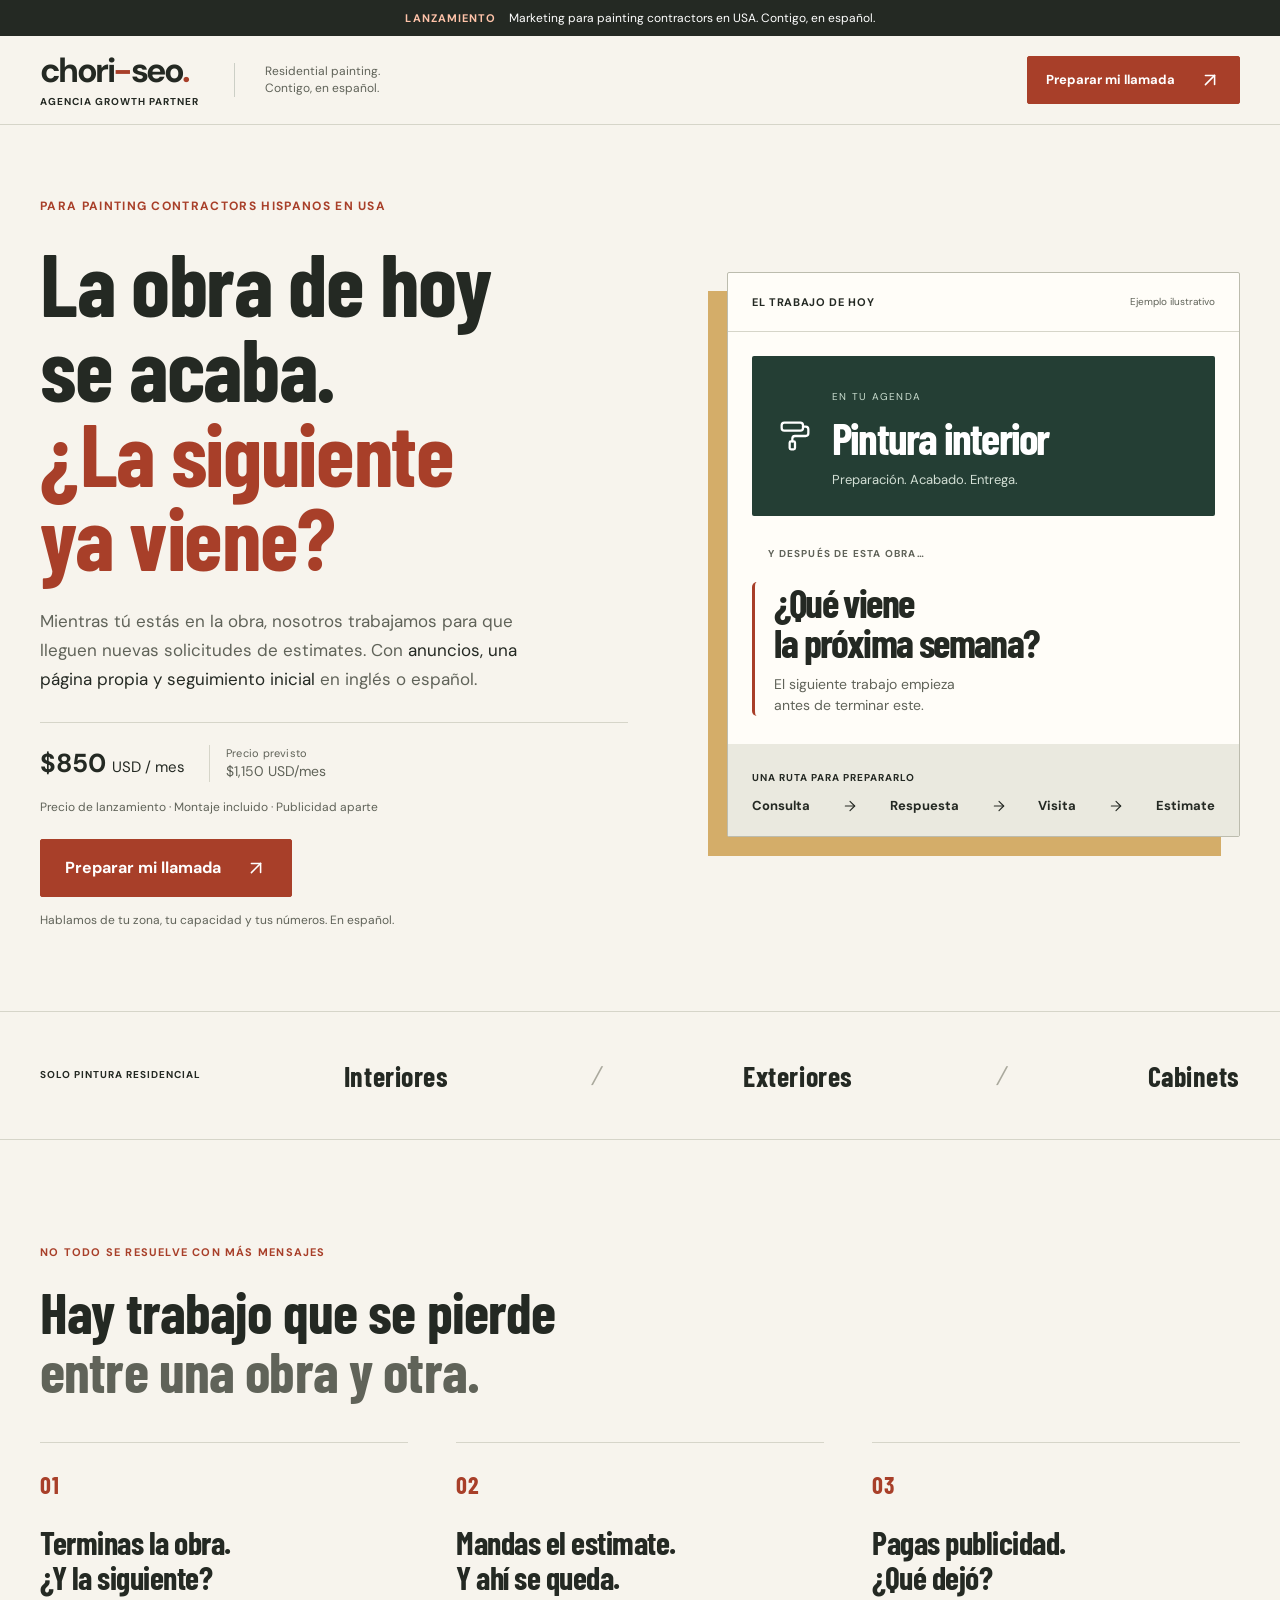
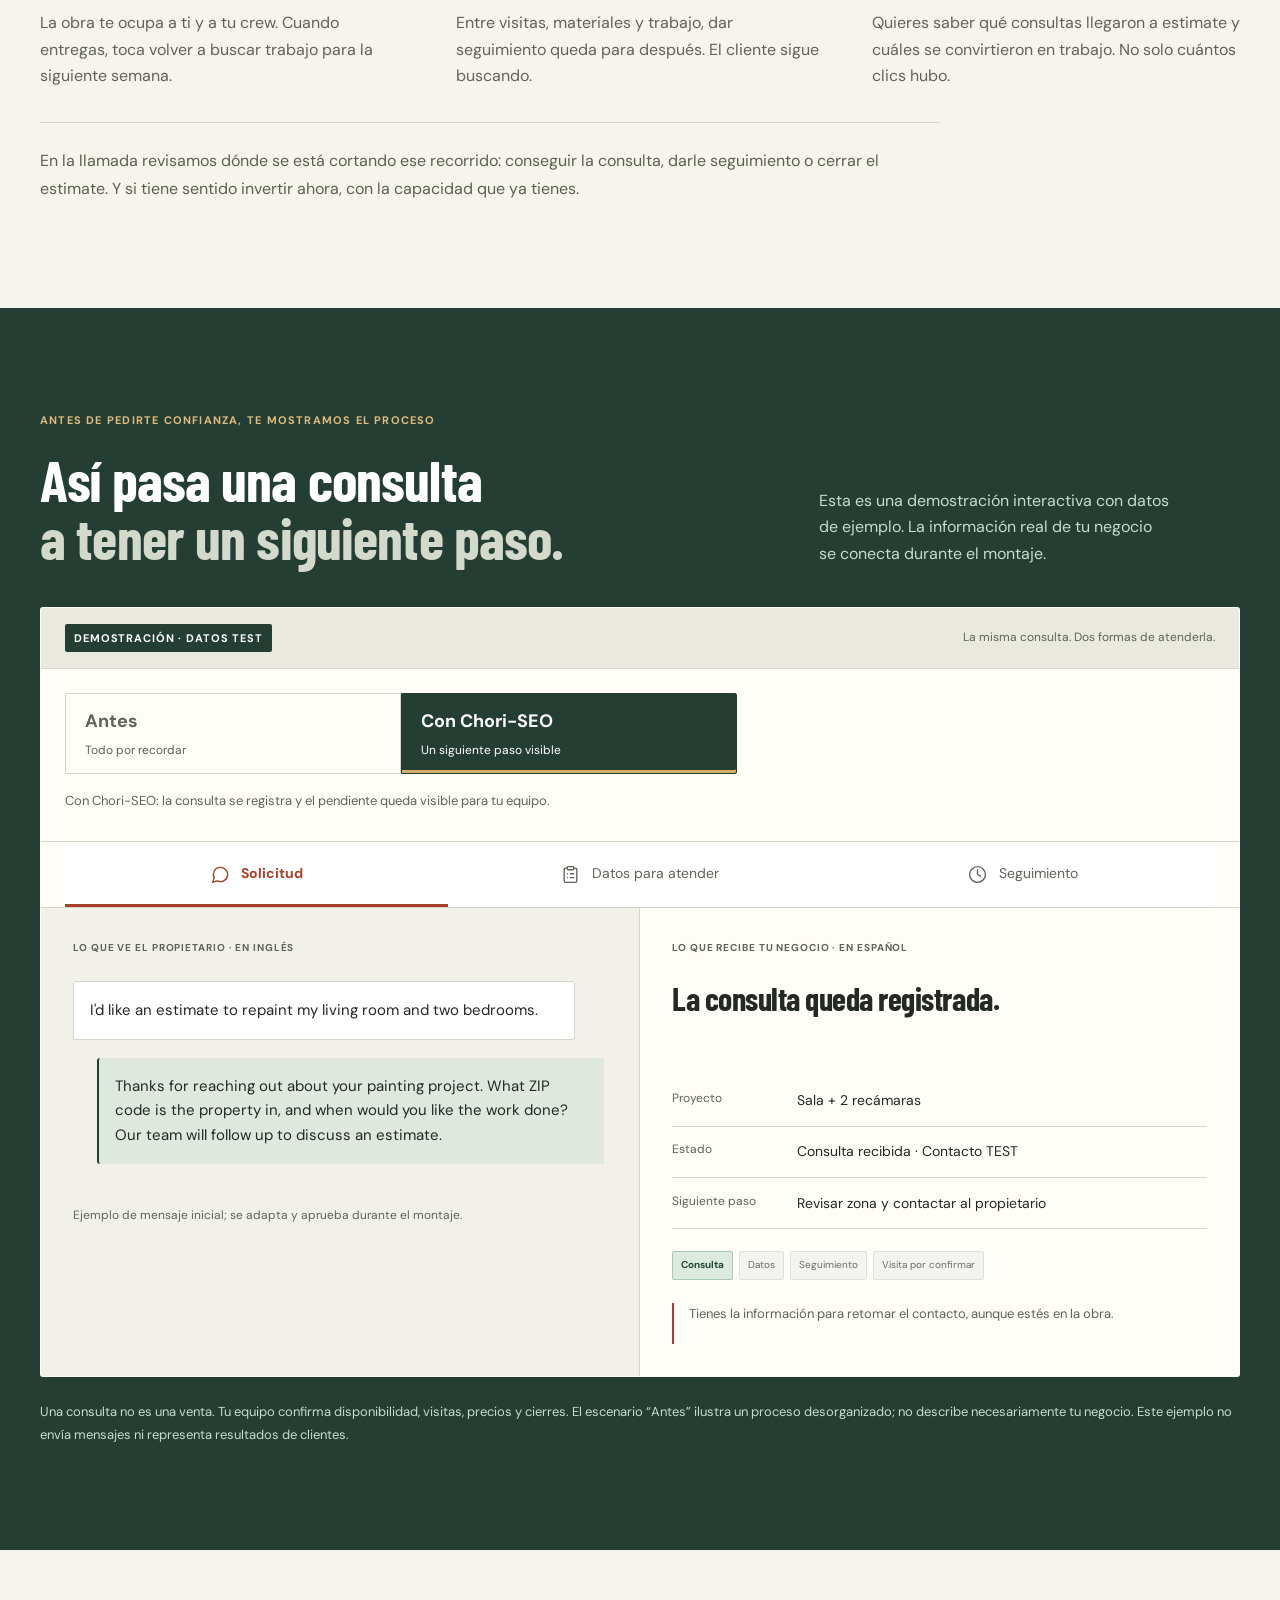
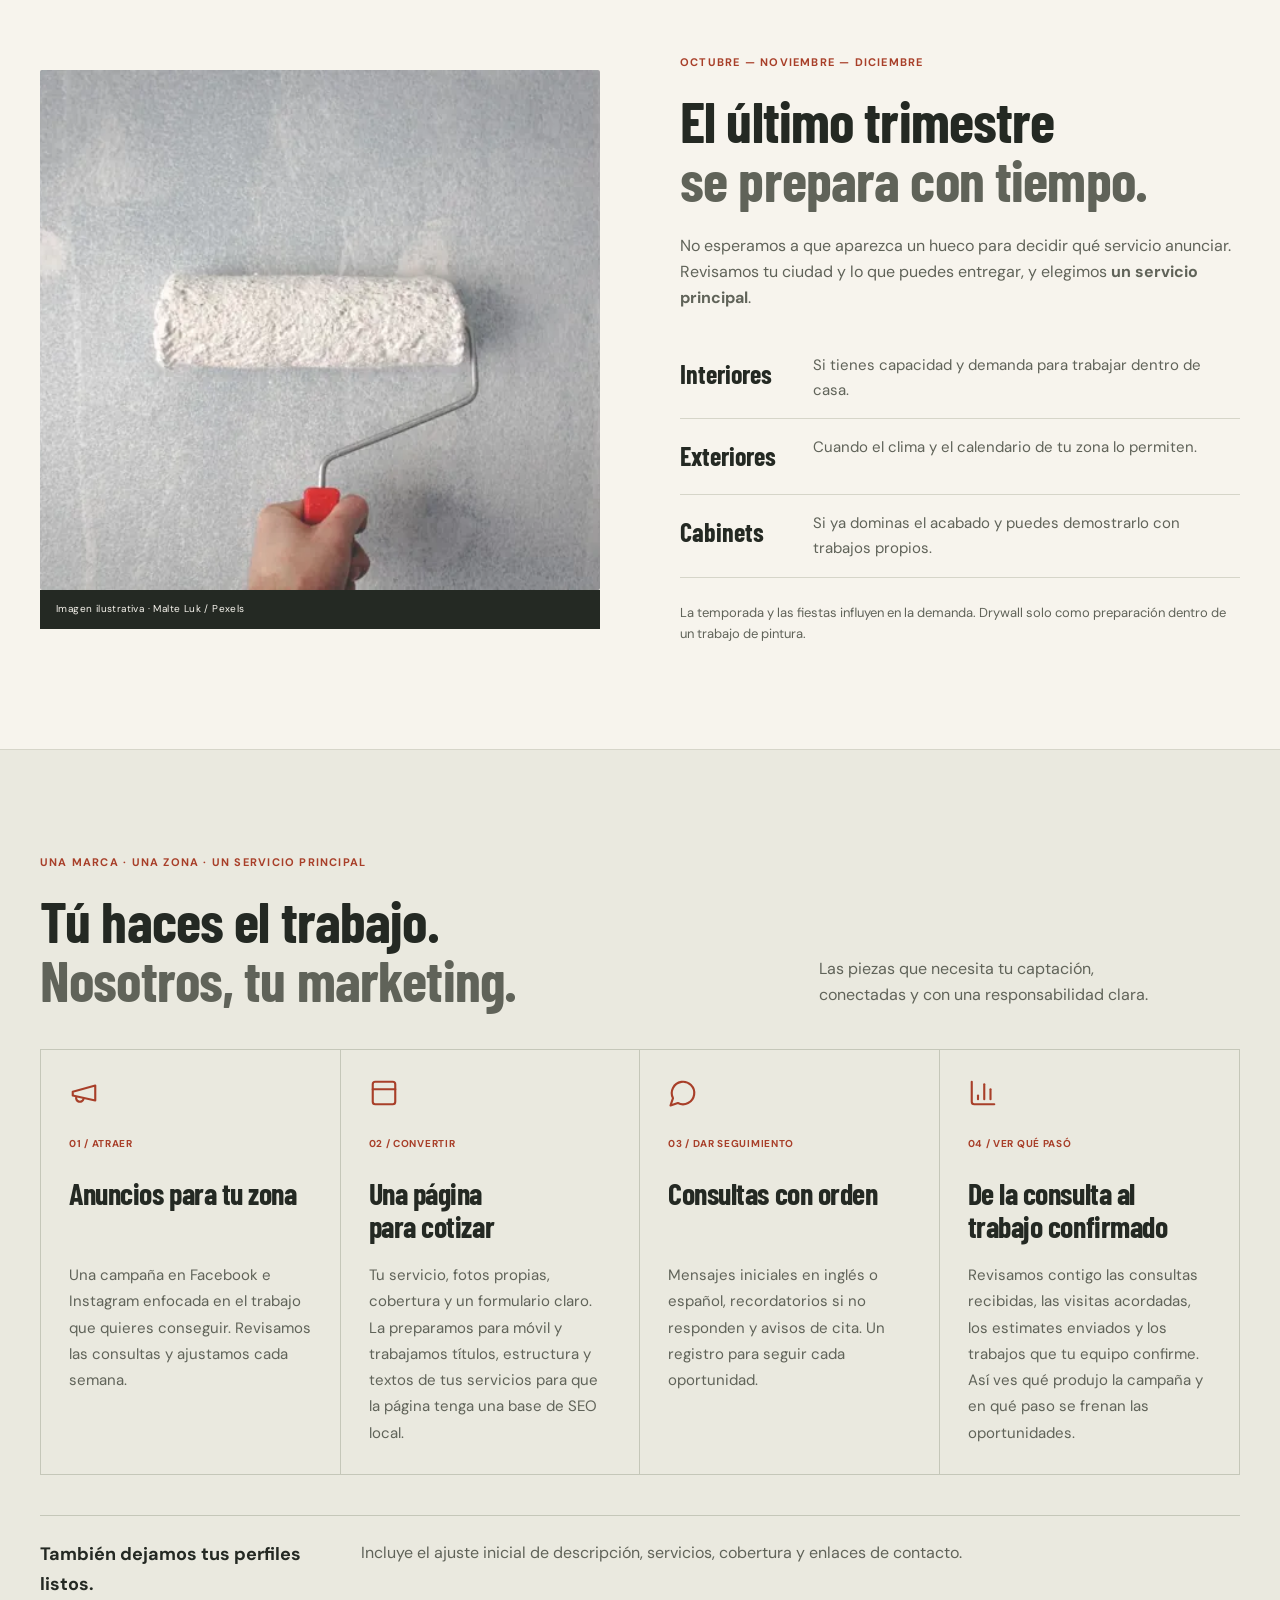
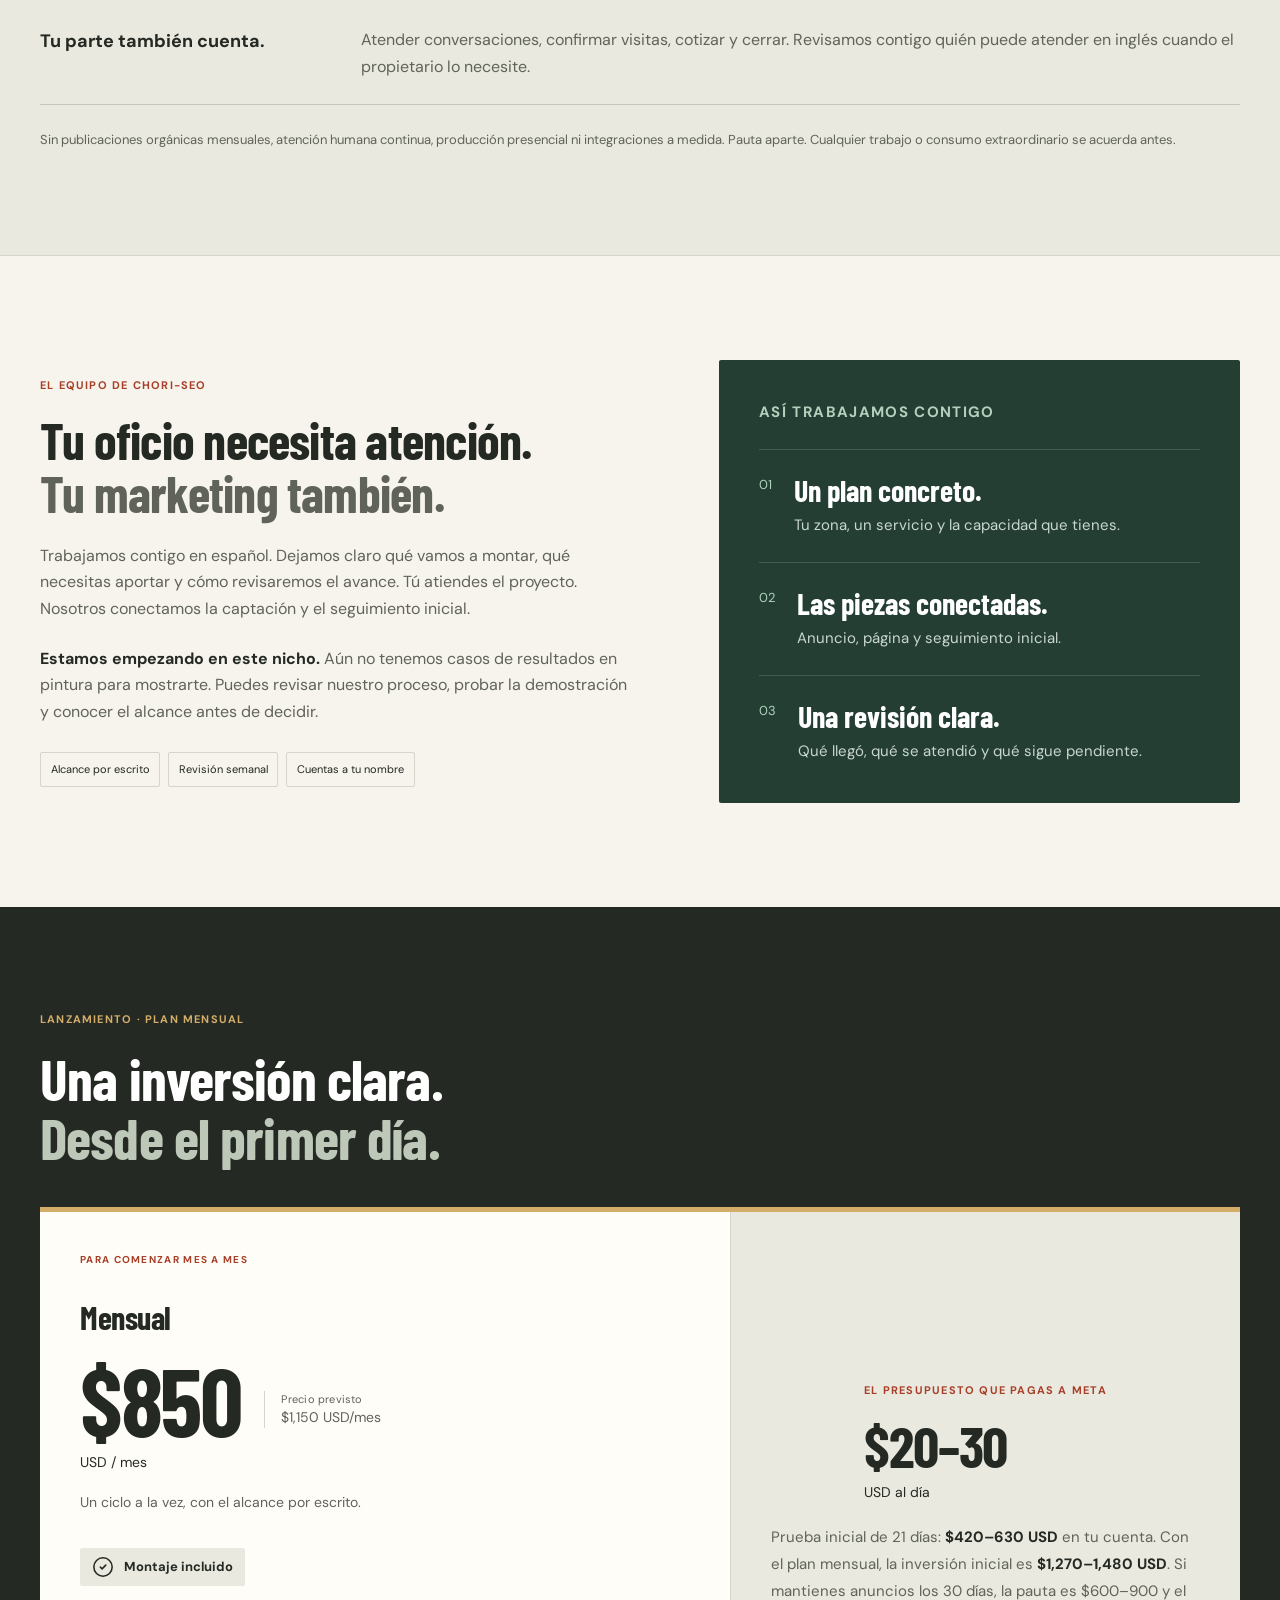
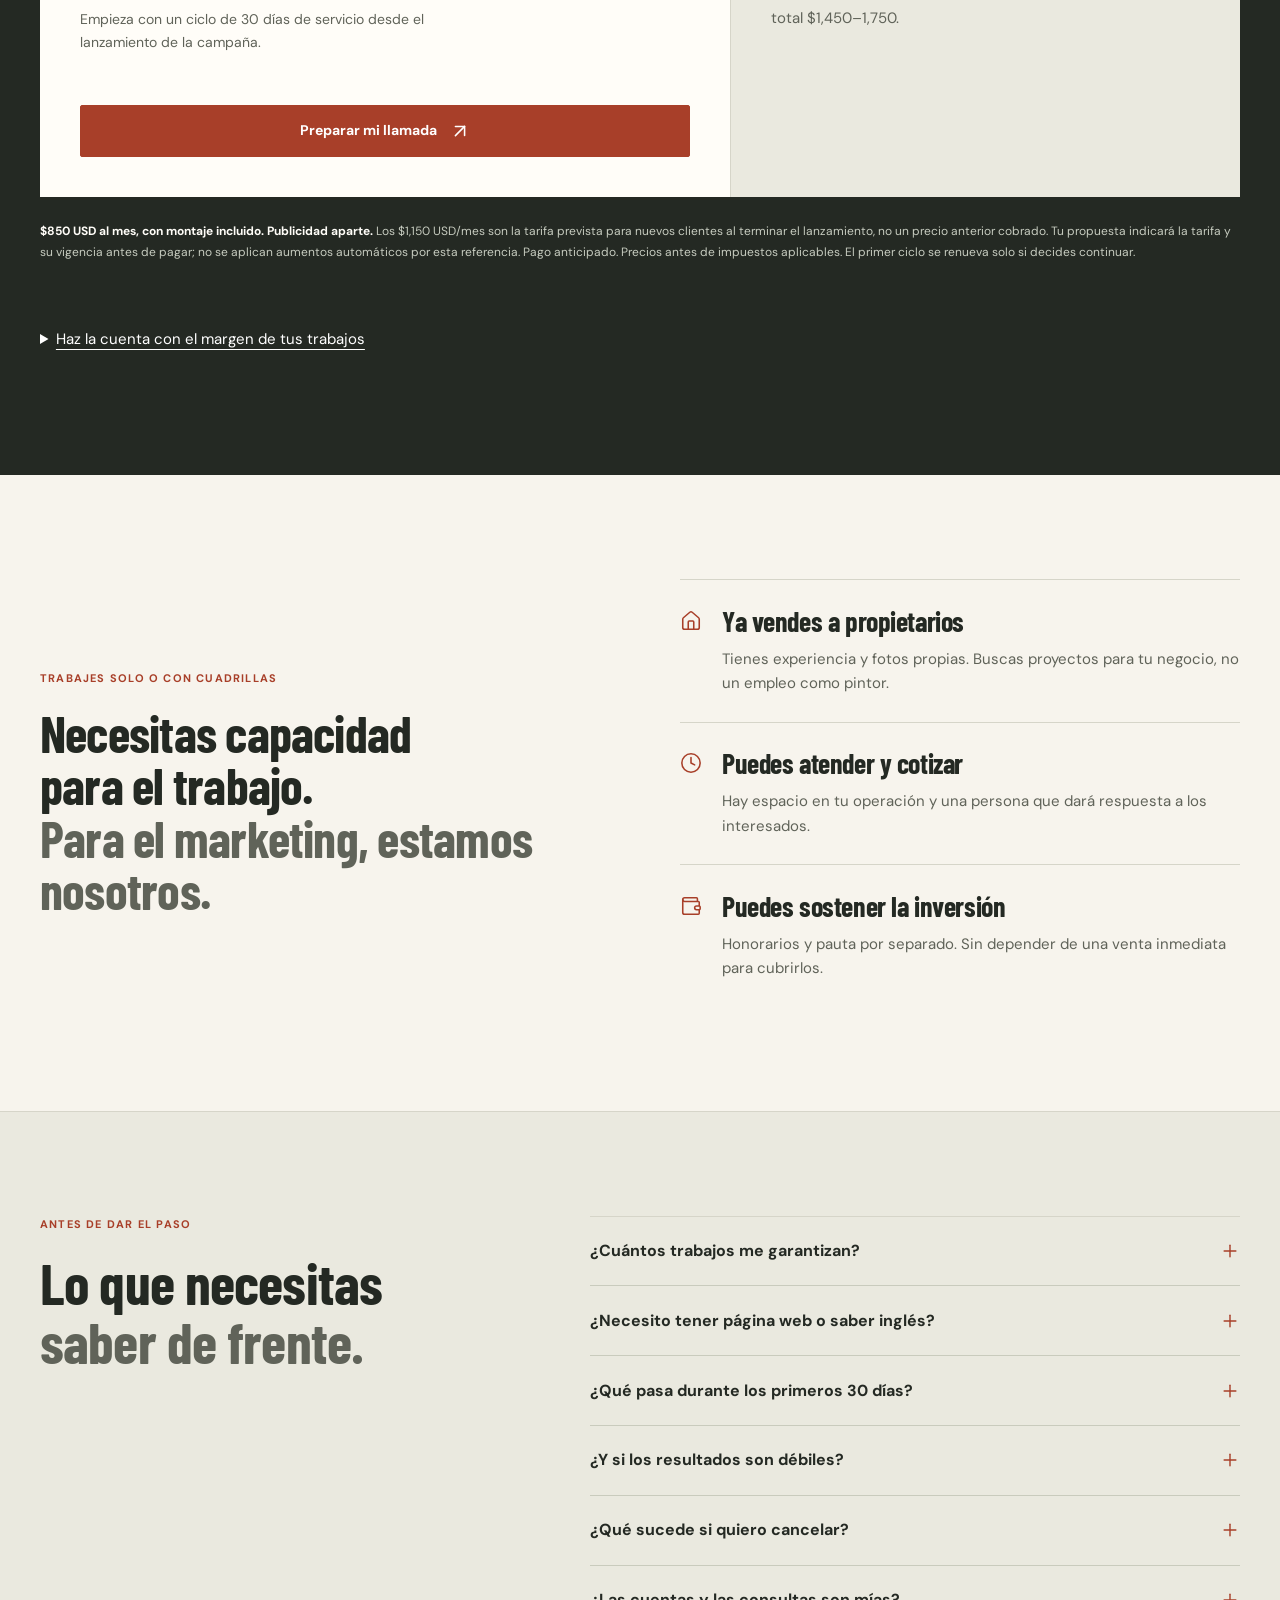
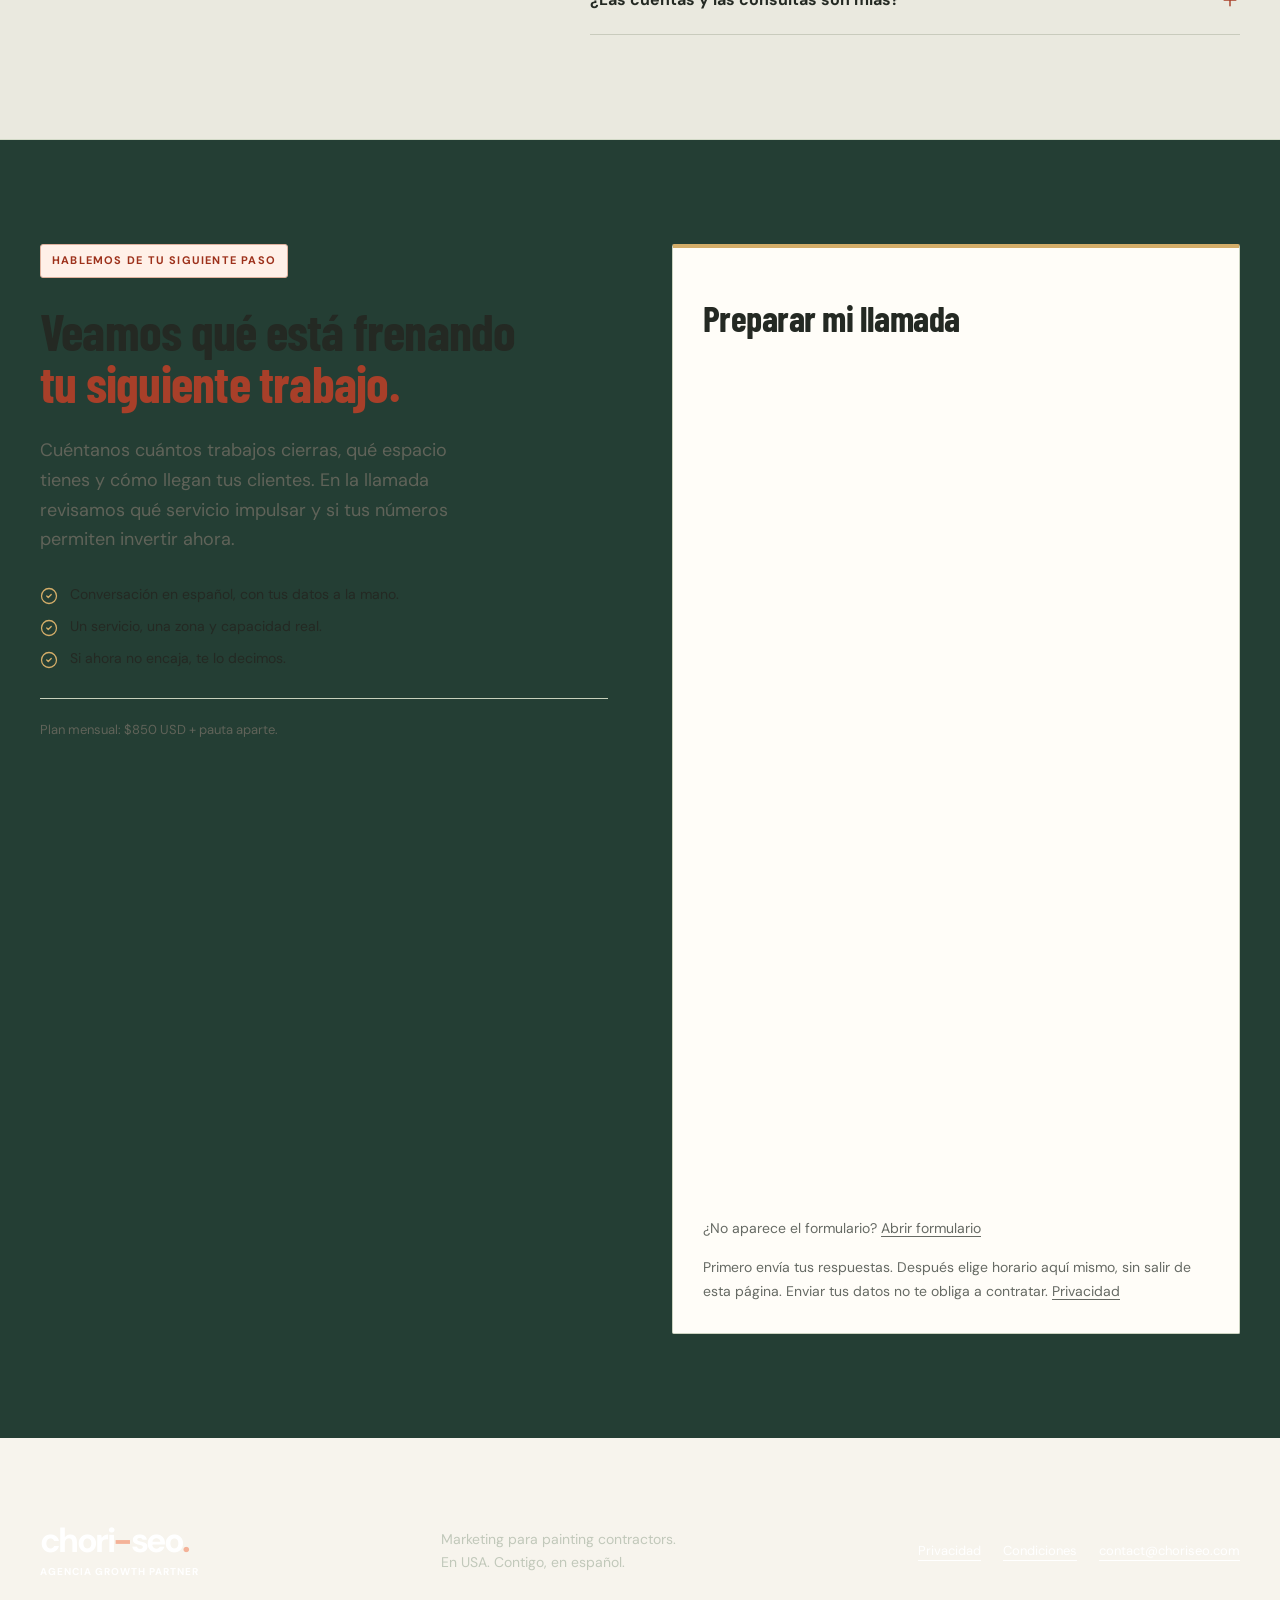
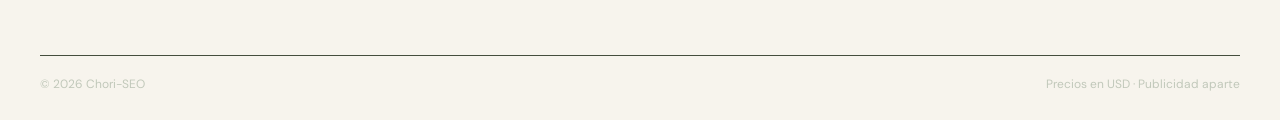
==== commit cc3c2f2a: "Correct inline Lucide SVG markup and preload local typefaces" ====
--- a/index.html
+++ b/index.html
@@ -10,397 +10,61 @@
 <meta property="og:type" content="website"><meta property="og:locale" content="es_MX"><meta property="og:title" content="La obra de hoy se acaba. ¿La siguiente ya viene? | Chori-SEO"><meta property="og:description" content="Marketing para painting contractors en USA. Una página, anuncios y seguimiento. $850 USD/mes + pauta aparte. Montaje incluido."><meta property="og:url" content="https://oficio-growth.fabriziocondes07.chatgpt.site/">
 <script src="/contact-config.js" defer></script><script src="/app.js" defer></script><script src="/funnel.js" defer></script>
 <script type="application/ld+json">{"@context":"https://schema.org","@graph":[{"@type":"Organization","@id":"https://oficio-growth.fabriziocondes07.chatgpt.site/#organization","name":"Chori-SEO","description":"Agencia Growth Partner enfocada en marketing para negocios de pintura residencial de dueños hispanos en Estados Unidos.","url":"https://oficio-growth.fabriziocondes07.chatgpt.site/","areaServed":"US"},{"@type":"WebSite","@id":"https://oficio-growth.fabriziocondes07.chatgpt.site/#website","name":"Chori-SEO — Agencia Growth Partner","url":"https://oficio-growth.fabriziocondes07.chatgpt.site/","inLanguage":"es"}]}</script>
-<meta property="og:image" content="https://oficio-growth.fabriziocondes07.chatgpt.site/og.png"><meta property="og:image:width" content="1730"><meta property="og:image:height" content="909"><meta property="og:image:type" content="image/png"><meta property="og:image:alt" content="Chori-SEO. Marketing para painting contractors en USA. Anuncios, página y seguimiento."><meta name="twitter:card" content="summary_large_image"><meta name="twitter:image" content="https://oficio-growth.fabriziocondes07.chatgpt.site/og.png"><link rel="stylesheet" href="/polish.css"></head>
+<meta property="og:image" content="https://oficio-growth.fabriziocondes07.chatgpt.site/og.png"><meta property="og:image:width" content="1730"><meta property="og:image:height" content="909"><meta property="og:image:type" content="image/png"><meta property="og:image:alt" content="Chori-SEO. Marketing para painting contractors en USA. Anuncios, página y seguimiento."><meta name="twitter:card" content="summary_large_image"><meta name="twitter:image" content="https://oficio-growth.fabriziocondes07.chatgpt.site/og.png"><link rel="preload" href="/assets/barlow-condensed-bold.woff" as="font" type="font/woff" crossorigin><link rel="preload" href="/assets/dm-sans-regular.woff" as="font" type="font/woff" crossorigin><link rel="stylesheet" href="/polish.css"></head>
 <body>
 <a class="skip" href="#contenido">Ir al contenido</a>
 <div class="launch-bar"><span class="launch-pill">LANZAMIENTO</span><span>Marketing para painting contractors en USA. Contigo, en español.</span></div>
-<header class="site-header"><div class="wrap header-row"><a class="brand" href="/" aria-label="Chori-SEO, inicio">chori<span class="brand-hyphen">-</span>seo<span class="brand-dot">.</span><small>AGENCIA GROWTH PARTNER</small></a><span class="header-specialty">Residential painting.<br>Contigo, en español.</span><a class="button button-small" href="#evaluar">Preparar mi llamada <svg class="icon" viewBox="0 0 24 24" width="24" height="24" aria-hidden="true" focusable="false"><svg
-  class="lucide lucide-arrow-up-right"
-  xmlns="http://www.w3.org/2000/svg"
-  width="24"
-  height="24"
-  viewBox="0 0 24 24"
-  fill="none"
-  stroke="currentColor"
-  stroke-width="2"
-  stroke-linecap="round"
-  stroke-linejoin="round"
->
-  <path d="M7 7h10v10" />
+<header class="site-header"><div class="wrap header-row"><a class="brand" href="/" aria-label="Chori-SEO, inicio">chori<span class="brand-hyphen">-</span>seo<span class="brand-dot">.</span><small>AGENCIA GROWTH PARTNER</small></a><span class="header-specialty">Residential painting.<br>Contigo, en español.</span><a class="button button-small" href="#evaluar">Preparar mi llamada <svg class="icon" viewBox="0 0 24 24" width="24" height="24" aria-hidden="true" focusable="false"><path d="M7 7h10v10" />
   <path d="M7 17 17 7" /></svg></a></div></header>
 <main id="contenido">
 <section class="hero wrap">
-<div class="hero-copy"><p class="eyebrow">PARA PAINTING CONTRACTORS HISPANOS EN USA</p><h1>La obra de hoy<br>se acaba.<br><span>¿La siguiente<br>ya viene?</span></h1><p class="hero-description">Mientras tú estás en la obra, nosotros trabajamos para que lleguen nuevas solicitudes de estimates. Con <strong>anuncios, una página propia y seguimiento inicial</strong> en inglés o español.</p><div class="hero-price"><div class="launch-price-row"><strong>$850 <small>USD / mes</small></strong><span class="planned-price">Precio previsto<span class="future-price">$1,150 USD/mes</span></span></div><span>Precio de lanzamiento · Montaje incluido · Publicidad aparte</span></div><a class="button" href="#evaluar">Preparar mi llamada <svg class="icon" viewBox="0 0 24 24" width="24" height="24" aria-hidden="true" focusable="false"><svg
-  class="lucide lucide-arrow-up-right"
-  xmlns="http://www.w3.org/2000/svg"
-  width="24"
-  height="24"
-  viewBox="0 0 24 24"
-  fill="none"
-  stroke="currentColor"
-  stroke-width="2"
-  stroke-linecap="round"
-  stroke-linejoin="round"
->
-  <path d="M7 7h10v10" />
+<div class="hero-copy"><p class="eyebrow">PARA PAINTING CONTRACTORS HISPANOS EN USA</p><h1>La obra de hoy<br>se acaba.<br><span>¿La siguiente<br>ya viene?</span></h1><p class="hero-description">Mientras tú estás en la obra, nosotros trabajamos para que lleguen nuevas solicitudes de estimates. Con <strong>anuncios, una página propia y seguimiento inicial</strong> en inglés o español.</p><div class="hero-price"><div class="launch-price-row"><strong>$850 <small>USD / mes</small></strong><span class="planned-price">Precio previsto<span class="future-price">$1,150 USD/mes</span></span></div><span>Precio de lanzamiento · Montaje incluido · Publicidad aparte</span></div><a class="button" href="#evaluar">Preparar mi llamada <svg class="icon" viewBox="0 0 24 24" width="24" height="24" aria-hidden="true" focusable="false"><path d="M7 7h10v10" />
   <path d="M7 17 17 7" /></svg></a><p class="micro">Hablamos de tu zona, tu capacidad y tus números. En español.</p></div>
-<div class="hero-visual"><div class="agenda"><div class="agenda-head"><span>EL TRABAJO DE HOY</span><span class="example-label">Ejemplo ilustrativo</span></div><div class="work-card"><span class="work-icon"><svg class="icon" viewBox="0 0 24 24" width="24" height="24" aria-hidden="true" focusable="false"><svg
-  class="lucide lucide-paint-roller"
-  xmlns="http://www.w3.org/2000/svg"
-  width="24"
-  height="24"
-  viewBox="0 0 24 24"
-  fill="none"
-  stroke="currentColor"
-  stroke-width="2"
-  stroke-linecap="round"
-  stroke-linejoin="round"
->
-  <rect width="16" height="6" x="2" y="2" rx="2" />
+<div class="hero-visual"><div class="agenda"><div class="agenda-head"><span>EL TRABAJO DE HOY</span><span class="example-label">Ejemplo ilustrativo</span></div><div class="work-card"><span class="work-icon"><svg class="icon" viewBox="0 0 24 24" width="24" height="24" aria-hidden="true" focusable="false"><rect width="16" height="6" x="2" y="2" rx="2" />
   <path d="M10 16v-2a2 2 0 0 1 2-2h8a2 2 0 0 0 2-2V7a2 2 0 0 0-2-2h-2" />
-  <rect width="4" height="6" x="8" y="16" rx="1" /></svg></span><div><span>EN TU AGENDA</span><h2>Pintura interior</h2><p>Preparación. Acabado. Entrega.</p></div></div><div class="agenda-divider"><span>Y DESPUÉS DE ESTA OBRA…</span></div><div class="next-job"><span class="question-mark" aria-hidden="true">?</span><h3>¿Qué viene<br>la próxima semana?</h3><p>El siguiente trabajo empieza<br>antes de terminar este.</p></div><div class="agenda-bottom"><span>UNA RUTA PARA PREPARARLO</span><p>Consulta <svg class="icon" viewBox="0 0 24 24" width="24" height="24" aria-hidden="true" focusable="false"><svg
-  class="lucide lucide-arrow-right"
-  xmlns="http://www.w3.org/2000/svg"
-  width="24"
-  height="24"
-  viewBox="0 0 24 24"
-  fill="none"
-  stroke="currentColor"
-  stroke-width="2"
-  stroke-linecap="round"
-  stroke-linejoin="round"
->
-  <path d="M5 12h14" />
-  <path d="m12 5 7 7-7 7" /></svg> Respuesta <svg class="icon" viewBox="0 0 24 24" width="24" height="24" aria-hidden="true" focusable="false"><svg
-  class="lucide lucide-arrow-right"
-  xmlns="http://www.w3.org/2000/svg"
-  width="24"
-  height="24"
-  viewBox="0 0 24 24"
-  fill="none"
-  stroke="currentColor"
-  stroke-width="2"
-  stroke-linecap="round"
-  stroke-linejoin="round"
->
-  <path d="M5 12h14" />
-  <path d="m12 5 7 7-7 7" /></svg> Visita <svg class="icon" viewBox="0 0 24 24" width="24" height="24" aria-hidden="true" focusable="false"><svg
-  class="lucide lucide-arrow-right"
-  xmlns="http://www.w3.org/2000/svg"
-  width="24"
-  height="24"
-  viewBox="0 0 24 24"
-  fill="none"
-  stroke="currentColor"
-  stroke-width="2"
-  stroke-linecap="round"
-  stroke-linejoin="round"
->
-  <path d="M5 12h14" />
+  <rect width="4" height="6" x="8" y="16" rx="1" /></svg></span><div><span>EN TU AGENDA</span><h2>Pintura interior</h2><p>Preparación. Acabado. Entrega.</p></div></div><div class="agenda-divider"><span>Y DESPUÉS DE ESTA OBRA…</span></div><div class="next-job"><span class="question-mark" aria-hidden="true">?</span><h3>¿Qué viene<br>la próxima semana?</h3><p>El siguiente trabajo empieza<br>antes de terminar este.</p></div><div class="agenda-bottom"><span>UNA RUTA PARA PREPARARLO</span><p>Consulta <svg class="icon" viewBox="0 0 24 24" width="24" height="24" aria-hidden="true" focusable="false"><path d="M5 12h14" />
+  <path d="m12 5 7 7-7 7" /></svg> Respuesta <svg class="icon" viewBox="0 0 24 24" width="24" height="24" aria-hidden="true" focusable="false"><path d="M5 12h14" />
+  <path d="m12 5 7 7-7 7" /></svg> Visita <svg class="icon" viewBox="0 0 24 24" width="24" height="24" aria-hidden="true" focusable="false"><path d="M5 12h14" />
   <path d="m12 5 7 7-7 7" /></svg> Estimate</p></div></div></div>
 </section>
 <div class="trade-strip"><div class="wrap"><span>SOLO PINTURA RESIDENCIAL</span><strong>Interiores</strong><i aria-hidden="true">/</i><strong>Exteriores</strong><i aria-hidden="true">/</i><strong>Cabinets</strong></div></div>
 <section class="section wrap problem-section"><div class="section-intro"><p class="eyebrow">NO TODO SE RESUELVE CON MÁS MENSAJES</p><h2>Hay trabajo que se pierde<br><span>entre una obra y otra.</span></h2></div><div class="problem-grid"><article><span class="index">01</span><h3>Terminas la obra.<br>¿Y la siguiente?</h3><p>La obra te ocupa a ti y a tu crew. Cuando entregas, toca volver a buscar trabajo para la siguiente semana.</p></article><article><span class="index">02</span><h3>Mandas el estimate.<br>Y ahí se queda.</h3><p>Entre visitas, materiales y trabajo, dar seguimiento queda para después. El cliente sigue buscando.</p></article><article><span class="index">03</span><h3>Pagas publicidad.<br>¿Qué dejó?</h3><p>Quieres saber qué consultas llegaron a estimate y cuáles se convirtieron en trabajo. No solo cuántos clics hubo.</p></article></div><p class="problem-bridge">En la llamada revisamos dónde se está cortando ese recorrido: conseguir la consulta, darle seguimiento o cerrar el estimate. Y si tiene sentido invertir ahora, con la capacidad que ya tienes.</p></section>
-<section class="demo-section section" id="como-funciona"><div class="wrap"><div class="section-head"><div><p class="eyebrow">ANTES DE PEDIRTE CONFIANZA, TE MOSTRAMOS EL PROCESO</p><h2>Así pasa una consulta<br><span>a tener un siguiente paso.</span></h2></div><p>Esta es una demostración interactiva con datos de ejemplo. La información real de tu negocio se conecta durante el montaje.</p></div><div class="demo-shell"><div class="demo-toolbar"><span class="test-badge">DEMOSTRACIÓN · DATOS TEST</span><span>La misma consulta. Dos formas de atenderla.</span></div><div class="demo-mode" role="group" aria-label="Comparar antes y después"><button type="button" data-mode="before" aria-pressed="false">Antes <span>Todo por recordar</span></button><button type="button" data-mode="after" class="active" aria-pressed="true">Con Chori-SEO <span>Un siguiente paso visible</span></button></div><p class="demo-context" id="demo-context">Con Chori-SEO: la consulta se registra y el pendiente queda visible para tu equipo.</p><div class="process-tabs" role="group" aria-label="Pasos del seguimiento"><button class="active" type="button" data-stage="solicitud" aria-pressed="true"><svg class="icon" viewBox="0 0 24 24" width="24" height="24" aria-hidden="true" focusable="false"><svg
-  class="lucide lucide-message-circle"
-  xmlns="http://www.w3.org/2000/svg"
-  width="24"
-  height="24"
-  viewBox="0 0 24 24"
-  fill="none"
-  stroke="currentColor"
-  stroke-width="2"
-  stroke-linecap="round"
-  stroke-linejoin="round"
->
-  <path d="M7.9 20A9 9 0 1 0 4 16.1L2 22Z" /></svg> Solicitud</button><button type="button" data-stage="filtro" aria-pressed="false"><svg class="icon" viewBox="0 0 24 24" width="24" height="24" aria-hidden="true" focusable="false"><svg
-  class="lucide lucide-clipboard-list"
-  xmlns="http://www.w3.org/2000/svg"
-  width="24"
-  height="24"
-  viewBox="0 0 24 24"
-  fill="none"
-  stroke="currentColor"
-  stroke-width="2"
-  stroke-linecap="round"
-  stroke-linejoin="round"
->
-  <rect width="8" height="4" x="8" y="2" rx="1" ry="1" />
+<section class="demo-section section" id="como-funciona"><div class="wrap"><div class="section-head"><div><p class="eyebrow">ANTES DE PEDIRTE CONFIANZA, TE MOSTRAMOS EL PROCESO</p><h2>Así pasa una consulta<br><span>a tener un siguiente paso.</span></h2></div><p>Esta es una demostración interactiva con datos de ejemplo. La información real de tu negocio se conecta durante el montaje.</p></div><div class="demo-shell"><div class="demo-toolbar"><span class="test-badge">DEMOSTRACIÓN · DATOS TEST</span><span>La misma consulta. Dos formas de atenderla.</span></div><div class="demo-mode" role="group" aria-label="Comparar antes y después"><button type="button" data-mode="before" aria-pressed="false">Antes <span>Todo por recordar</span></button><button type="button" data-mode="after" class="active" aria-pressed="true">Con Chori-SEO <span>Un siguiente paso visible</span></button></div><p class="demo-context" id="demo-context">Con Chori-SEO: la consulta se registra y el pendiente queda visible para tu equipo.</p><div class="process-tabs" role="group" aria-label="Pasos del seguimiento"><button class="active" type="button" data-stage="solicitud" aria-pressed="true"><svg class="icon" viewBox="0 0 24 24" width="24" height="24" aria-hidden="true" focusable="false"><path d="M7.9 20A9 9 0 1 0 4 16.1L2 22Z" /></svg> Solicitud</button><button type="button" data-stage="filtro" aria-pressed="false"><svg class="icon" viewBox="0 0 24 24" width="24" height="24" aria-hidden="true" focusable="false"><rect width="8" height="4" x="8" y="2" rx="1" ry="1" />
   <path d="M16 4h2a2 2 0 0 1 2 2v14a2 2 0 0 1-2 2H6a2 2 0 0 1-2-2V6a2 2 0 0 1 2-2h2" />
   <path d="M12 11h4" />
   <path d="M12 16h4" />
   <path d="M8 11h.01" />
-  <path d="M8 16h.01" /></svg> Datos para atender</button><button type="button" data-stage="seguimiento" aria-pressed="false"><svg class="icon" viewBox="0 0 24 24" width="24" height="24" aria-hidden="true" focusable="false"><svg
-  class="lucide lucide-clock"
-  xmlns="http://www.w3.org/2000/svg"
-  width="24"
-  height="24"
-  viewBox="0 0 24 24"
-  fill="none"
-  stroke="currentColor"
-  stroke-width="2"
-  stroke-linecap="round"
-  stroke-linejoin="round"
->
-  <circle cx="12" cy="12" r="10" />
+  <path d="M8 16h.01" /></svg> Datos para atender</button><button type="button" data-stage="seguimiento" aria-pressed="false"><svg class="icon" viewBox="0 0 24 24" width="24" height="24" aria-hidden="true" focusable="false"><circle cx="12" cy="12" r="10" />
   <polyline points="12 6 12 12 16 14" /></svg> Seguimiento</button></div><div class="demo-panels"><div class="conversation"><p class="panel-eyebrow">LO QUE VE EL PROPIETARIO · EN INGLÉS</p><div class="bubbles" aria-live="polite"><p class="bubble customer" id="customer-message" lang="en">I'd like an estimate to repaint my living room and two bedrooms.</p><p class="bubble business" id="business-message" lang="en">Thanks for reaching out about your painting project. What ZIP code is the property in, and when would you like the work done? Our team will follow up to discuss an estimate.</p></div><span class="demo-small" id="demo-message-note">Ejemplo de mensaje inicial; se adapta y aprueba durante el montaje.</span></div><div class="owner-panel" aria-live="polite"><p class="panel-eyebrow">LO QUE RECIBE TU NEGOCIO · EN ESPAÑOL</p><h3 id="owner-title">La consulta queda registrada.</h3><dl><div><dt>Proyecto</dt><dd id="service-result">Sala + 2 recámaras</dd></div><div><dt>Estado</dt><dd id="status-result">Consulta recibida · Contacto TEST</dd></div><div><dt>Siguiente paso</dt><dd id="next-result">Revisar zona y contactar al propietario</dd></div></dl><div class="opportunity-track" aria-label="Estado ilustrativo de la oportunidad"><span class="current" data-track="solicitud">Consulta</span><span data-track="filtro">Datos</span><span data-track="seguimiento">Seguimiento</span><span>Visita por confirmar</span></div><p class="owner-note" id="owner-note">Tienes la información para retomar el contacto, aunque estés en la obra.</p></div></div></div><p class="section-footnote">Una consulta no es una venta. Tu equipo confirma disponibilidad, visitas, precios y cierres. El escenario “Antes” ilustra un proceso desorganizado; no describe necesariamente tu negocio. Este ejemplo no envía mensajes ni representa resultados de clientes.</p></div></section>
 <section class="section wrap season-section"><figure class="season-photo"><img src="/assets/painting-roller-1200.webp" srcset="/assets/painting-roller-640.webp 640w, /assets/painting-roller-1200.webp 1200w" sizes="(max-width:750px) calc(100vw - 40px), 560px" decoding="async" alt="Mano aplicando pintura con rodillo en una pared interior" width="1800" height="1200" loading="lazy"><figcaption>Imagen ilustrativa · Malte Luk / Pexels</figcaption></figure><div><p class="eyebrow">OCTUBRE — NOVIEMBRE — DICIEMBRE</p><h2>El último trimestre<br><span>se prepara con tiempo.</span></h2><p>No esperamos a que aparezca un hueco para decidir qué servicio anunciar. Revisamos tu ciudad y lo que puedes entregar, y elegimos <strong>un servicio principal</strong>.</p><ul class="service-options"><li><strong>Interiores</strong><span>Si tienes capacidad y demanda para trabajar dentro de casa.</span></li><li><strong>Exteriores</strong><span>Cuando el clima y el calendario de tu zona lo permiten.</span></li><li><strong>Cabinets</strong><span>Si ya dominas el acabado y puedes demostrarlo con trabajos propios.</span></li></ul><p class="micro">La temporada y las fiestas influyen en la demanda. Drywall solo como preparación dentro de un trabajo de pintura.</p></div></section>
-<section class="section scope-section" id="incluye"><div class="wrap"><div class="section-head"><div><p class="eyebrow">UNA MARCA · UNA ZONA · UN SERVICIO PRINCIPAL</p><h2>Tú haces el trabajo.<br><span>Nosotros, tu marketing.</span></h2></div><p>Las piezas que necesita tu captación, conectadas y con una responsabilidad clara.</p></div><div class="scope-grid"><article><svg class="icon" viewBox="0 0 24 24" width="24" height="24" aria-hidden="true" focusable="false"><svg
-  class="lucide lucide-megaphone"
-  xmlns="http://www.w3.org/2000/svg"
-  width="24"
-  height="24"
-  viewBox="0 0 24 24"
-  fill="none"
-  stroke="currentColor"
-  stroke-width="2"
-  stroke-linecap="round"
-  stroke-linejoin="round"
->
-  <path d="m3 11 18-5v12L3 14v-3z" />
-  <path d="M11.6 16.8a3 3 0 1 1-5.8-1.6" /></svg><span class="index">01 / ATRAER</span><h3>Anuncios para tu zona</h3><p>Una campaña en Facebook e Instagram enfocada en el trabajo que quieres conseguir. Revisamos las consultas y ajustamos cada semana.</p></article><article><svg class="icon" viewBox="0 0 24 24" width="24" height="24" aria-hidden="true" focusable="false"><svg
-  class="lucide lucide-panel-top"
-  xmlns="http://www.w3.org/2000/svg"
-  width="24"
-  height="24"
-  viewBox="0 0 24 24"
-  fill="none"
-  stroke="currentColor"
-  stroke-width="2"
-  stroke-linecap="round"
-  stroke-linejoin="round"
->
-  <rect width="18" height="18" x="3" y="3" rx="2" />
-  <path d="M3 9h18" /></svg><span class="index">02 / CONVERTIR</span><h3>Una página para cotizar</h3><p>Tu servicio, fotos propias, cobertura y un formulario claro. La preparamos para móvil y trabajamos títulos, estructura y textos de tus servicios para que la página tenga una base de SEO local.</p></article><article><svg class="icon" viewBox="0 0 24 24" width="24" height="24" aria-hidden="true" focusable="false"><svg
-  class="lucide lucide-message-circle"
-  xmlns="http://www.w3.org/2000/svg"
-  width="24"
-  height="24"
-  viewBox="0 0 24 24"
-  fill="none"
-  stroke="currentColor"
-  stroke-width="2"
-  stroke-linecap="round"
-  stroke-linejoin="round"
->
-  <path d="M7.9 20A9 9 0 1 0 4 16.1L2 22Z" /></svg><span class="index">03 / DAR SEGUIMIENTO</span><h3>Consultas con orden</h3><p>Mensajes iniciales en inglés o español, recordatorios si no responden y avisos de cita. Un registro para seguir cada oportunidad.</p></article><article><svg class="icon" viewBox="0 0 24 24" width="24" height="24" aria-hidden="true" focusable="false"><svg
-  class="lucide lucide-chart-column"
-  xmlns="http://www.w3.org/2000/svg"
-  width="24"
-  height="24"
-  viewBox="0 0 24 24"
-  fill="none"
-  stroke="currentColor"
-  stroke-width="2"
-  stroke-linecap="round"
-  stroke-linejoin="round"
->
-  <path d="M3 3v16a2 2 0 0 0 2 2h16" />
+<section class="section scope-section" id="incluye"><div class="wrap"><div class="section-head"><div><p class="eyebrow">UNA MARCA · UNA ZONA · UN SERVICIO PRINCIPAL</p><h2>Tú haces el trabajo.<br><span>Nosotros, tu marketing.</span></h2></div><p>Las piezas que necesita tu captación, conectadas y con una responsabilidad clara.</p></div><div class="scope-grid"><article><svg class="icon" viewBox="0 0 24 24" width="24" height="24" aria-hidden="true" focusable="false"><path d="m3 11 18-5v12L3 14v-3z" />
+  <path d="M11.6 16.8a3 3 0 1 1-5.8-1.6" /></svg><span class="index">01 / ATRAER</span><h3>Anuncios para tu zona</h3><p>Una campaña en Facebook e Instagram enfocada en el trabajo que quieres conseguir. Revisamos las consultas y ajustamos cada semana.</p></article><article><svg class="icon" viewBox="0 0 24 24" width="24" height="24" aria-hidden="true" focusable="false"><rect width="18" height="18" x="3" y="3" rx="2" />
+  <path d="M3 9h18" /></svg><span class="index">02 / CONVERTIR</span><h3>Una página para cotizar</h3><p>Tu servicio, fotos propias, cobertura y un formulario claro. La preparamos para móvil y trabajamos títulos, estructura y textos de tus servicios para que la página tenga una base de SEO local.</p></article><article><svg class="icon" viewBox="0 0 24 24" width="24" height="24" aria-hidden="true" focusable="false"><path d="M7.9 20A9 9 0 1 0 4 16.1L2 22Z" /></svg><span class="index">03 / DAR SEGUIMIENTO</span><h3>Consultas con orden</h3><p>Mensajes iniciales en inglés o español, recordatorios si no responden y avisos de cita. Un registro para seguir cada oportunidad.</p></article><article><svg class="icon" viewBox="0 0 24 24" width="24" height="24" aria-hidden="true" focusable="false"><path d="M3 3v16a2 2 0 0 0 2 2h16" />
   <path d="M18 17V9" />
   <path d="M13 17V5" />
   <path d="M8 17v-3" /></svg><span class="index">04 / VER QUÉ PASÓ</span><h3>De la consulta al trabajo confirmado</h3><p>Revisamos contigo las consultas recibidas, las visitas acordadas, los estimates enviados y los trabajos que tu equipo confirme. Así ves qué produjo la campaña y en qué paso se frenan las oportunidades.</p></article></div><div class="responsibility"><strong>También dejamos tus perfiles listos.</strong><p>Incluye el ajuste inicial de descripción, servicios, cobertura y enlaces de contacto.</p><strong>Tu parte también cuenta.</strong><p>Atender conversaciones, confirmar visitas, cotizar y cerrar. Revisamos contigo quién puede atender en inglés cuando el propietario lo necesite.</p></div><p class="section-footnote">Sin publicaciones orgánicas mensuales, atención humana continua, producción presencial ni integraciones a medida. Pauta aparte. Cualquier trabajo o consumo extraordinario se acuerda antes.</p></div></section>
 <section class="section wrap team-section"><div class="team-copy"><p class="eyebrow">EL EQUIPO DE CHORI-SEO</p><h2>Tu oficio necesita atención.<br><span>Tu marketing también.</span></h2><p>Trabajamos contigo en español. Dejamos claro qué vamos a montar, qué necesitas aportar y cómo revisaremos el avance. Tú atiendes el proyecto. Nosotros conectamos la captación y el seguimiento inicial.</p><p><strong>Estamos empezando en este nicho.</strong> Aún no tenemos casos de resultados en pintura para mostrarte. Puedes revisar nuestro proceso, probar la demostración y conocer el alcance antes de decidir.</p><div class="founder-commitments"><span>Alcance por escrito</span><span>Revisión semanal</span><span>Cuentas a tu nombre</span></div></div><div class="team-work"><p class="panel-eyebrow">ASÍ TRABAJAMOS CONTIGO</p><div><span>01</span><p><strong>Un plan concreto.</strong>Tu zona, un servicio y la capacidad que tienes.</p></div><div><span>02</span><p><strong>Las piezas conectadas.</strong>Anuncio, página y seguimiento inicial.</p></div><div><span>03</span><p><strong>Una revisión clara.</strong>Qué llegó, qué se atendió y qué sigue pendiente.</p></div></div></section>
 
-<section class="section pricing-section" id="inversion"><div class="wrap"><div class="section-head"><div><p class="eyebrow">LANZAMIENTO · PLAN MENSUAL</p><h2>Una inversión clara.<br><span>Desde el primer día.</span></h2></div></div><div class="pricing-ledger"><div class="plans"><article class="plan plan-featured"><span class="plan-topline">PARA COMENZAR MES A MES</span><h3>Mensual</h3><div class="launch-price-row"><div class="plan-price">$850<span>USD / mes</span></div><span class="planned-price">Precio previsto<span class="future-price">$1,150 USD/mes</span></span></div><p class="plan-equivalent">Un ciclo a la vez, con el alcance por escrito.</p><div class="plan-saving neutral"><svg class="icon" viewBox="0 0 24 24" width="24" height="24" aria-hidden="true" focusable="false"><svg
-  class="lucide lucide-circle-check"
-  xmlns="http://www.w3.org/2000/svg"
-  width="24"
-  height="24"
-  viewBox="0 0 24 24"
-  fill="none"
-  stroke="currentColor"
-  stroke-width="2"
-  stroke-linecap="round"
-  stroke-linejoin="round"
->
-  <circle cx="12" cy="12" r="10" />
-  <path d="m9 12 2 2 4-4" /></svg>Montaje incluido</div><p>Empieza con un ciclo de 30 días de servicio desde el lanzamiento de la campaña.</p><a class="button" href="#evaluar" data-plan="mensual">Preparar mi llamada <svg class="icon" viewBox="0 0 24 24" width="24" height="24" aria-hidden="true" focusable="false"><svg
-  class="lucide lucide-arrow-up-right"
-  xmlns="http://www.w3.org/2000/svg"
-  width="24"
-  height="24"
-  viewBox="0 0 24 24"
-  fill="none"
-  stroke="currentColor"
-  stroke-width="2"
-  stroke-linecap="round"
-  stroke-linejoin="round"
->
-  <path d="M7 7h10v10" />
+<section class="section pricing-section" id="inversion"><div class="wrap"><div class="section-head"><div><p class="eyebrow">LANZAMIENTO · PLAN MENSUAL</p><h2>Una inversión clara.<br><span>Desde el primer día.</span></h2></div></div><div class="pricing-ledger"><div class="plans"><article class="plan plan-featured"><span class="plan-topline">PARA COMENZAR MES A MES</span><h3>Mensual</h3><div class="launch-price-row"><div class="plan-price">$850<span>USD / mes</span></div><span class="planned-price">Precio previsto<span class="future-price">$1,150 USD/mes</span></span></div><p class="plan-equivalent">Un ciclo a la vez, con el alcance por escrito.</p><div class="plan-saving neutral"><svg class="icon" viewBox="0 0 24 24" width="24" height="24" aria-hidden="true" focusable="false"><circle cx="12" cy="12" r="10" />
+  <path d="m9 12 2 2 4-4" /></svg>Montaje incluido</div><p>Empieza con un ciclo de 30 días de servicio desde el lanzamiento de la campaña.</p><a class="button" href="#evaluar" data-plan="mensual">Preparar mi llamada <svg class="icon" viewBox="0 0 24 24" width="24" height="24" aria-hidden="true" focusable="false"><path d="M7 7h10v10" />
   <path d="M7 17 17 7" /></svg></a></article></div><div class="ad-budget"><div><span class="eyebrow">EL PRESUPUESTO QUE PAGAS A META</span><h3>$20–30 <small>USD al día</small></h3></div><p>Prueba inicial de 21 días: <strong>$420–630 USD</strong> en tu cuenta. Con el plan mensual, la inversión inicial es <strong>$1,270–1,480 USD</strong>. Si mantienes anuncios los 30 días, la pauta es $600–900 y el total $1,450–1,750.</p></div></div><p class="payment-note"><strong>$850 USD al mes, con montaje incluido. Publicidad aparte.</strong> Los $1,150 USD/mes son la tarifa prevista para nuevos clientes al terminar el lanzamiento, no un precio anterior cobrado. Tu propuesta indicará la tarifa y su vigencia antes de pagar; no se aplican aumentos automáticos por esta referencia. Pago anticipado. Precios antes de impuestos aplicables. El primer ciclo se renueva solo si decides continuar.</p><details class="calculator-details"><summary>Haz la cuenta con el margen de tus trabajos</summary><div class="calculator"><div><p class="calculator-fee"><strong>Honorarios: $850 USD/mes</strong></p><label for="contribution">Lo que deja un trabajo después de costos directos</label><input id="contribution" type="number" min="1" max="1000000" step="any" value="800" inputmode="decimal"><label for="ad-spend">Presupuesto de publicidad de un mes completo</label><input id="ad-spend" type="number" min="0" max="1000000" step="any" value="600" inputmode="decimal"></div><div class="calculator-result" aria-live="polite"><span>Para cubrir <b id="calc-investment">$1,450</b> al mes</span><strong id="calc-jobs">2</strong><p id="calc-description">trabajos adicionales cobrados</p><small>Ejemplo editable, no previsión. El margen descuenta materiales, mano de obra y otros costos directos. Excluye impuestos y gastos fijos.</small></div></div></details></div></section>
-<section class="section wrap fit-section"><div><p class="eyebrow">TRABAJES SOLO O CON CUADRILLAS</p><h2>Necesitas capacidad<br>para el trabajo.<br><span>Para el marketing, estamos nosotros.</span></h2></div><div class="fit-list"><article><svg class="icon" viewBox="0 0 24 24" width="24" height="24" aria-hidden="true" focusable="false"><svg
-  class="lucide lucide-house"
-  xmlns="http://www.w3.org/2000/svg"
-  width="24"
-  height="24"
-  viewBox="0 0 24 24"
-  fill="none"
-  stroke="currentColor"
-  stroke-width="2"
-  stroke-linecap="round"
-  stroke-linejoin="round"
->
-  <path d="M15 21v-8a1 1 0 0 0-1-1h-4a1 1 0 0 0-1 1v8" />
-  <path d="M3 10a2 2 0 0 1 .709-1.528l7-5.999a2 2 0 0 1 2.582 0l7 5.999A2 2 0 0 1 21 10v9a2 2 0 0 1-2 2H5a2 2 0 0 1-2-2z" /></svg><div><h3>Ya vendes a propietarios</h3><p>Tienes experiencia y fotos propias. Buscas proyectos para tu negocio, no un empleo como pintor.</p></div></article><article><svg class="icon" viewBox="0 0 24 24" width="24" height="24" aria-hidden="true" focusable="false"><svg
-  class="lucide lucide-clock"
-  xmlns="http://www.w3.org/2000/svg"
-  width="24"
-  height="24"
-  viewBox="0 0 24 24"
-  fill="none"
-  stroke="currentColor"
-  stroke-width="2"
-  stroke-linecap="round"
-  stroke-linejoin="round"
->
-  <circle cx="12" cy="12" r="10" />
-  <polyline points="12 6 12 12 16 14" /></svg><div><h3>Puedes atender y cotizar</h3><p>Hay espacio en tu operación y una persona que dará respuesta a los interesados.</p></div></article><article><svg class="icon" viewBox="0 0 24 24" width="24" height="24" aria-hidden="true" focusable="false"><svg
-  class="lucide lucide-wallet"
-  xmlns="http://www.w3.org/2000/svg"
-  width="24"
-  height="24"
-  viewBox="0 0 24 24"
-  fill="none"
-  stroke="currentColor"
-  stroke-width="2"
-  stroke-linecap="round"
-  stroke-linejoin="round"
->
-  <path d="M19 7V4a1 1 0 0 0-1-1H5a2 2 0 0 0 0 4h15a1 1 0 0 1 1 1v4h-3a2 2 0 0 0 0 4h3a1 1 0 0 0 1-1v-2a1 1 0 0 0-1-1" />
+<section class="section wrap fit-section"><div><p class="eyebrow">TRABAJES SOLO O CON CUADRILLAS</p><h2>Necesitas capacidad<br>para el trabajo.<br><span>Para el marketing, estamos nosotros.</span></h2></div><div class="fit-list"><article><svg class="icon" viewBox="0 0 24 24" width="24" height="24" aria-hidden="true" focusable="false"><path d="M15 21v-8a1 1 0 0 0-1-1h-4a1 1 0 0 0-1 1v8" />
+  <path d="M3 10a2 2 0 0 1 .709-1.528l7-5.999a2 2 0 0 1 2.582 0l7 5.999A2 2 0 0 1 21 10v9a2 2 0 0 1-2 2H5a2 2 0 0 1-2-2z" /></svg><div><h3>Ya vendes a propietarios</h3><p>Tienes experiencia y fotos propias. Buscas proyectos para tu negocio, no un empleo como pintor.</p></div></article><article><svg class="icon" viewBox="0 0 24 24" width="24" height="24" aria-hidden="true" focusable="false"><circle cx="12" cy="12" r="10" />
+  <polyline points="12 6 12 12 16 14" /></svg><div><h3>Puedes atender y cotizar</h3><p>Hay espacio en tu operación y una persona que dará respuesta a los interesados.</p></div></article><article><svg class="icon" viewBox="0 0 24 24" width="24" height="24" aria-hidden="true" focusable="false"><path d="M19 7V4a1 1 0 0 0-1-1H5a2 2 0 0 0 0 4h15a1 1 0 0 1 1 1v4h-3a2 2 0 0 0 0 4h3a1 1 0 0 0 1-1v-2a1 1 0 0 0-1-1" />
   <path d="M3 5v14a2 2 0 0 0 2 2h15a1 1 0 0 0 1-1v-4" /></svg><div><h3>Puedes sostener la inversión</h3><p>Honorarios y pauta por separado. Sin depender de una venta inmediata para cubrirlos.</p></div></article></div></section>
-<section class="section faq-section" id="condiciones"><div class="wrap faq-grid"><div><p class="eyebrow">ANTES DE DAR EL PASO</p><h2>Lo que necesitas<br><span>saber de frente.</span></h2></div><div class="faqs"><details><summary>¿Cuántos trabajos me garantizan?<svg class="icon" viewBox="0 0 24 24" width="24" height="24" aria-hidden="true" focusable="false"><svg
-  class="lucide lucide-plus"
-  xmlns="http://www.w3.org/2000/svg"
-  width="24"
-  height="24"
-  viewBox="0 0 24 24"
-  fill="none"
-  stroke="currentColor"
-  stroke-width="2"
-  stroke-linecap="round"
-  stroke-linejoin="round"
->
-  <path d="M5 12h14" />
-  <path d="M12 5v14" /></svg></summary><p>No garantizamos ventas ni una cantidad de citas. Revisamos solicitudes válidas, visitas, cotizaciones y trabajos confirmados. La demanda, el presupuesto, tu oferta y la atención comercial influyen en el resultado.</p></details><details><summary>¿Necesito tener página web o saber inglés?<svg class="icon" viewBox="0 0 24 24" width="24" height="24" aria-hidden="true" focusable="false"><svg
-  class="lucide lucide-plus"
-  xmlns="http://www.w3.org/2000/svg"
-  width="24"
-  height="24"
-  viewBox="0 0 24 24"
-  fill="none"
-  stroke="currentColor"
-  stroke-width="2"
-  stroke-linecap="round"
-  stroke-linejoin="round"
->
-  <path d="M5 12h14" />
-  <path d="M12 5v14" /></svg></summary><p>No necesitas una web previa: la página de captación está incluida. Trabajamos contigo en español y preparamos mensajes iniciales en inglés o español. Antes de lanzar acordamos quién atenderá conversaciones, visitas y cotizaciones en el idioma del propietario.</p></details><details><summary>¿Qué pasa durante los primeros 30 días?<svg class="icon" viewBox="0 0 24 24" width="24" height="24" aria-hidden="true" focusable="false"><svg
-  class="lucide lucide-plus"
-  xmlns="http://www.w3.org/2000/svg"
-  width="24"
-  height="24"
-  viewBox="0 0 24 24"
-  fill="none"
-  stroke="currentColor"
-  stroke-width="2"
-  stroke-linecap="round"
-  stroke-linejoin="round"
->
-  <path d="M5 12h14" />
-  <path d="M12 5v14" /></svg></summary><p>Montamos y probamos la página, la campaña y el seguimiento. El ciclo de 30 días comienza al lanzar la campaña. La prueba presupuestada incluye 21 días de anuncios; los nueve restantes sirven para seguimiento y revisión. Extender la pauta requiere presupuesto adicional.</p></details><details><summary>¿Y si los resultados son débiles?<svg class="icon" viewBox="0 0 24 24" width="24" height="24" aria-hidden="true" focusable="false"><svg
-  class="lucide lucide-plus"
-  xmlns="http://www.w3.org/2000/svg"
-  width="24"
-  height="24"
-  viewBox="0 0 24 24"
-  fill="none"
-  stroke="currentColor"
-  stroke-width="2"
-  stroke-linecap="round"
-  stroke-linejoin="round"
->
-  <path d="M5 12h14" />
-  <path d="M12 5v14" /></svg></summary><p>Revisamos calidad de consultas, campaña, respuesta y cotizaciones. Si falta capacidad para atender, acordamos ajustes o una pausa de publicidad. Una cotización no se cuenta como trabajo ganado y un trabajo ganado no se cuenta como cobrado.</p></details><details><summary>¿Qué sucede si quiero cancelar?<svg class="icon" viewBox="0 0 24 24" width="24" height="24" aria-hidden="true" focusable="false"><svg
-  class="lucide lucide-plus"
-  xmlns="http://www.w3.org/2000/svg"
-  width="24"
-  height="24"
-  viewBox="0 0 24 24"
-  fill="none"
-  stroke="currentColor"
-  stroke-width="2"
-  stroke-linecap="round"
-  stroke-linejoin="round"
->
-  <path d="M5 12h14" />
-  <path d="M12 5v14" /></svg></summary><p>Puedes decidir no continuar al finalizar el ciclo mensual. El primer ciclo se renueva solo con tu confirmación. Antes de cobrar, recibirás por escrito el alcance, la fecha de inicio y las condiciones de cancelación. Para solicitar la no renovación, escribe a <a href="mailto:contact@choriseo.com">contact@choriseo.com</a>.</p></details><details><summary>¿Las cuentas y las consultas son mías?<svg class="icon" viewBox="0 0 24 24" width="24" height="24" aria-hidden="true" focusable="false"><svg
-  class="lucide lucide-plus"
-  xmlns="http://www.w3.org/2000/svg"
-  width="24"
-  height="24"
-  viewBox="0 0 24 24"
-  fill="none"
-  stroke="currentColor"
-  stroke-width="2"
-  stroke-linecap="round"
-  stroke-linejoin="round"
->
-  <path d="M5 12h14" />
+<section class="section faq-section" id="condiciones"><div class="wrap faq-grid"><div><p class="eyebrow">ANTES DE DAR EL PASO</p><h2>Lo que necesitas<br><span>saber de frente.</span></h2></div><div class="faqs"><details><summary>¿Cuántos trabajos me garantizan?<svg class="icon" viewBox="0 0 24 24" width="24" height="24" aria-hidden="true" focusable="false"><path d="M5 12h14" />
+  <path d="M12 5v14" /></svg></summary><p>No garantizamos ventas ni una cantidad de citas. Revisamos solicitudes válidas, visitas, cotizaciones y trabajos confirmados. La demanda, el presupuesto, tu oferta y la atención comercial influyen en el resultado.</p></details><details><summary>¿Necesito tener página web o saber inglés?<svg class="icon" viewBox="0 0 24 24" width="24" height="24" aria-hidden="true" focusable="false"><path d="M5 12h14" />
+  <path d="M12 5v14" /></svg></summary><p>No necesitas una web previa: la página de captación está incluida. Trabajamos contigo en español y preparamos mensajes iniciales en inglés o español. Antes de lanzar acordamos quién atenderá conversaciones, visitas y cotizaciones en el idioma del propietario.</p></details><details><summary>¿Qué pasa durante los primeros 30 días?<svg class="icon" viewBox="0 0 24 24" width="24" height="24" aria-hidden="true" focusable="false"><path d="M5 12h14" />
+  <path d="M12 5v14" /></svg></summary><p>Montamos y probamos la página, la campaña y el seguimiento. El ciclo de 30 días comienza al lanzar la campaña. La prueba presupuestada incluye 21 días de anuncios; los nueve restantes sirven para seguimiento y revisión. Extender la pauta requiere presupuesto adicional.</p></details><details><summary>¿Y si los resultados son débiles?<svg class="icon" viewBox="0 0 24 24" width="24" height="24" aria-hidden="true" focusable="false"><path d="M5 12h14" />
+  <path d="M12 5v14" /></svg></summary><p>Revisamos calidad de consultas, campaña, respuesta y cotizaciones. Si falta capacidad para atender, acordamos ajustes o una pausa de publicidad. Una cotización no se cuenta como trabajo ganado y un trabajo ganado no se cuenta como cobrado.</p></details><details><summary>¿Qué sucede si quiero cancelar?<svg class="icon" viewBox="0 0 24 24" width="24" height="24" aria-hidden="true" focusable="false"><path d="M5 12h14" />
+  <path d="M12 5v14" /></svg></summary><p>Puedes decidir no continuar al finalizar el ciclo mensual. El primer ciclo se renueva solo con tu confirmación. Antes de cobrar, recibirás por escrito el alcance, la fecha de inicio y las condiciones de cancelación. Para solicitar la no renovación, escribe a <a href="mailto:contact@choriseo.com">contact@choriseo.com</a>.</p></details><details><summary>¿Las cuentas y las consultas son mías?<svg class="icon" viewBox="0 0 24 24" width="24" height="24" aria-hidden="true" focusable="false"><path d="M5 12h14" />
   <path d="M12 5v14" /></svg></summary><p>La publicidad se gestiona en la cuenta de tu negocio y la pagas directamente. No revendemos tus consultas. El dominio es tuyo y puedes exportar tus contactos. Al terminar, acordamos transferencia o migración de la página según la plataforma.</p></details></div></div></section>
-<section class="section contact-section" id="evaluar"><div class="wrap contact-grid"><div><span class="contact-tag">HABLEMOS DE TU SIGUIENTE PASO</span><h2>Veamos qué está frenando<br><span>tu siguiente trabajo.</span></h2><p>Cuéntanos cuántos trabajos cierras, qué espacio tienes y cómo llegan tus clientes. En la llamada revisamos qué servicio impulsar y si tus números permiten invertir ahora.</p><ul class="contact-reassurance"><li><svg class="icon" viewBox="0 0 24 24" width="24" height="24" aria-hidden="true" focusable="false"><svg
-  class="lucide lucide-circle-check"
-  xmlns="http://www.w3.org/2000/svg"
-  width="24"
-  height="24"
-  viewBox="0 0 24 24"
-  fill="none"
-  stroke="currentColor"
-  stroke-width="2"
-  stroke-linecap="round"
-  stroke-linejoin="round"
->
-  <circle cx="12" cy="12" r="10" />
-  <path d="m9 12 2 2 4-4" /></svg>Conversación en español, con tus datos a la mano.</li><li><svg class="icon" viewBox="0 0 24 24" width="24" height="24" aria-hidden="true" focusable="false"><svg
-  class="lucide lucide-circle-check"
-  xmlns="http://www.w3.org/2000/svg"
-  width="24"
-  height="24"
-  viewBox="0 0 24 24"
-  fill="none"
-  stroke="currentColor"
-  stroke-width="2"
-  stroke-linecap="round"
-  stroke-linejoin="round"
->
-  <circle cx="12" cy="12" r="10" />
-  <path d="m9 12 2 2 4-4" /></svg>Un servicio, una zona y capacidad real.</li><li><svg class="icon" viewBox="0 0 24 24" width="24" height="24" aria-hidden="true" focusable="false"><svg
-  class="lucide lucide-circle-check"
-  xmlns="http://www.w3.org/2000/svg"
-  width="24"
-  height="24"
-  viewBox="0 0 24 24"
-  fill="none"
-  stroke="currentColor"
-  stroke-width="2"
-  stroke-linecap="round"
-  stroke-linejoin="round"
->
-  <circle cx="12" cy="12" r="10" />
+<section class="section contact-section" id="evaluar"><div class="wrap contact-grid"><div><span class="contact-tag">HABLEMOS DE TU SIGUIENTE PASO</span><h2>Veamos qué está frenando<br><span>tu siguiente trabajo.</span></h2><p>Cuéntanos cuántos trabajos cierras, qué espacio tienes y cómo llegan tus clientes. En la llamada revisamos qué servicio impulsar y si tus números permiten invertir ahora.</p><ul class="contact-reassurance"><li><svg class="icon" viewBox="0 0 24 24" width="24" height="24" aria-hidden="true" focusable="false"><circle cx="12" cy="12" r="10" />
+  <path d="m9 12 2 2 4-4" /></svg>Conversación en español, con tus datos a la mano.</li><li><svg class="icon" viewBox="0 0 24 24" width="24" height="24" aria-hidden="true" focusable="false"><circle cx="12" cy="12" r="10" />
+  <path d="m9 12 2 2 4-4" /></svg>Un servicio, una zona y capacidad real.</li><li><svg class="icon" viewBox="0 0 24 24" width="24" height="24" aria-hidden="true" focusable="false"><circle cx="12" cy="12" r="10" />
   <path d="m9 12 2 2 4-4" /></svg>Si ahora no encaja, te lo decimos.</li></ul><p class="contact-selected" id="chosen-plan">Plan mensual: $850 USD + pauta aparte.</p></div><div class="contact-box"><h3>Preparar mi llamada</h3><div class="application-widget"><div id="application-live"><iframe id="application-frame" title="Preparar mi llamada con Chori-SEO" src="https://tally.so/embed/vGkbWD?alignLeft=1&amp;hideTitle=1&amp;transparentBackground=1&amp;dynamicHeight=1" loading="lazy" referrerpolicy="strict-origin-when-cross-origin" height="850"></iframe><p class="q-small">¿No aparece el formulario? <a id="application-external" href="https://tally.so/r/vGkbWD" target="_blank" rel="noopener">Abrir formulario</a></p></div><section id="inline-booking" class="inline-booking" hidden aria-labelledby="inline-booking-title"><p class="inline-booking-status">SOLICITUD RECIBIDA · ELIGE TU HORARIO</p><h2 id="inline-booking-title" tabindex="-1">Ahora, reserva tu llamada.</h2><p>20 minutos en español por Google Meet. Revisa tu zona horaria y elige una hora que puedas atender.</p><div id="calendar-unavailable" role="status"><p>Estamos cargando la agenda. Si no aparece, <a href="https://cal.com/choriseo/conocernos-revision-de-tu-empresa-de-painting">abre el calendario aquí</a>.</p></div><div id="calendar-live" hidden><p id="calendar-status" role="status">Cargando horarios…</p><div id="cal-inline" aria-label="Calendario de llamadas de Chori-SEO"></div><p class="q-small">¿No aparece el calendario? <a id="calendar-external">Abrir agenda en esta pestaña</a></p></div><p class="q-small">Tu solicitud ya está guardada. La cita queda reservada cuando Cal.com confirma fecha y hora.</p><div class="inline-prep"><strong>Para la llamada:</strong> ten a la mano fotos propias, un estimate sin datos del propietario y tu capacidad disponible. Puedes asistir aunque te falte algo.</div></section><p class="q-small">Primero envía tus respuestas. Después elige horario aquí mismo, sin salir de esta página. Enviar tus datos no te obliga a contratar. <a href="/privacidad/">Privacidad</a></p></div></div></div></section>
 </main>
 <footer><div class="wrap footer-main"><a class="brand" href="/" aria-label="Chori-SEO, inicio">chori<span class="brand-hyphen">-</span>seo<span class="brand-dot">.</span><small>AGENCIA GROWTH PARTNER</small></a><p>Marketing para painting contractors.<br>En USA. Contigo, en español.</p><div><a href="/privacidad/">Privacidad</a><a href="/#condiciones">Condiciones</a><a href="mailto:contact@choriseo.com">contact@choriseo.com</a></div></div><div class="wrap footer-bottom"><span>© 2026 Chori-SEO</span><span>Precios en USD · Publicidad aparte</span></div></footer>
-<div class="mobile-cta"><a class="button" href="#evaluar">Preparar mi llamada <svg class="icon" viewBox="0 0 24 24" width="24" height="24" aria-hidden="true" focusable="false"><svg
-  class="lucide lucide-arrow-up-right"
-  xmlns="http://www.w3.org/2000/svg"
-  width="24"
-  height="24"
-  viewBox="0 0 24 24"
-  fill="none"
-  stroke="currentColor"
-  stroke-width="2"
-  stroke-linecap="round"
-  stroke-linejoin="round"
->
-  <path d="M7 7h10v10" />
+<div class="mobile-cta"><a class="button" href="#evaluar">Preparar mi llamada <svg class="icon" viewBox="0 0 24 24" width="24" height="24" aria-hidden="true" focusable="false"><path d="M7 7h10v10" />
   <path d="M7 17 17 7" /></svg></a></div>
 <script src="/polish.js" defer></script></body></html>
--- a/polish.css
+++ b/polish.css
@@ -9,3 +9,4 @@
 @media(max-width:750px){.wrap{width:calc(100% - 40px)}.section{padding-block:4rem}.hero{grid-template-columns:1fr;padding-block:2.75rem 3rem;gap:2.5rem}.hero h1{font-size:clamp(3.5rem,13vw,5rem);line-height:.97}.hero h1 br{display:none}.hero h1>span{display:block;margin-top:.12em}.hero-copy{max-width:600px}.hero-description{font-size:1rem}.hero-visual{max-width:500px;width:100%;justify-self:center}.hero .eyebrow{font-size:.625rem}.hero-price strong{font-size:1.5rem}.hero .button{width:100%;justify-content:space-between}.hero .micro{max-width:none}.trade-strip>.wrap{flex-wrap:wrap;gap:.5rem 1rem;justify-content:center}.trade-strip>.wrap>span{width:100%;text-align:center}.trade-strip strong{font-size:1.5rem}.problem-grid{gap:1.5rem}.section-head{display:block}.section-head>p{max-width:560px;margin-top:1.5rem}.demo-toolbar{padding:1rem;gap:.75rem;align-items:flex-start}.demo-toolbar>span:last-child{font-size:.6875rem}.demo-mode{padding:1rem 1rem 0;grid-template-columns:1fr 1fr}.demo-mode button{padding:.75rem;font-size:.875rem}.demo-mode button span{font-size:.6875rem}.demo-context{padding:1rem;font-size:.75rem;min-height:5rem}.process-tabs{padding:0 .5rem}.process-tabs button{font-size:.75rem;line-height:1.3;display:flex;flex-direction:column;align-items:center;justify-content:center;gap:.4rem;padding:.8rem .25rem}.process-tabs .icon{margin:0}.demo-panels{grid-template-columns:1fr}.conversation,.owner-panel{padding:1.5rem;min-width:0}.bubbles{min-height:0}.owner-panel h3{min-height:0;font-size:1.875rem}.owner-panel{border-top:1px solid var(--line)}.owner-note{min-height:0}.season-section,.team-section,.fit-section{grid-template-columns:1fr;gap:2rem}.season-photo img{height:auto;aspect-ratio:4/3}.scope-grid h3{min-height:0}.scope-grid article{padding:1.25rem}.scope-grid p{font-size:.875rem}.scope-grid .icon{margin-bottom:1.25rem}.team-work{padding:1.5rem}.pricing-ledger{grid-template-columns:1fr}.pricing-ledger .ad-budget{border-left:0;border-top:1px solid var(--line);padding:1.75rem}.plan.plan-featured{padding:1.75rem}.plan-price{font-size:5rem}.plan .launch-price-row{gap:1rem}.ad-budget h3{font-size:3rem}.payment-note{font-size:.75rem}.faq-grid{grid-template-columns:1fr;gap:1.5rem}.contact-grid{grid-template-columns:1fr}.contact-box{padding:1.5rem}.article-hero{padding-block:2rem 2.5rem}.article-hero h1{font-size:3.25rem}.article-hero .wrap>p:last-child{font-size:1rem}.article-layout,.privacy-page .article-layout{grid-template-columns:1fr;gap:2rem;padding-block:2.5rem}.article-body h2{font-size:1.875rem}.article-body p{font-size:1rem}.article-layout aside{position:static}.opening h1{font-size:3.25rem}.opening{padding-block:2rem}.opening-description{font-size:1rem}.prep-checklist{padding:1.5rem}.booking-summary{padding:1.5rem}.calendar-area{padding:12px}.site-header .header-row{min-height:76px}.header-specialty{display:none}.mobile-cta{background:var(--paper)}.mobile-cta .button{min-height:48px}.footer-main{gap:1.5rem}.funnel-header .brand{font-size:1.75rem}}
 @media(max-width:380px){.wrap{width:calc(100% - 32px)}.hero h1{font-size:3.5rem}.scope-grid{grid-template-columns:1fr}.scope-grid article{border-right:0;border-bottom:1px solid #c5c7b9}.launch-price-row{flex-wrap:wrap}.planned-price{border-left:0;padding-left:0}.agenda-bottom p{font-size:.6875rem}.opening h1,.article-hero h1{font-size:2.75rem}.button-small{font-size:.75rem;padding:10px;gap:.5rem}}
 @media(prefers-reduced-motion:reduce){html{scroll-behavior:auto}*,*:before,*:after{animation:none!important;transition:none!important}.button:hover,.button:hover .icon{transform:none}}
+.future-price{font-size:.875rem;letter-spacing:0}.related-links .icon{width:16px;height:16px}
